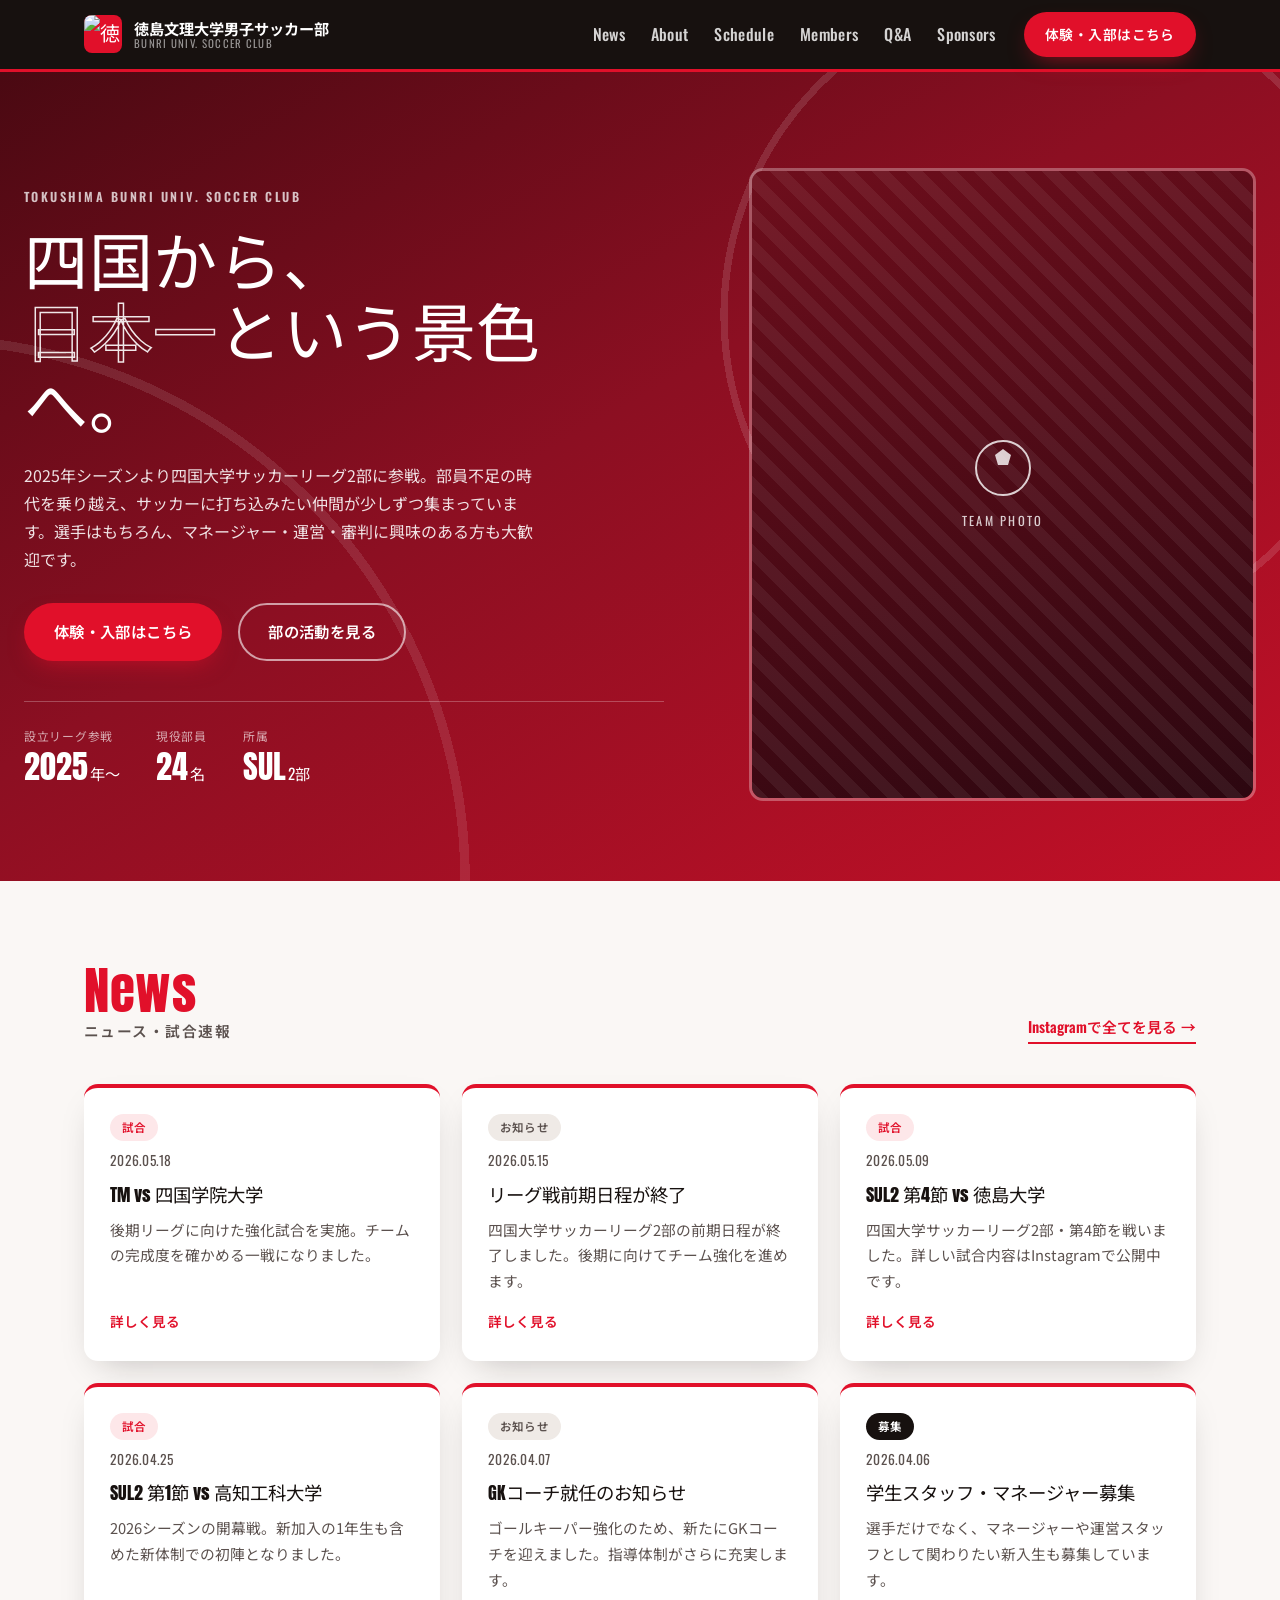
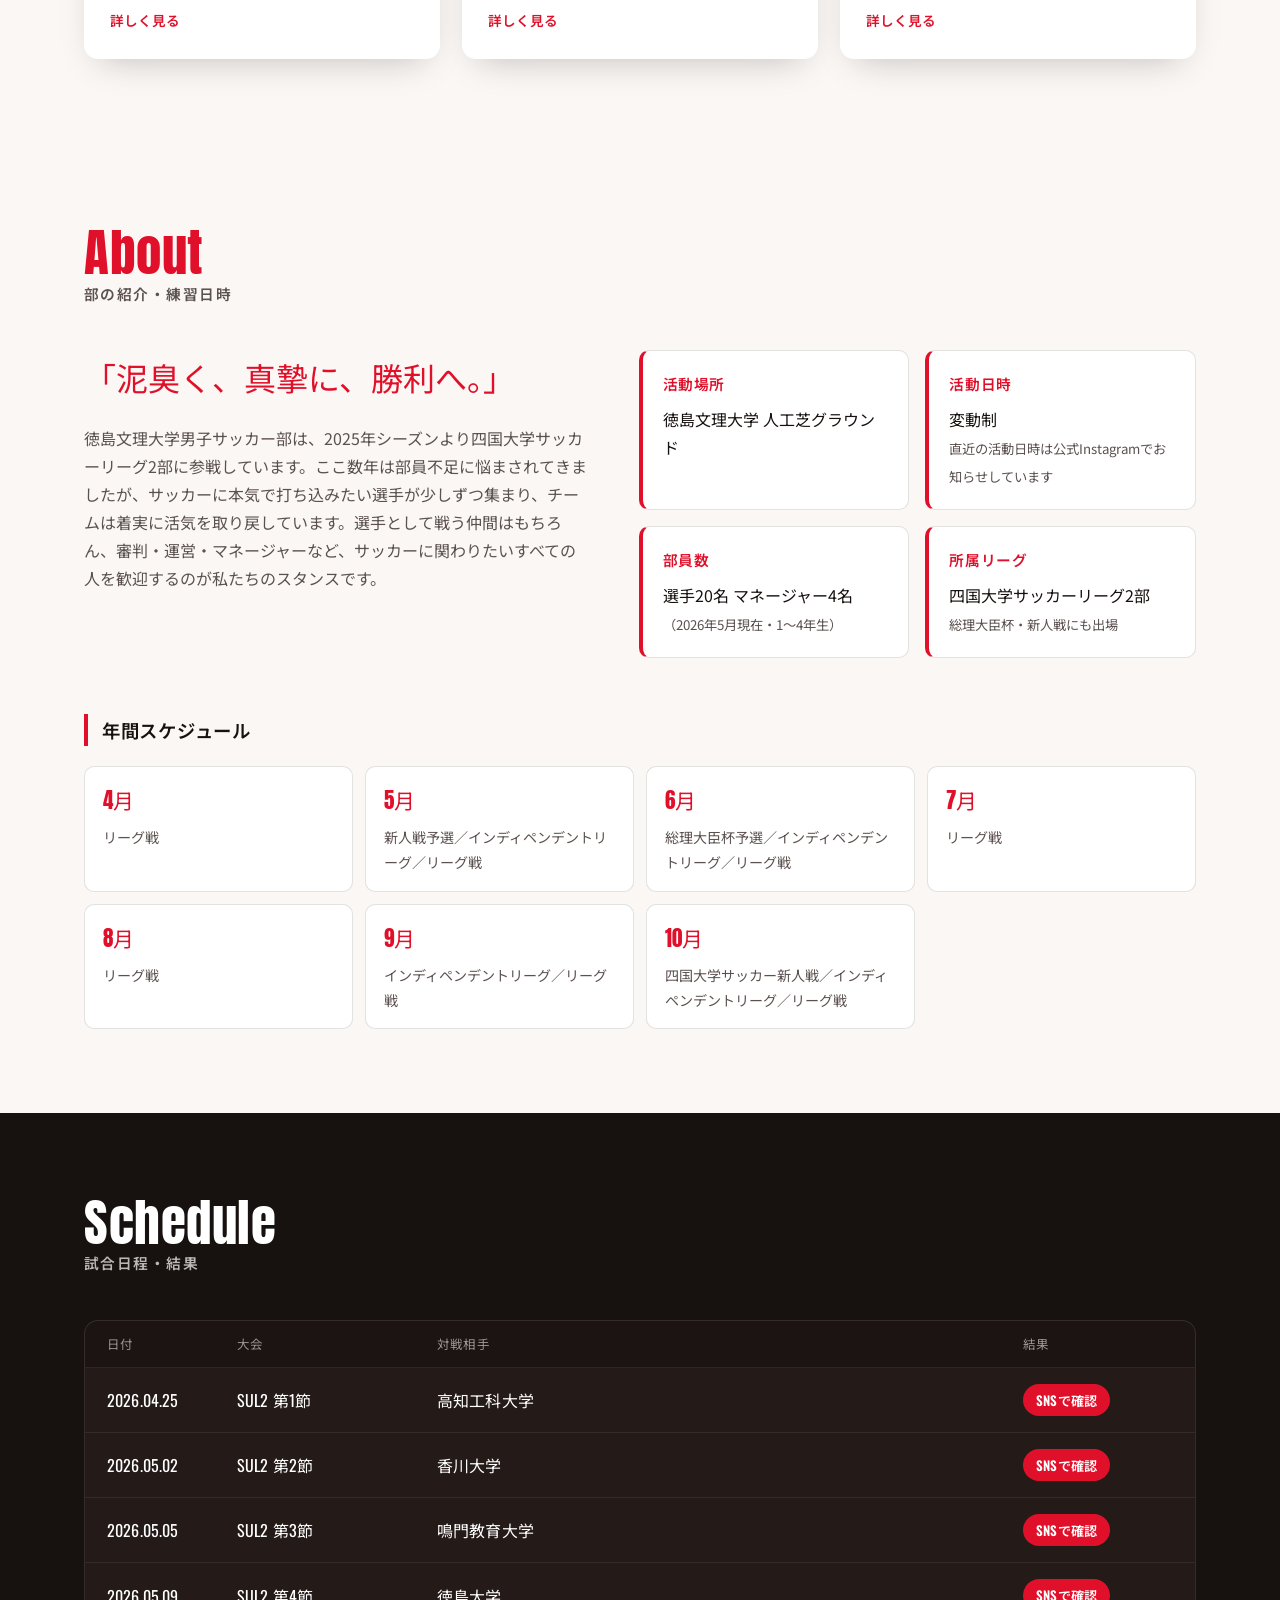
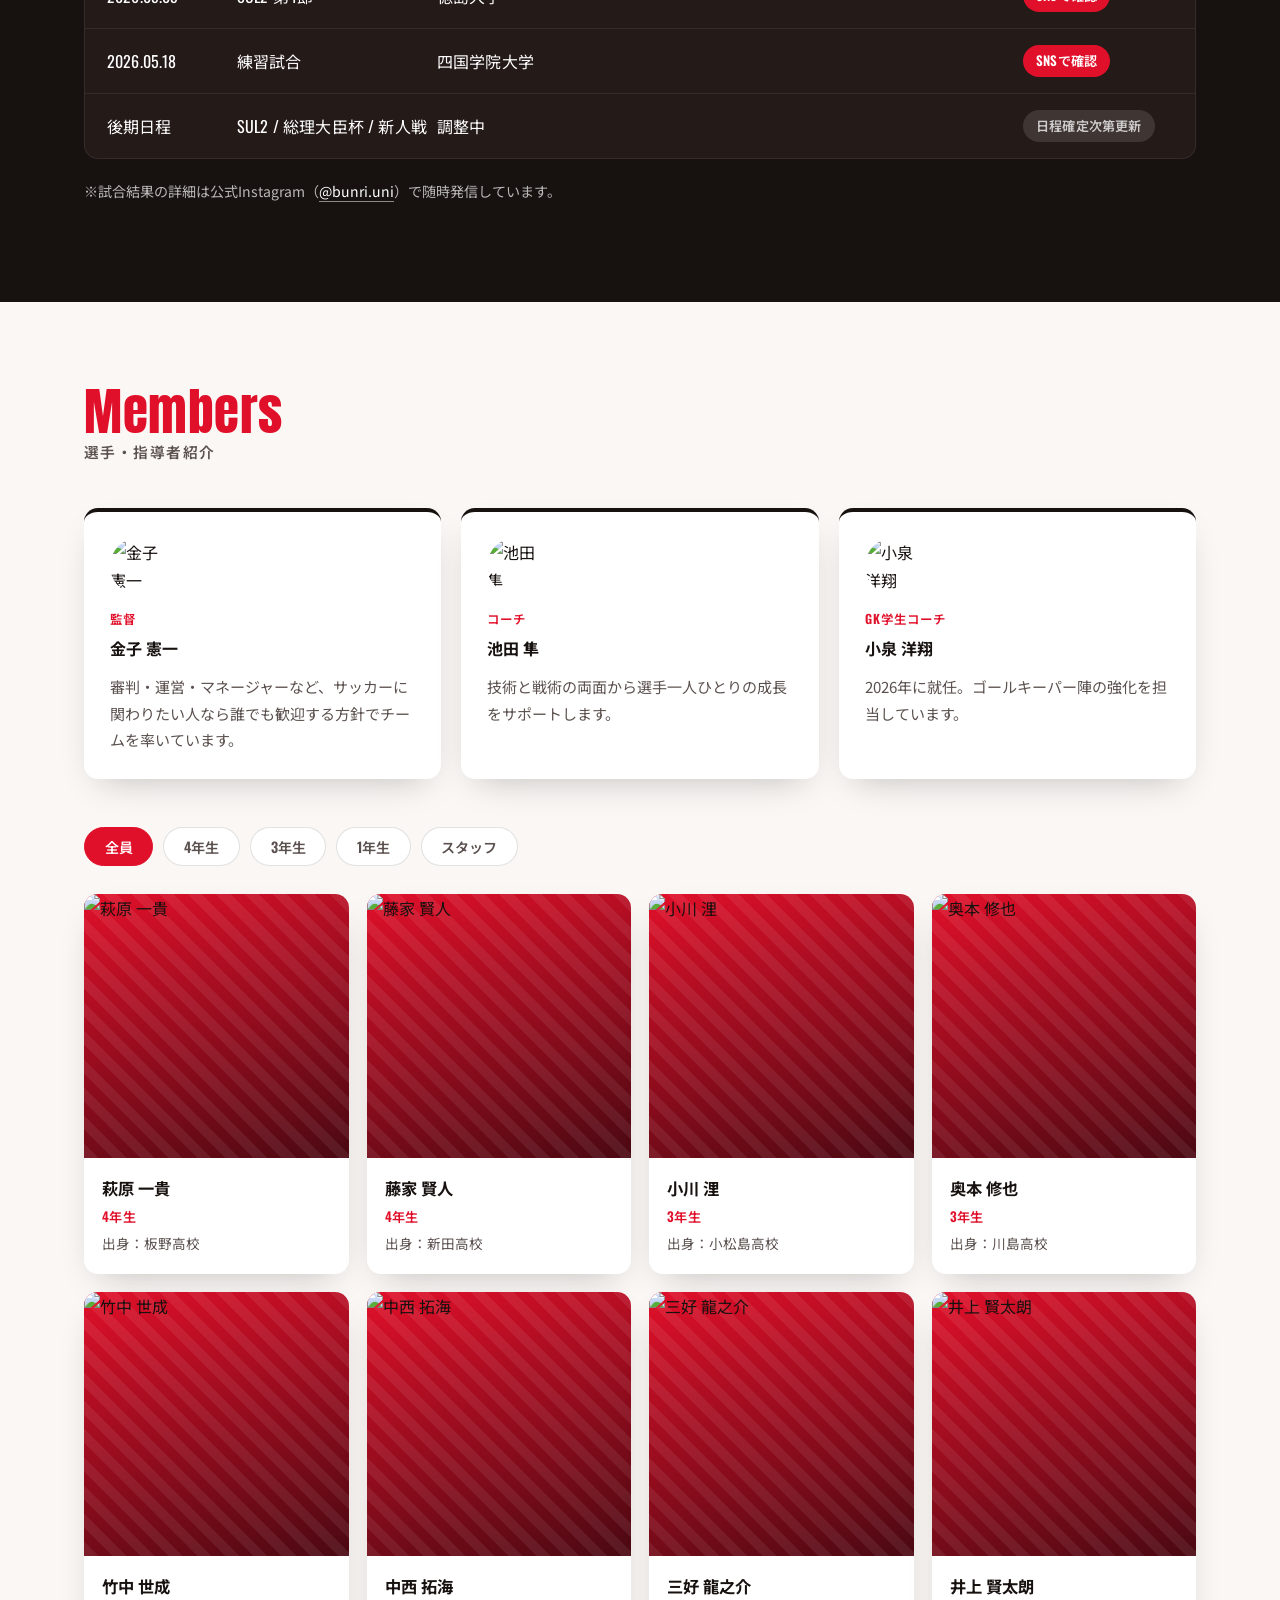
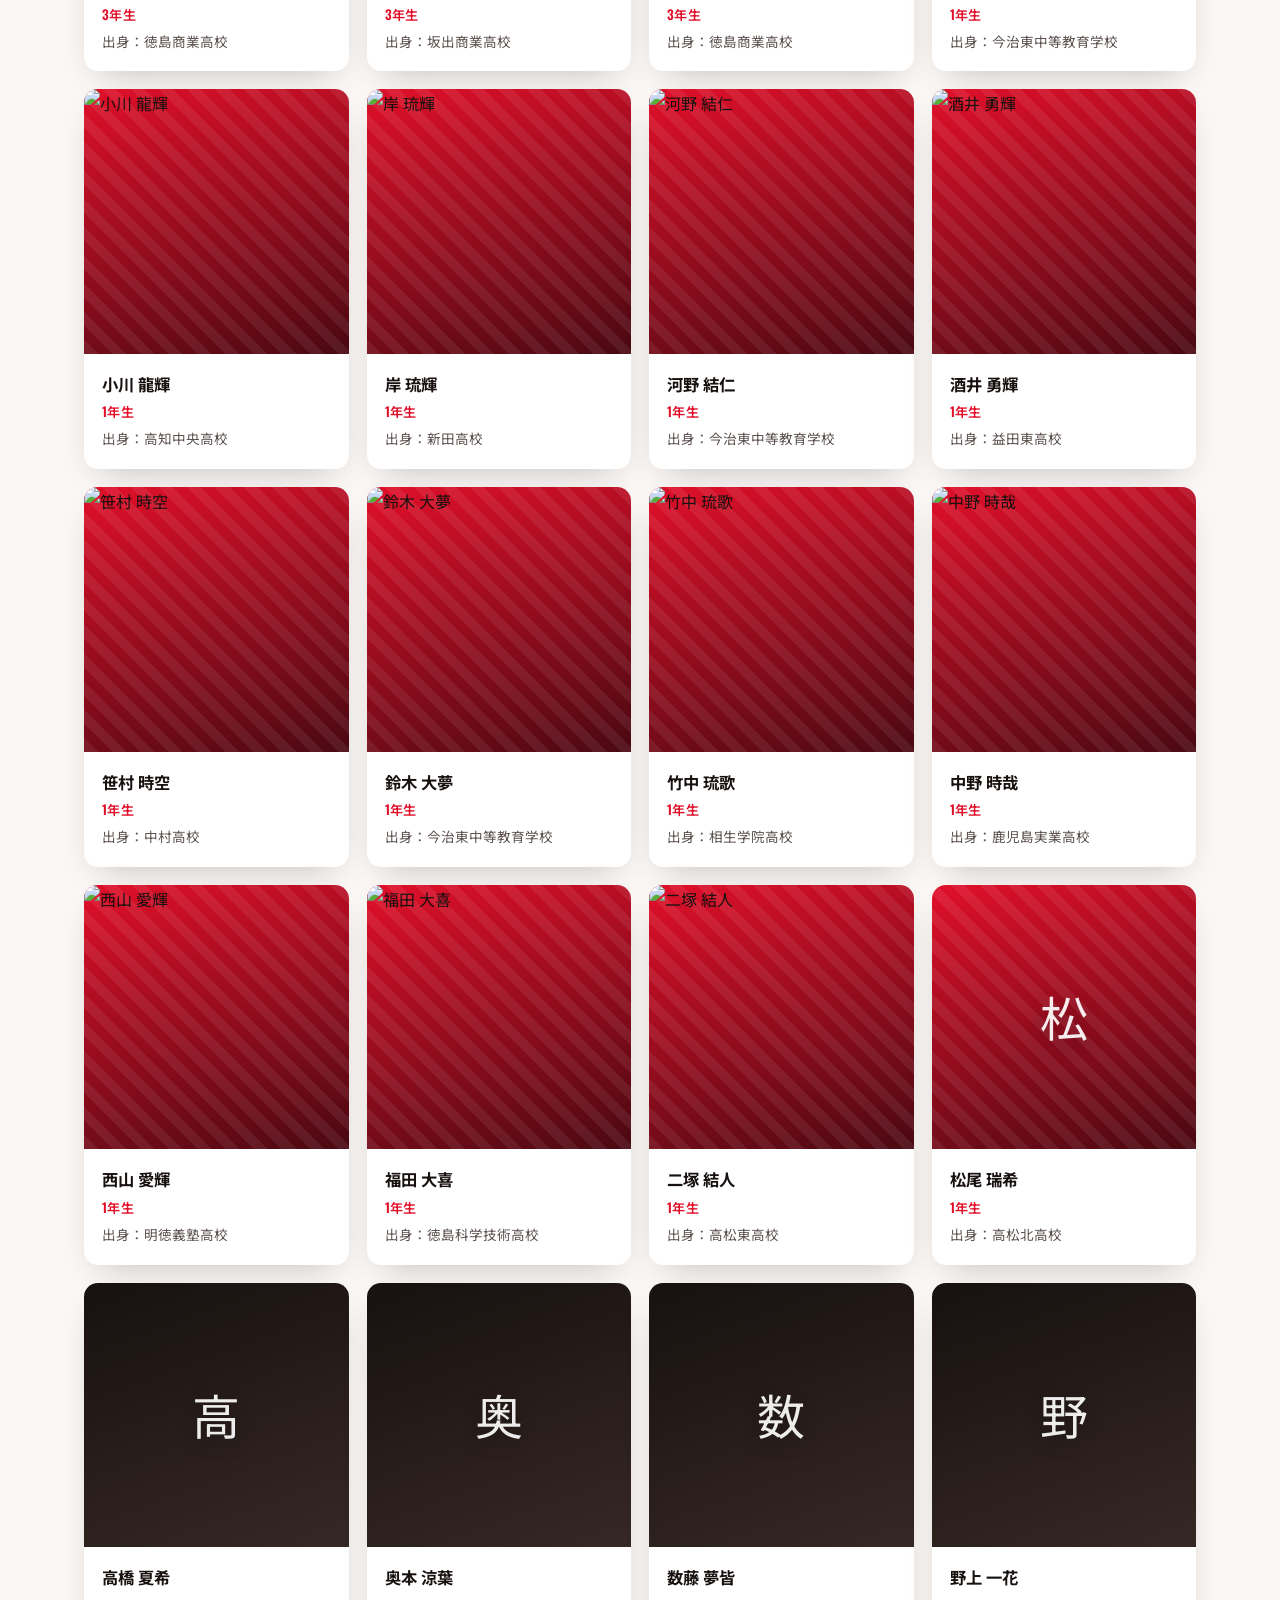
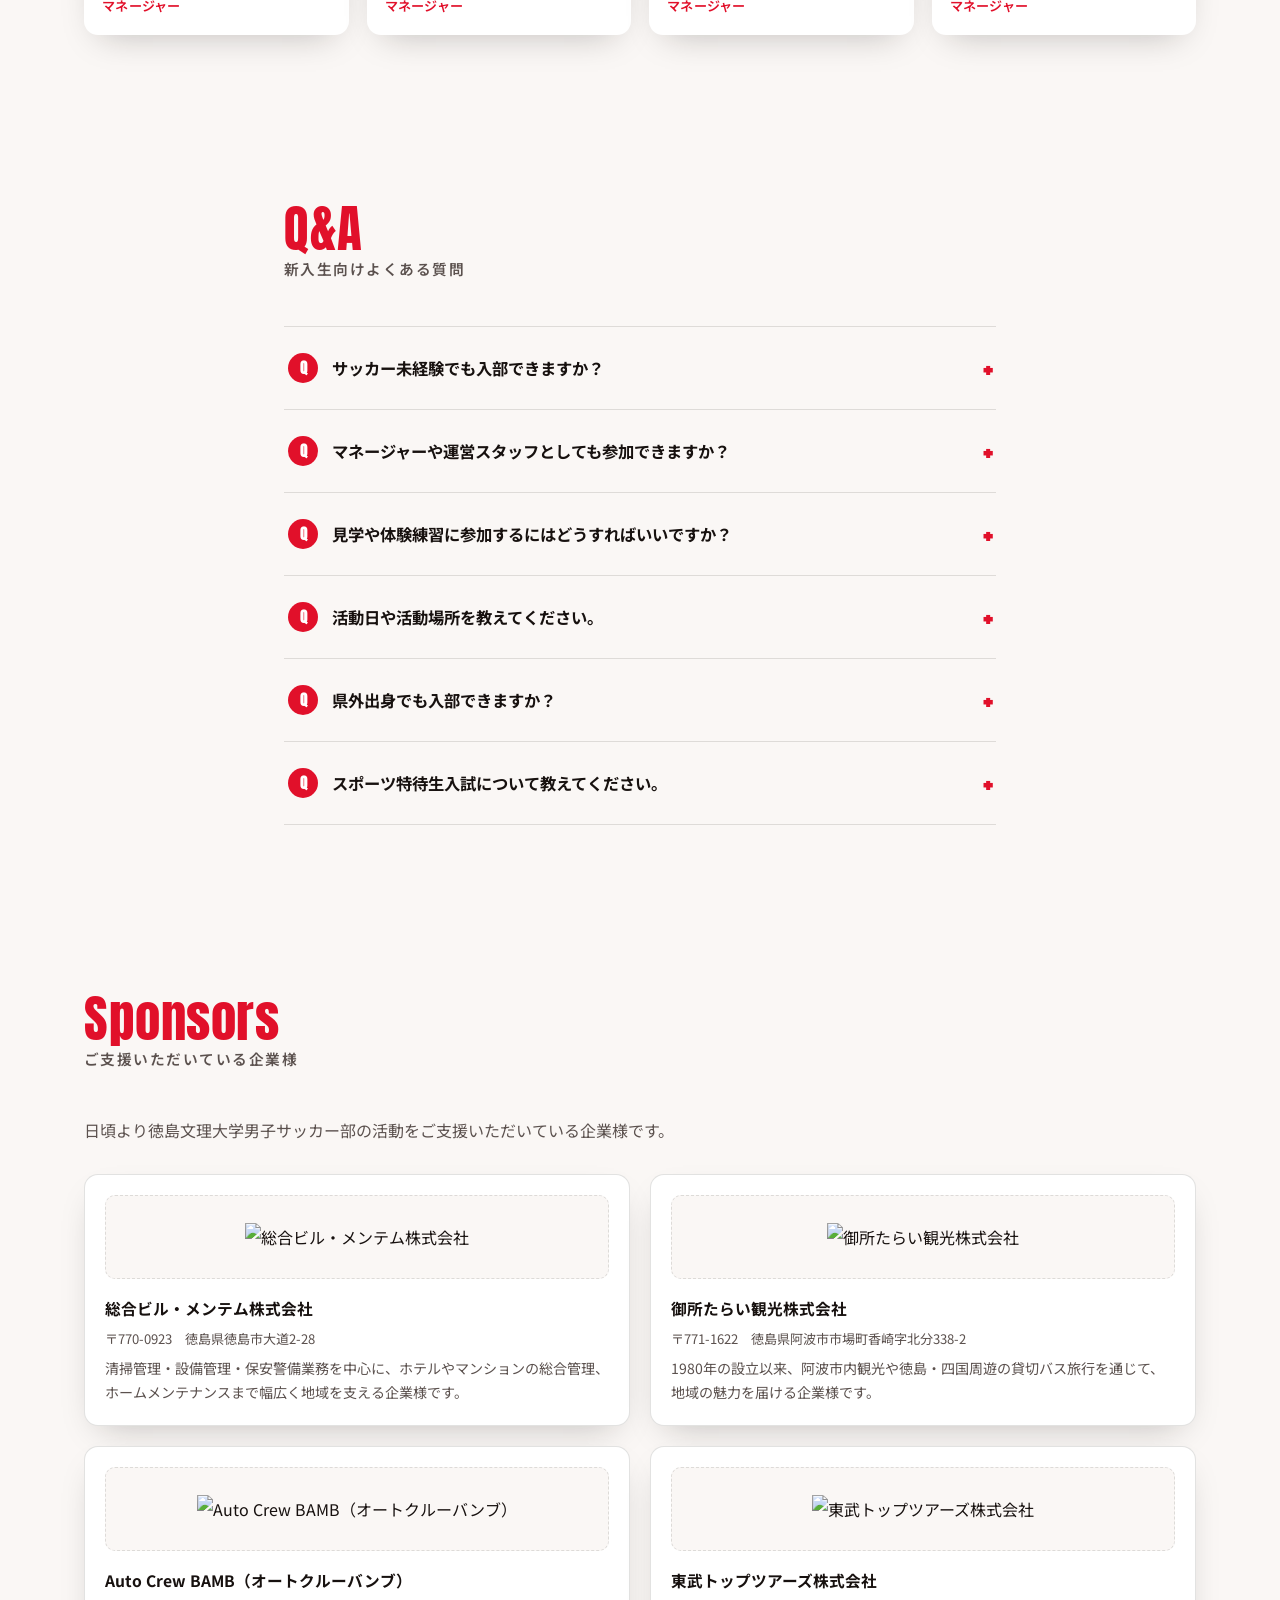
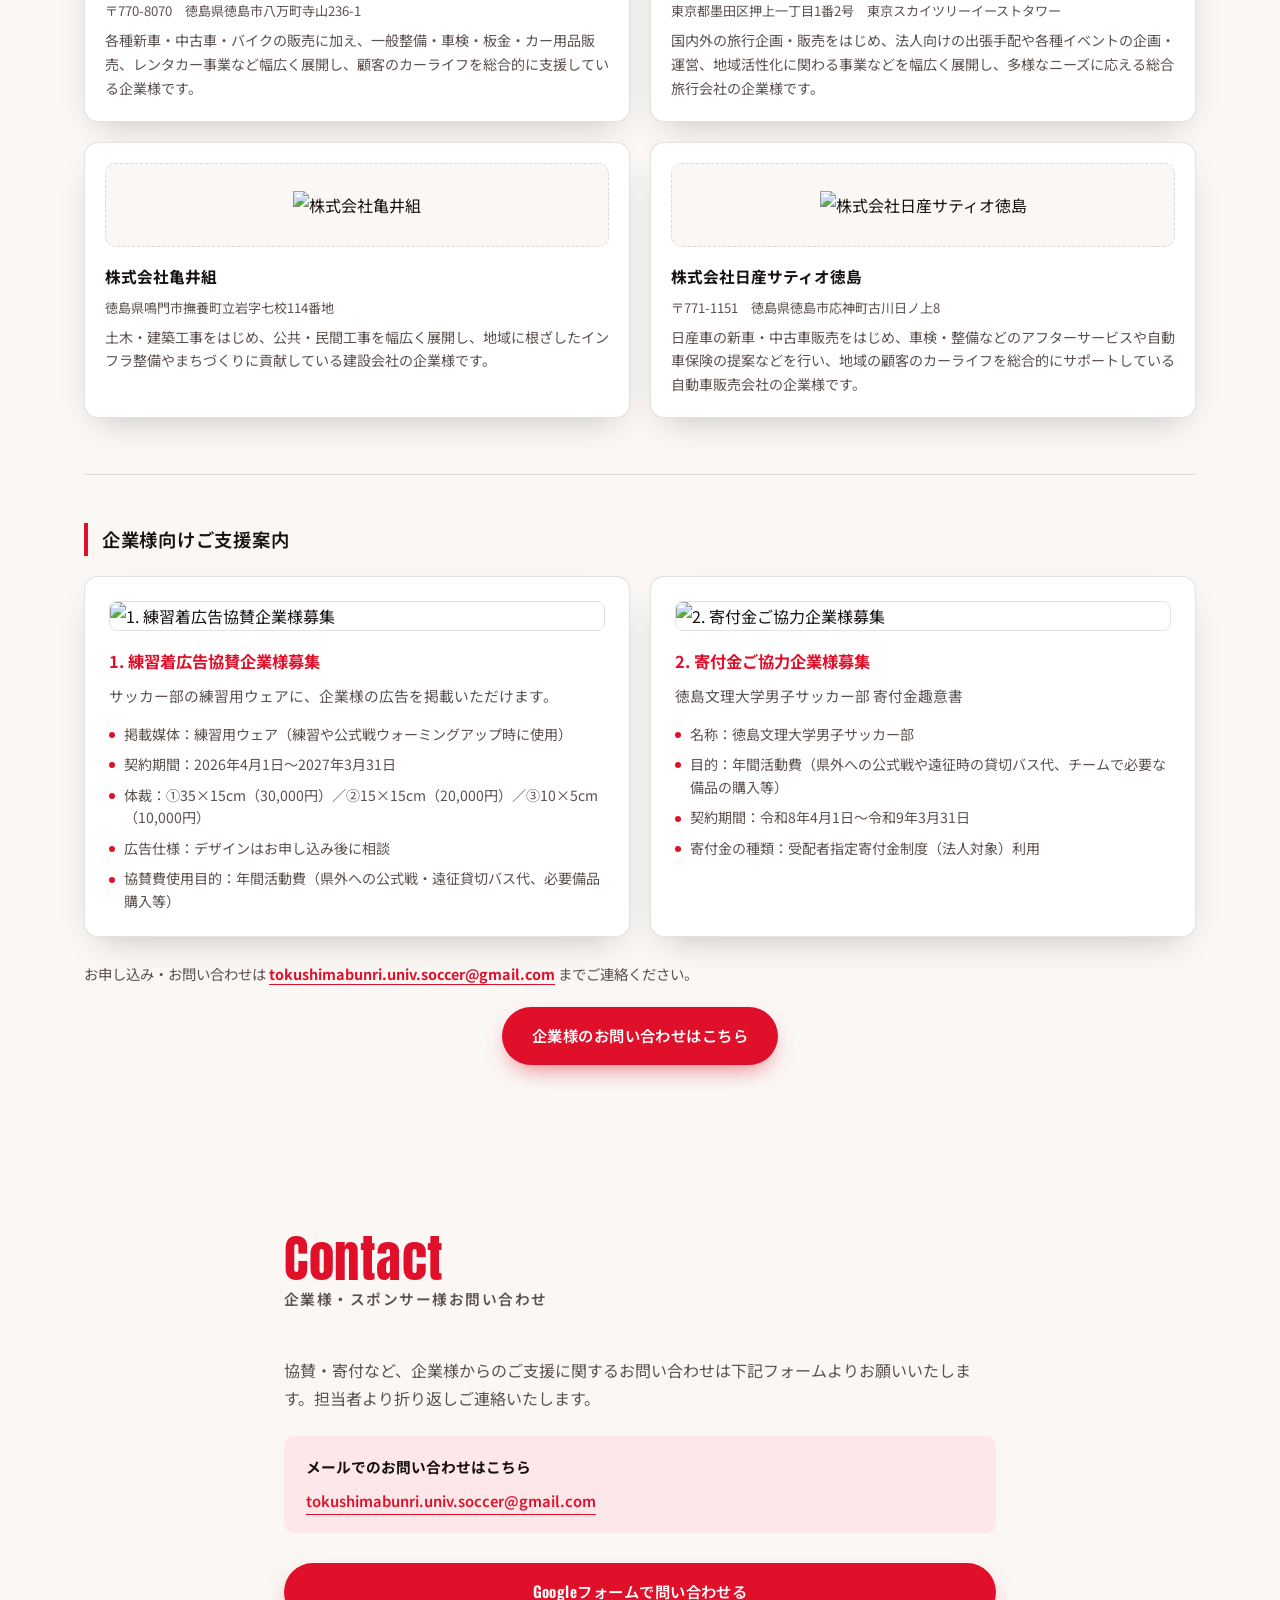
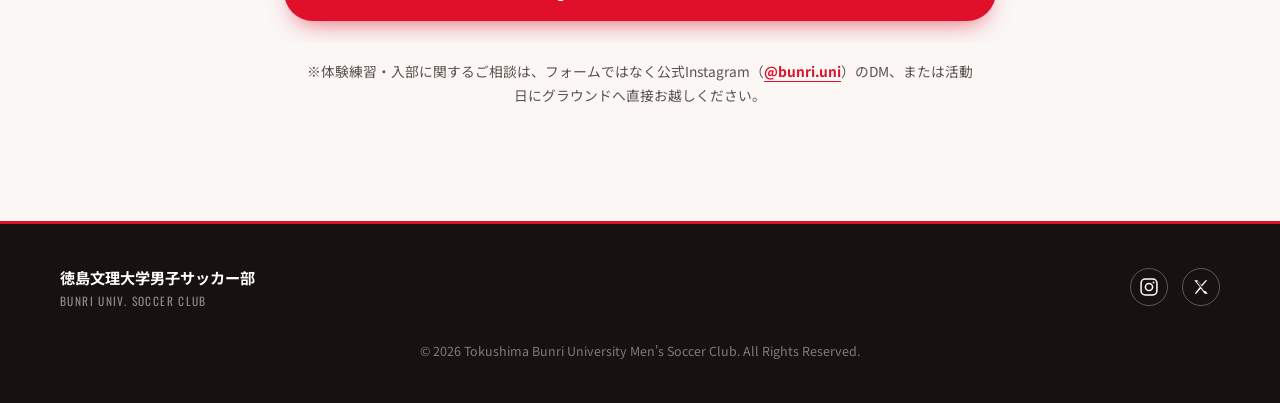
==== index.html @ 1fb93b89 "Add files via upload" ====
<!DOCTYPE html>
<html lang="ja">
<head>
<meta charset="UTF-8">
<meta name="viewport" content="width=device-width, initial-scale=1.0">
<title>徳島文理大学男子サッカー部 | 公式サイト（リニューアル版）</title>
<meta name="description" content="徳島文理大学男子サッカー部の公式サイト。2025年より四国大学サッカーリーグ2部に参戦。ニュース、試合日程、選手・スタッフ紹介はこちらから。">
<link rel="preconnect" href="https://fonts.googleapis.com">
<link rel="preconnect" href="https://fonts.gstatic.com" crossorigin>
<link href="https://fonts.googleapis.com/css2?family=Anton&family=Noto+Sans+JP:wght@400;500;700;900&family=Oswald:wght@400;500;600;700&display=swap" rel="stylesheet">
<link rel="stylesheet" href="styles.css">
</head>
<body>

<a class="skip-link" href="#main">本文へスキップ</a>

<!-- ===== HEADER =====
     クラブ名・SNSリンクなどは data.js の siteData から自動反映されます -->
<header class="site-header" id="top">
  <div class="header-inner">
    <a href="#top" class="logo" aria-label="徳島文理大学男子サッカー部 トップへ">
      <span class="logo-mark js-logo-initial" aria-hidden="true">B</span>
      <span class="logo-text">
        <span class="logo-jp js-club-name-jp">徳島文理大学男子サッカー部</span>
        <span class="logo-en js-club-name-en">BUNRI UNIV. SOCCER CLUB</span>
      </span>
    </a>

    <button class="nav-toggle" id="navToggle" aria-expanded="false" aria-controls="primaryNav" aria-label="メニューを開く">
      <span></span><span></span><span></span>
    </button>

    <nav class="primary-nav" id="primaryNav">
      <ul>
        <li><a href="#news" class="nav-link">News</a></li>
        <li><a href="#about" class="nav-link">About</a></li>
        <li><a href="#schedule" class="nav-link">Schedule</a></li>
        <li><a href="#members" class="nav-link">Members</a></li>
        <li><a href="#faq" class="nav-link">Q&amp;A</a></li>
        <li><a href="#sponsors" class="nav-link">Sponsors</a></li>
      </ul>
      <a href="#" target="_blank" rel="noopener" class="btn btn-cta nav-cta js-instagram-link">体験・入部はこちら</a>
    </nav>
  </div>
</header>

<main id="main">

  <!-- ===== HERO =====
       見出し・写真・数字は data.js の heroData から自動反映されます -->
  <section class="hero" aria-label="トップビジュアル">
    <div class="hero-arc" aria-hidden="true"></div>
    <div class="hero-inner">
      <p class="eyebrow" id="heroEyebrow"></p>
      <h1 class="hero-copy" id="heroHeadline"></h1>
      <p class="hero-sub" id="heroSub"></p>
      <div class="hero-actions">
        <a href="#" target="_blank" rel="noopener" class="btn btn-cta js-instagram-link" id="heroCta">体験・入部はこちら</a>
        <a href="#about" class="btn btn-ghost">部の活動を見る</a>
      </div>
      <dl class="hero-stats" id="heroStats">
        <!-- data.js の heroData.stats がここに自動で表示されます -->
      </dl>
    </div>
    <!-- heroData.photo に画像パスがあれば、ここに自動で写真が表示されます。
         無ければ下のダミー表示のままになります。 -->
    <div class="hero-photo" id="heroPhoto">
      <div class="photo-placeholder">
        <svg viewBox="0 0 64 64" width="64" height="64" aria-hidden="true">
          <circle cx="32" cy="32" r="27" fill="none" stroke="currentColor" stroke-width="2"/>
          <path d="M32 13 L40 19 L37 29 L27 29 L24 19 Z" fill="currentColor"/>
        </svg>
        <span>TEAM PHOTO</span>
      </div>
    </div>
  </section>

  <!-- ===== NEWS =====
       中身は data.js の newsData を JavaScript で自動的に流し込みます。 -->
  <section class="section news-section" id="news">
    <div class="section-inner">
      <div class="section-head">
        <h2 class="section-title"><span class="section-title-en">News</span><span class="section-title-jp">ニュース・試合速報</span></h2>
        <a href="#" target="_blank" rel="noopener" class="section-link js-instagram-link">Instagramで全てを見る →</a>
      </div>

      <div class="news-grid" id="newsGrid">
        <!-- data.js の newsData がここに自動で表示されます -->
      </div>
    </div>
  </section>

  <!-- ===== ABOUT & SCHEDULE =====
       中身は data.js の aboutData を JavaScript で自動的に流し込みます。 -->
  <section class="section about-section" id="about">
    <div class="section-inner">
      <h2 class="section-title"><span class="section-title-en">About</span><span class="section-title-jp">部の紹介・練習日時</span></h2>

      <div class="about-grid">
        <div class="about-lead">
          <p class="about-slogan" id="aboutSlogan"></p>
          <p class="about-text" id="aboutText"></p>
        </div>

        <dl class="about-facts" id="aboutFacts">
          <!-- data.js の aboutData.facts がここに自動で表示されます -->
        </dl>
      </div>

      <div class="year-schedule">
        <h3 class="sub-title">年間スケジュール</h3>
        <div class="year-schedule-grid" id="yearScheduleGrid">
          <!-- data.js の aboutData.yearSchedule がここに自動で表示されます -->
        </div>
      </div>
    </div>
  </section>

  <!-- ===== SCHEDULE / RESULTS =====
       中身は data.js の scheduleData を JavaScript で自動的に流し込みます。 -->
  <section class="section results-section" id="schedule">
    <div class="section-inner">
      <h2 class="section-title section-title--light"><span class="section-title-en">Schedule</span><span class="section-title-jp">試合日程・結果</span></h2>

      <div class="scoreboard" role="table" aria-label="2026シーズン 四国大学サッカーリーグ2部の試合日程">
        <div class="scoreboard-row scoreboard-head" role="row">
          <span role="columnheader">日付</span>
          <span role="columnheader">大会</span>
          <span role="columnheader">対戦相手</span>
          <span role="columnheader">結果</span>
        </div>
        <div id="scheduleBody">
          <!-- data.js の scheduleData がここに自動で表示されます -->
        </div>
      </div>
      <p class="results-note">
        ※試合結果の詳細は公式Instagram（<a href="#" target="_blank" rel="noopener" class="js-instagram-link"><span class="js-instagram-handle">@bunri.uni</span></a>）で随時発信しています。
      </p>
    </div>
  </section>

  <!-- ===== MEMBERS =====
       監督・コーチのコメントは data.js の staffData、
       選手カードは data.js の playersData を JavaScript で自動的に流し込みます。 -->
  <section class="section members-section" id="members">
    <div class="section-inner">
      <h2 class="section-title"><span class="section-title-en">Members</span><span class="section-title-jp">選手・指導者紹介</span></h2>

      <div class="staff-comments" id="staffComments">
        <!-- data.js の staffData がここに自動で表示されます -->
      </div>

      <div class="filter-bar" role="group" aria-label="選手フィルター">
        <button class="filter-btn is-active" data-filter="all">全員</button>
        <button class="filter-btn" data-filter="4年">4年生</button>
        <button class="filter-btn" data-filter="3年">3年生</button>
        <button class="filter-btn" data-filter="1年">1年生</button>
        <button class="filter-btn" data-filter="スタッフ">スタッフ</button>
      </div>

      <div class="player-grid" id="playerGrid">
        <!-- data.js の playersData がここに自動で表示されます -->
      </div>
      <p class="filter-empty" id="filterEmpty" hidden>該当する部員がいません。</p>
    </div>
  </section>

  <!-- ===== FAQ =====
       質問・回答は data.js の faqData を JavaScript で自動的に流し込みます。 -->
  <section class="section faq-section" id="faq">
    <div class="section-inner section-inner--narrow">
      <h2 class="section-title"><span class="section-title-en">Q&amp;A</span><span class="section-title-jp">新入生向けよくある質問</span></h2>

      <div class="accordion" id="faqAccordion">
        <!-- data.js の faqData がここに自動で表示されます -->
      </div>
    </div>
  </section>

  <!-- ===== SPONSORS =====
       企業紹介は data.js の sponsorsData、支援案内は supportData から
       JavaScript で自動的に流し込みます。 -->
  <section class="section sponsors-section" id="sponsors">
    <div class="section-inner">
      <h2 class="section-title"><span class="section-title-en">Sponsors</span><span class="section-title-jp">ご支援いただいている企業様</span></h2>
      <p class="sponsors-lead">日頃より徳島文理大学男子サッカー部の活動をご支援いただいている企業様です。</p>

      <ul class="sponsor-grid" id="sponsorGrid">
        <!-- data.js の sponsorsData がここに自動で表示されます -->
      </ul>

      <div class="sponsor-support">
        <h3 class="sub-title">企業様向けご支援案内</h3>
        <div class="support-grid" id="supportGrid">
          <!-- data.js の supportData がここに自動で表示されます -->
        </div>
        <p class="support-contact">
          お申し込み・お問い合わせは
          <a href="#" class="js-sponsor-email">tokushimabunri.univ.soccer@gmail.com</a>
          までご連絡ください。
        </p>
        <a href="#contact" class="btn btn-cta support-cta">企業様のお問い合わせはこちら</a>
      </div>
    </div>
  </section>

  <!-- ===== CONTACT =====
       企業様・スポンサー様専用のお問い合わせフォームです。
       体験練習・入部のご相談は、公式Instagramへ直接ご連絡いただく形にしています。 -->
  <section class="section contact-section" id="contact">
    <div class="section-inner section-inner--narrow">
      <h2 class="section-title"><span class="section-title-en">Contact</span><span class="section-title-jp">企業様・スポンサー様お問い合わせ</span></h2>
      <p class="contact-lead">協賛・寄付など、企業様からのご支援に関するお問い合わせは下記フォームよりお願いいたします。担当者より折り返しご連絡いたします。</p>

      <div class="contact-alt">
        <p><strong>メールでのお問い合わせはこちら</strong></p>
        <div class="contact-alt-links">
          <a href="#" class="js-sponsor-email">tokushimabunri.univ.soccer@gmail.com</a>
        </div>
      </div>

      <a href="#" id="gformButton" target="_blank" rel="noopener" class="btn btn-cta gform-button">Googleフォームで問い合わせる</a>

      <p class="contact-note">※体験練習・入部に関するご相談は、フォームではなく公式Instagram（<a href="#" target="_blank" rel="noopener" class="js-instagram-link"><span class="js-instagram-handle">@bunri.uni</span></a>）のDM、または活動日にグラウンドへ直接お越しください。</p>
    </div>
  </section>

</main>

<!-- ===== FOOTER =====
     クラブ名・SNSリンク・著作権表記は data.js の siteData から自動反映されます -->
<footer class="site-footer">
  <div class="footer-inner">
    <div class="footer-brand">
      <span class="logo-jp js-club-name-jp">徳島文理大学男子サッカー部</span>
      <span class="logo-en js-club-name-en">BUNRI UNIV. SOCCER CLUB</span>
    </div>

    <ul class="footer-social">
      <li><a href="#" target="_blank" rel="noopener" aria-label="Instagram" class="js-instagram-link">
        <svg viewBox="0 0 24 24" width="20" height="20"><rect x="2.5" y="2.5" width="19" height="19" rx="5" fill="none" stroke="currentColor" stroke-width="1.8"/><circle cx="12" cy="12" r="4.3" fill="none" stroke="currentColor" stroke-width="1.8"/><circle cx="17.4" cy="6.6" r="1.1" fill="currentColor"/></svg>
      </a></li>
      <li><a href="#" target="_blank" rel="noopener" aria-label="X (Twitter)" class="js-x-link">
        <svg viewBox="0 0 24 24" width="18" height="18"><path fill="currentColor" d="M3 3l7.5 9.1L3.4 21h2.3l6-6.9L16.9 21H21l-7.9-9.6L20.4 3h-2.3l-5.6 6.4L7.1 3H3zm3.1 1.6h2l9.9 12.8h-2L6.1 4.6z"/></svg>
      </a></li>
    </ul>

    <p class="footer-copy" id="footerCopy">&copy; 2026 Tokushima Bunri University Men's Soccer Club. All Rights Reserved.</p>
  </div>
</footer>

<script src="data.js"></script>
<script src="script.js"></script>
</body>
</html>
---- styles.css ----
/* =========================================================
   徳島文理大学男子サッカー部 - Design tokens
========================================================= */
:root{
  --red:        #E1102A;
  --red-deep:   #8C0F22;
  --red-dark:   #4A0912;
  --ink:        #17110F;
  --ink-soft:   #5B514E;
  --paper:      #FAF7F5;
  --white:      #FFFFFF;
  --line:       rgba(23,17,15,.12);

  --font-display: "Anton", "Oswald", "Noto Sans JP", sans-serif;
  --font-label: "Oswald", "Noto Sans JP", sans-serif;
  --font-body: "Noto Sans JP", sans-serif;

  --max-width: 1160px;
  --radius: 14px;
  --shadow-card: 0 14px 34px -16px rgba(23,17,15,.28);
}

*, *::before, *::after{ box-sizing: border-box; }
html{ scroll-behavior: smooth; }
@media (prefers-reduced-motion: reduce){
  html{ scroll-behavior: auto; }
  *{ animation-duration: .001ms !important; animation-iteration-count: 1 !important; transition-duration: .001ms !important; }
}

body{
  margin: 0;
  font-family: var(--font-body);
  color: var(--ink);
  background: var(--paper);
  line-height: 1.75;
  -webkit-font-smoothing: antialiased;
}

h1, h2, h3{ font-family: var(--font-display); margin: 0; font-weight: 400; }

a{ color: inherit; text-decoration: none; }
ul{ list-style: none; margin: 0; padding: 0; }
img{ max-width: 100%; display: block; }
button{ font-family: inherit; cursor: pointer; }
input, textarea, select{ font-family: inherit; font-size: 1rem; }

.skip-link{
  position: absolute; left: -999px; top: 0;
  background: var(--red); color: var(--white); padding: .6em 1em; z-index: 200;
}
.skip-link:focus{ left: 0; }

:focus-visible{
  outline: 3px solid var(--red);
  outline-offset: 2px;
}

.section-inner{
  max-width: var(--max-width);
  margin: 0 auto;
  padding: 0 24px;
}
.section-inner--narrow{ max-width: 760px; }

.section{ padding: 84px 0; }

.section-head{
  display: flex;
  align-items: flex-end;
  justify-content: space-between;
  gap: 20px;
  margin-bottom: 40px;
  flex-wrap: wrap;
}
.section-link{
  font-family: var(--font-label);
  font-weight: 600;
  font-size: .92rem;
  color: var(--red);
  border-bottom: 2px solid var(--red);
  padding-bottom: 2px;
  white-space: nowrap;
}

.section-title{
  display: flex;
  flex-direction: column;
  gap: 2px;
  margin-bottom: 44px;
}
.section-head .section-title{ margin-bottom: 0; }
.section-title-en{
  font-family: var(--font-display);
  font-size: clamp(2.3rem, 5.6vw, 3.2rem);
  letter-spacing: .01em;
  color: var(--red);
  line-height: 1;
}
.section-title-jp{
  font-family: var(--font-label);
  font-size: .92rem;
  font-weight: 600;
  letter-spacing: .1em;
  color: var(--ink-soft);
}
.section-title--light .section-title-en{ color: var(--white); }
.section-title--light .section-title-jp{ color: rgba(255,255,255,.7); }

.sub-title{
  font-family: var(--font-label);
  font-size: 1.15rem;
  font-weight: 600;
  letter-spacing: .04em;
  color: var(--ink);
  margin: 0 0 20px;
  padding-left: 14px;
  border-left: 4px solid var(--red);
}

.btn{
  display: inline-flex;
  align-items: center;
  justify-content: center;
  gap: .4em;
  padding: .9em 1.8em;
  border-radius: 999px;
  font-family: var(--font-label);
  font-weight: 600;
  font-size: .96rem;
  letter-spacing: .03em;
  border: 2px solid transparent;
  transition: transform .15s ease, box-shadow .15s ease, background-color .15s ease, color .15s ease;
  white-space: nowrap;
}
.btn-cta{
  background: var(--red);
  color: var(--white);
  box-shadow: 0 10px 24px -10px rgba(225,16,42,.7);
}
.btn-cta:hover{ transform: translateY(-2px); box-shadow: 0 14px 28px -10px rgba(225,16,42,.85); }
.btn-ghost{
  border-color: rgba(255,255,255,.6);
  color: var(--white);
}
.btn-ghost:hover{ background: rgba(255,255,255,.12); }

/* =========================================================
   HEADER
========================================================= */
.site-header{
  position: sticky;
  top: 0;
  z-index: 100;
  background: var(--ink);
  border-bottom: 3px solid var(--red);
}
.header-inner{
  max-width: var(--max-width);
  margin: 0 auto;
  padding: 12px 24px;
  display: flex;
  align-items: center;
  justify-content: space-between;
  gap: 16px;
}
.logo{
  display: flex;
  align-items: center;
  gap: 12px;
  color: var(--white);
}
.logo-mark{
  display: flex;
  align-items: center;
  justify-content: center;
  width: 38px;
  height: 38px;
  background: var(--red);
  color: var(--white);
  font-family: var(--font-display);
  font-size: 1.25rem;
  border-radius: 8px;
  flex-shrink: 0;
  overflow: hidden;
}
.logo-mark-img{
  width: 100%;
  height: 100%;
  object-fit: cover;
  display: block;
}
.logo-text{ display: flex; flex-direction: column; line-height: 1.2; }
.logo-jp{ font-weight: 700; font-size: .95rem; }
.logo-en{
  font-family: var(--font-label);
  font-size: .68rem;
  letter-spacing: .12em;
  color: rgba(255,255,255,.55);
}

.nav-toggle{
  display: none;
  flex-direction: column;
  justify-content: center;
  gap: 5px;
  width: 40px;
  height: 40px;
  background: transparent;
  border: none;
  padding: 0;
}
.nav-toggle span{
  display: block;
  height: 2px;
  background: var(--white);
  border-radius: 2px;
}

.primary-nav{
  display: flex;
  align-items: center;
  gap: 26px;
}
.primary-nav ul{
  display: flex;
  gap: 22px;
}
.nav-link{
  font-family: var(--font-label);
  font-weight: 500;
  font-size: 1rem;
  letter-spacing: .02em;
  color: rgba(255,255,255,.82);
  padding: 6px 2px;
  border-bottom: 2px solid transparent;
  transition: border-color .15s ease, color .15s ease;
}
.nav-link:hover{ color: var(--red); border-color: var(--red); }
.nav-cta{ padding: .6em 1.4em; font-size: .86rem; }

@media (max-width: 900px){
  .nav-toggle{ display: flex; }
  .primary-nav{
    position: fixed;
    inset: 65px 0 auto 0;
    background: var(--ink);
    flex-direction: column;
    align-items: stretch;
    padding: 20px 24px 28px;
    gap: 20px;
    border-bottom: 3px solid var(--red);
    transform: translateY(-120%);
    opacity: 0;
    transition: transform .25s ease, opacity .25s ease;
  }
  .primary-nav.is-open{ transform: translateY(0); opacity: 1; }
  .primary-nav ul{ flex-direction: column; gap: 4px; }
  .nav-link{ display: block; padding: 12px 4px; border-bottom: 1px solid rgba(255,255,255,.12); }
  .nav-cta{ text-align: center; margin-top: 4px; }
}

/* =========================================================
   HERO
========================================================= */
.hero{
  position: relative;
  overflow: hidden;
  background: linear-gradient(150deg, var(--red-dark) 0%, var(--red-deep) 45%, var(--red) 130%);
  color: var(--white);
  padding: 96px 24px 80px;
  display: grid;
  grid-template-columns: 1.15fr .85fr;
  align-items: center;
  gap: 40px;
  max-width: none;
}
.hero-arc{
  position: absolute;
  inset: 0;
  pointer-events: none;
  background-image:
    radial-gradient(circle at 82% 30%, transparent 0 27%, rgba(255,255,255,.12) 27% 27.6%, transparent 27.6%),
    radial-gradient(circle at -6% 100%, transparent 0 34%, rgba(255,255,255,.1) 34% 34.6%, transparent 34.6%);
}
.hero-inner{ position: relative; z-index: 2; max-width: 640px; }
.eyebrow{
  font-family: var(--font-label);
  letter-spacing: .2em;
  font-size: .78rem;
  color: rgba(255,255,255,.75);
  margin: 0 0 16px;
  font-weight: 600;
}
.hero-copy{
  font-size: clamp(2.5rem, 5.6vw, 4rem);
  font-weight: 400;
  line-height: 1.12;
  letter-spacing: .01em;
}
.hero-copy-accent{
  -webkit-text-stroke: 1.5px rgba(255,255,255,.9);
  color: transparent;
}
.hero-sub{
  margin: 22px 0 30px;
  font-size: 1rem;
  color: rgba(255,255,255,.88);
  max-width: 520px;
}
.hero-actions{ display: flex; gap: 16px; flex-wrap: wrap; margin-bottom: 40px; }

.hero-stats{
  display: flex;
  gap: 36px;
  margin: 0;
  padding-top: 24px;
  border-top: 1px solid rgba(255,255,255,.25);
  flex-wrap: wrap;
}
.hero-stats dt{
  font-family: var(--font-label);
  font-size: .74rem;
  letter-spacing: .06em;
  color: rgba(255,255,255,.65);
  margin-bottom: 4px;
}
.hero-stats dd{
  margin: 0;
  font-family: var(--font-display);
  font-size: 2rem;
  line-height: 1;
}
.hero-stats dd span{ font-size: .95rem; font-family: var(--font-label); margin-left: 2px; }

.hero-photo{
  position: relative;
  z-index: 2;
  aspect-ratio: 4 / 5;
  border-radius: var(--radius);
  overflow: hidden;
  border: 3px solid rgba(255,255,255,.3);
}
.hero-photo-img{
  position: relative;
  z-index: 2;
  width: 100%;
  height: 100%;
  object-fit: cover;
  display: block;
}
.photo-placeholder{
  width: 100%; height: 100%;
  display: flex; flex-direction: column; align-items: center; justify-content: center;
  gap: 10px;
  background:
    repeating-linear-gradient(45deg, rgba(255,255,255,.06) 0 12px, transparent 12px 24px),
    linear-gradient(160deg, #6e0e1c, #2c0710);
  color: rgba(255,255,255,.8);
}
.photo-placeholder span{
  font-family: var(--font-label);
  letter-spacing: .18em;
  font-size: .78rem;
}

@media (max-width: 900px){
  .hero{ grid-template-columns: 1fr; padding: 68px 20px 56px; }
  .hero-photo{ aspect-ratio: 16/10; order: -1; }
}

/* =========================================================
   NEWS
========================================================= */
.news-grid{
  display: grid;
  grid-template-columns: repeat(3, 1fr);
  gap: 22px;
}
.news-card{
  background: var(--white);
  border-radius: var(--radius);
  padding: 26px;
  box-shadow: var(--shadow-card);
  display: flex;
  flex-direction: column;
  gap: 8px;
  border-top: 4px solid var(--red);
}
.news-tag{
  align-self: flex-start;
  font-family: var(--font-label);
  font-size: .72rem;
  font-weight: 600;
  letter-spacing: .04em;
  padding: .3em 1em;
  border-radius: 999px;
}
.news-tag--match{ background: #FDE7E9; color: var(--red); }
.news-tag--info{ background: #EFEAE6; color: var(--ink-soft); }
.news-tag--recruit{ background: #17110F; color: var(--white); }
.news-date{
  font-family: var(--font-label);
  color: var(--ink-soft);
  font-size: .85rem;
  letter-spacing: .02em;
}
.news-title{ font-size: 1.15rem; margin: 2px 0 2px; line-height: 1.3; }
.news-text{ margin: 0; color: var(--ink-soft); font-size: .92rem; flex-grow: 1; }
.news-more{
  margin-top: 8px;
  font-family: var(--font-label);
  font-size: .85rem;
  font-weight: 600;
  color: var(--red);
  align-self: flex-start;
  border-bottom: 1px solid transparent;
}
.news-more:hover{ border-color: var(--red); }

@media (max-width: 900px){
  .news-grid{ grid-template-columns: repeat(2, 1fr); }
}
@media (max-width: 600px){
  .news-grid{ grid-template-columns: 1fr; }
}

/* =========================================================
   ABOUT
========================================================= */
.about-grid{
  display: grid;
  grid-template-columns: 1fr 1.1fr;
  gap: 48px;
  align-items: start;
  margin-bottom: 56px;
}
.about-slogan{
  font-family: var(--font-display);
  font-size: 2rem;
  color: var(--red);
  margin: 0 0 18px;
}
.about-text{ color: var(--ink-soft); }

.about-facts{
  display: grid;
  grid-template-columns: 1fr 1fr;
  gap: 16px;
  margin: 0;
}
.fact-card{
  background: var(--white);
  border: 1px solid var(--line);
  border-left: 4px solid var(--red);
  border-radius: 10px;
  padding: 20px;
}
.fact-card dt{
  font-family: var(--font-label);
  font-weight: 600;
  color: var(--red);
  letter-spacing: .04em;
  margin-bottom: 8px;
  font-size: .92rem;
}
.fact-card dd{ margin: 0; }
.fact-note{ color: var(--ink-soft); font-size: .83rem; }

.year-schedule-grid{
  display: grid;
  grid-template-columns: repeat(4, 1fr);
  gap: 12px;
}
.ys-card{
  background: var(--white);
  border: 1px solid var(--line);
  border-radius: 10px;
  padding: 16px 18px;
  display: flex;
  flex-direction: column;
  gap: 6px;
}
.ys-month{
  font-family: var(--font-display);
  color: var(--red);
  font-size: 1.3rem;
}
.ys-body{ font-size: .88rem; color: var(--ink-soft); }

@media (max-width: 900px){
  .about-grid{ grid-template-columns: 1fr; }
  .about-facts{ grid-template-columns: 1fr; }
  .year-schedule-grid{ grid-template-columns: repeat(2, 1fr); }
}

/* =========================================================
   SCHEDULE / RESULTS (scoreboard)
========================================================= */
.results-section{ background: var(--ink); color: var(--white); }
.scoreboard{
  background: #241A18;
  border-radius: var(--radius);
  overflow: hidden;
  border: 1px solid rgba(255,255,255,.08);
}
.scoreboard-row{
  display: grid;
  grid-template-columns: 130px 200px 1fr 150px;
  align-items: center;
  padding: 16px 22px;
  border-bottom: 1px solid rgba(255,255,255,.08);
  font-family: var(--font-label);
  letter-spacing: .01em;
}
.scoreboard-row:last-child{ border-bottom: none; }
.scoreboard-head{
  background: rgba(0,0,0,.22);
  font-size: .78rem;
  color: rgba(255,255,255,.55);
  letter-spacing: .1em;
  padding-top: 12px;
  padding-bottom: 12px;
}
.badge{
  display: inline-flex;
  align-items: center;
  justify-content: center;
  font-weight: 600;
  font-size: .82rem;
  padding: .35em 1em;
  border-radius: 999px;
}
.badge-link{ background: var(--red); color: var(--white); transition: transform .15s ease; }
.badge-link:hover{ transform: translateY(-1px); }
.badge-pending{ background: rgba(255,255,255,.12); color: rgba(255,255,255,.75); }

.results-note{
  margin-top: 20px;
  color: rgba(255,255,255,.7);
  font-size: .88rem;
}
.results-note a{ color: var(--white); border-bottom: 1px solid rgba(255,255,255,.5); }

/* data.js から流し込まれる行のラッパー。グリッド構造を崩さないよう
   通常のブロックにはせず display:contents で「透明な入れ物」にする */
#scheduleBody{ display: contents; }

@media (max-width: 760px){
  .scoreboard-head{ display: none; }
  .scoreboard-row{
    grid-template-columns: 1fr 1fr;
    grid-template-areas:
      "date result"
      "opp opp"
      "comp comp";
    row-gap: 6px;
  }
  .scoreboard-row [data-label="日付"]{ grid-area: date; }
  .scoreboard-row [data-label="結果"]{ grid-area: result; justify-self: end; }
  .scoreboard-row [data-label="対戦相手"]{ grid-area: opp; font-size: 1.05rem; font-weight: 600; }
  .scoreboard-row [data-label="大会"]{ grid-area: comp; opacity: .75; }
}

/* =========================================================
   MEMBERS
========================================================= */
.staff-comments{
  display: grid;
  grid-template-columns: repeat(3, 1fr);
  gap: 20px;
  margin: 0 0 48px;
}
.comment-card{
  margin: 0;
  background: var(--white);
  border-radius: var(--radius);
  padding: 26px;
  box-shadow: var(--shadow-card);
  border-top: 4px solid var(--ink);
}
.comment-avatar{
  width: 56px;
  height: 56px;
  border-radius: 50%;
  object-fit: cover;
  display: block;
  margin-bottom: 14px;
}
.comment-role{
  font-family: var(--font-label);
  color: var(--red);
  font-weight: 600;
  letter-spacing: .08em;
  font-size: .78rem;
  margin: 0 0 4px;
}
.comment-name{ font-weight: 700; margin: 0 0 12px; }
.comment-text{ margin: 0; color: var(--ink-soft); font-size: .94rem; }

.filter-bar{
  display: flex;
  gap: 10px;
  flex-wrap: wrap;
  margin-bottom: 28px;
}
.filter-btn{
  font-family: var(--font-label);
  font-weight: 600;
  font-size: .88rem;
  padding: .55em 1.4em;
  border-radius: 999px;
  border: 1.5px solid var(--line);
  background: var(--white);
  color: var(--ink-soft);
  transition: background-color .15s ease, color .15s ease, border-color .15s ease;
}
.filter-btn:hover{ border-color: var(--red); color: var(--red); }
.filter-btn.is-active{ background: var(--red); border-color: var(--red); color: var(--white); }

.player-grid{
  display: grid;
  grid-template-columns: repeat(4, 1fr);
  gap: 18px;
}
.player-card{
  background: var(--white);
  border-radius: var(--radius);
  overflow: hidden;
  box-shadow: var(--shadow-card);
  padding-bottom: 18px;
  transition: transform .15s ease, opacity .15s ease;
}
.player-card:hover{ transform: translateY(-4px); }
.player-card.is-hidden{ display: none; }
.player-photo{
  aspect-ratio: 1/1;
  background:
    repeating-linear-gradient(45deg, rgba(255,255,255,.07) 0 10px, transparent 10px 20px),
    linear-gradient(160deg, var(--red), var(--red-dark));
  display: flex;
  align-items: center;
  justify-content: center;
}
.player-photo-img{
  width: 100%;
  height: 100%;
  object-fit: cover;
  display: block;
}
.player-initial{
  font-family: var(--font-display);
  font-size: 3rem;
  color: rgba(255,255,255,.92);
  text-shadow: 0 6px 18px rgba(0,0,0,.25);
}
.player-name{ margin: 16px 18px 2px; font-size: 1.02rem; font-family: var(--font-body); font-weight: 700; }
.player-meta{
  margin: 0 18px;
  color: var(--red);
  font-weight: 600;
  font-size: .82rem;
  letter-spacing: .02em;
  font-family: var(--font-label);
}
.player-quote{ margin: 4px 18px 0; color: var(--ink-soft); font-size: .85rem; }
.player-card--staff .player-photo{ background: linear-gradient(160deg, var(--ink), #362824); }

.filter-empty{
  text-align: center;
  color: var(--ink-soft);
  padding: 40px 0;
}

@media (max-width: 900px){
  .staff-comments{ grid-template-columns: 1fr; }
  .player-grid{ grid-template-columns: repeat(3, 1fr); }
}
@media (max-width: 640px){
  .player-grid{ grid-template-columns: repeat(2, 1fr); }
}
@media (max-width: 400px){
  .player-grid{ grid-template-columns: 1fr 1fr; gap: 12px; }
}

/* =========================================================
   FAQ / Accordion
========================================================= */
.accordion-item{ border-bottom: 1px solid var(--line); }
.accordion-item:first-child{ border-top: 1px solid var(--line); }
.accordion-item h3{ margin: 0; }
.accordion-trigger{
  width: 100%;
  display: flex;
  align-items: center;
  gap: 14px;
  background: none;
  border: none;
  text-align: left;
  padding: 22px 4px;
  font-family: var(--font-body);
  font-size: 1.02rem;
  font-weight: 700;
  color: var(--ink);
  position: relative;
}
.q-mark{
  font-family: var(--font-display);
  background: var(--red);
  color: var(--white);
  width: 30px; height: 30px;
  min-width: 30px;
  border-radius: 50%;
  display: flex; align-items: center; justify-content: center;
  font-size: .95rem;
}
.accordion-trigger::after{
  content: "+";
  margin-left: auto;
  font-family: var(--font-display);
  font-size: 1.6rem;
  color: var(--red);
  transition: transform .2s ease;
}
.accordion-trigger[aria-expanded="true"]::after{ transform: rotate(45deg); }
.accordion-panel{
  padding: 0 4px 22px 48px;
  color: var(--ink-soft);
}
.accordion-panel p{ margin: 0; }
.accordion-panel a{ color: var(--red); border-bottom: 1px solid var(--red); }

/* =========================================================
   SPONSORS
========================================================= */
.sponsors-lead{ color: var(--ink-soft); margin-bottom: 30px; max-width: 640px; }
.sponsor-grid{
  display: grid;
  grid-template-columns: repeat(2, 1fr);
  gap: 20px;
}
.sponsor-card{
  display: flex;
  flex-direction: column;
  gap: 16px;
  background: var(--white);
  border: 1px solid var(--line);
  border-radius: var(--radius);
  padding: 20px;
  box-shadow: var(--shadow-card);
}
.sponsor-logo{
  display: flex;
  align-items: center;
  justify-content: center;
  min-height: 84px;
  background: var(--paper);
  border: 1.5px dashed var(--line);
  border-radius: 10px;
  padding: 14px;
  transition: border-color .15s ease;
}
.sponsor-logo:hover{ border-color: var(--red); }
.sponsor-logo img{ max-height: 64px; width: auto; }
.sponsor-logo span{
  font-family: var(--font-label);
  font-weight: 600;
  color: var(--ink-soft);
  text-align: center;
  font-size: .95rem;
}
.sponsor-info{ display: flex; flex-direction: column; gap: 6px; }
.sponsor-name{ margin: 0; font-weight: 700; font-size: .98rem; }
.sponsor-address{ margin: 0; font-size: .82rem; color: var(--ink-soft); }
.sponsor-desc{ margin: 0; font-size: .88rem; color: var(--ink-soft); line-height: 1.7; }
.sponsors-note{
  margin-top: 24px;
  font-size: .82rem;
  color: var(--ink-soft);
}

@media (max-width: 760px){
  .sponsor-grid{ grid-template-columns: 1fr; }
}

.sponsor-support{
  margin-top: 56px;
  padding-top: 48px;
  border-top: 1px solid var(--line);
}
.support-grid{
  display: grid;
  grid-template-columns: repeat(2, 1fr);
  gap: 20px;
  margin-bottom: 24px;
}
.support-card{
  background: var(--white);
  border: 1px solid var(--line);
  border-radius: var(--radius);
  padding: 24px;
  box-shadow: var(--shadow-card);
}
.support-image{
  width: 100%;
  border-radius: 8px;
  border: 1px solid var(--line);
  margin-bottom: 16px;
  display: block;
}
.support-title{
  font-family: var(--font-body);
  font-size: 1.02rem;
  font-weight: 700;
  margin: 0 0 8px;
  color: var(--red);
}
.support-lead{ margin: 0 0 14px; font-size: .92rem; color: var(--ink-soft); }
.support-list{
  display: flex;
  flex-direction: column;
  gap: 8px;
  list-style: none;
  margin: 0;
  padding: 0;
}
.support-list li{
  font-size: .88rem;
  color: var(--ink-soft);
  padding-left: 1.1em;
  position: relative;
  line-height: 1.6;
}
.support-list li::before{
  content: "";
  position: absolute;
  left: 0;
  top: .65em;
  width: 6px;
  height: 6px;
  border-radius: 50%;
  background: var(--red);
}
.support-contact{
  font-size: .9rem;
  color: var(--ink-soft);
  margin: 0 0 20px;
}
.support-contact a{ color: var(--red); font-weight: 700; border-bottom: 1px solid var(--red); }

.support-cta{
  display: flex;
  width: fit-content;
  margin: 0 auto;
}

@media (max-width: 760px){
  .support-grid{ grid-template-columns: 1fr; }
}

/* =========================================================
   CONTACT FORM
========================================================= */
.contact-lead{ color: var(--ink-soft); margin-bottom: 24px; }
.contact-alt{
  background: #FDE7E9;
  border-radius: 10px;
  padding: 18px 22px;
  margin-bottom: 30px;
}
.contact-alt p{ margin: 0 0 8px; font-size: .92rem; }
.contact-alt-links{ display: flex; gap: 20px; flex-wrap: wrap; }
.contact-alt-links a{ color: var(--red); font-weight: 600; font-size: .92rem; border-bottom: 1px solid var(--red); }

.gform-button{
  display: flex;
  width: 100%;
}

.contact-note{
  margin-top: 22px;
  padding: 16px 18px;
  background: var(--paper);
  border-radius: 10px;
  font-size: .86rem;
  color: var(--ink-soft);
  text-align: center;
}
.contact-note a{ color: var(--red); font-weight: 700; border-bottom: 1px solid var(--red); }

.contact-form{
  display: flex;
  flex-direction: column;
  gap: 22px;
  background: var(--white);
  padding: 34px;
  border-radius: var(--radius);
  box-shadow: var(--shadow-card);
}
.form-row{ display: flex; flex-direction: column; gap: 8px; }
.form-row label, .group-label{
  font-weight: 700;
  font-size: .92rem;
  display: flex;
  align-items: center;
  gap: 8px;
}
.required{
  background: var(--red);
  color: var(--white);
  font-size: .7rem;
  font-weight: 700;
  padding: .15em .6em;
  border-radius: 4px;
}
input[type="text"], input[type="email"], textarea, select{
  border: 1.5px solid var(--line);
  border-radius: 8px;
  padding: .8em 1em;
  background: var(--paper);
  color: var(--ink);
  transition: border-color .15s ease, box-shadow .15s ease;
}
input[type="text"]:focus, textarea:focus, select:focus{
  outline: none;
  border-color: var(--red);
  box-shadow: 0 0 0 3px rgba(225,16,42,.15);
}
textarea{ resize: vertical; min-height: 100px; }

.radio-group{ display: flex; gap: 24px; flex-wrap: wrap; }
.radio-option{
  display: flex;
  align-items: center;
  gap: 8px;
  font-weight: 500;
  background: var(--paper);
  border: 1.5px solid var(--line);
  padding: .6em 1.2em;
  border-radius: 999px;
  cursor: pointer;
}
.radio-option input{ accent-color: var(--red); }

.error-msg{
  color: var(--red);
  font-size: .85rem;
  margin: 0;
  min-height: 1.1em;
}
.form-row.has-error input,
.form-row.has-error textarea{
  border-color: var(--red);
  box-shadow: 0 0 0 3px rgba(225,16,42,.12);
}

.btn-submit{ align-self: flex-start; }
.form-status{ margin: 0; font-weight: 700; }
.form-status.success{ color: var(--red); }
.form-status.fail{ color: #B5121C; }

/* =========================================================
   FOOTER
========================================================= */
.site-footer{
  background: var(--ink);
  color: rgba(255,255,255,.8);
  padding: 40px 24px;
  border-top: 3px solid var(--red);
}
.footer-inner{
  max-width: var(--max-width);
  margin: 0 auto;
  display: flex;
  flex-wrap: wrap;
  align-items: center;
  justify-content: space-between;
  gap: 20px;
}
.footer-brand{ display: flex; flex-direction: column; }
.footer-brand .logo-jp{ color: var(--white); font-weight: 700; }
.footer-brand .logo-en{ font-family: var(--font-label); letter-spacing: .12em; font-size: .72rem; color: rgba(255,255,255,.5); }
.footer-social{ display: flex; gap: 14px; }
.footer-social a{
  width: 38px; height: 38px;
  display: flex; align-items: center; justify-content: center;
  border: 1.5px solid rgba(255,255,255,.3);
  border-radius: 50%;
  color: var(--white);
  transition: border-color .15s ease, color .15s ease;
}
.footer-social a:hover{ border-color: var(--red); color: var(--red); }
.footer-copy{
  width: 100%;
  text-align: center;
  font-size: .78rem;
  color: rgba(255,255,255,.45);
  margin: 10px 0 0;
}
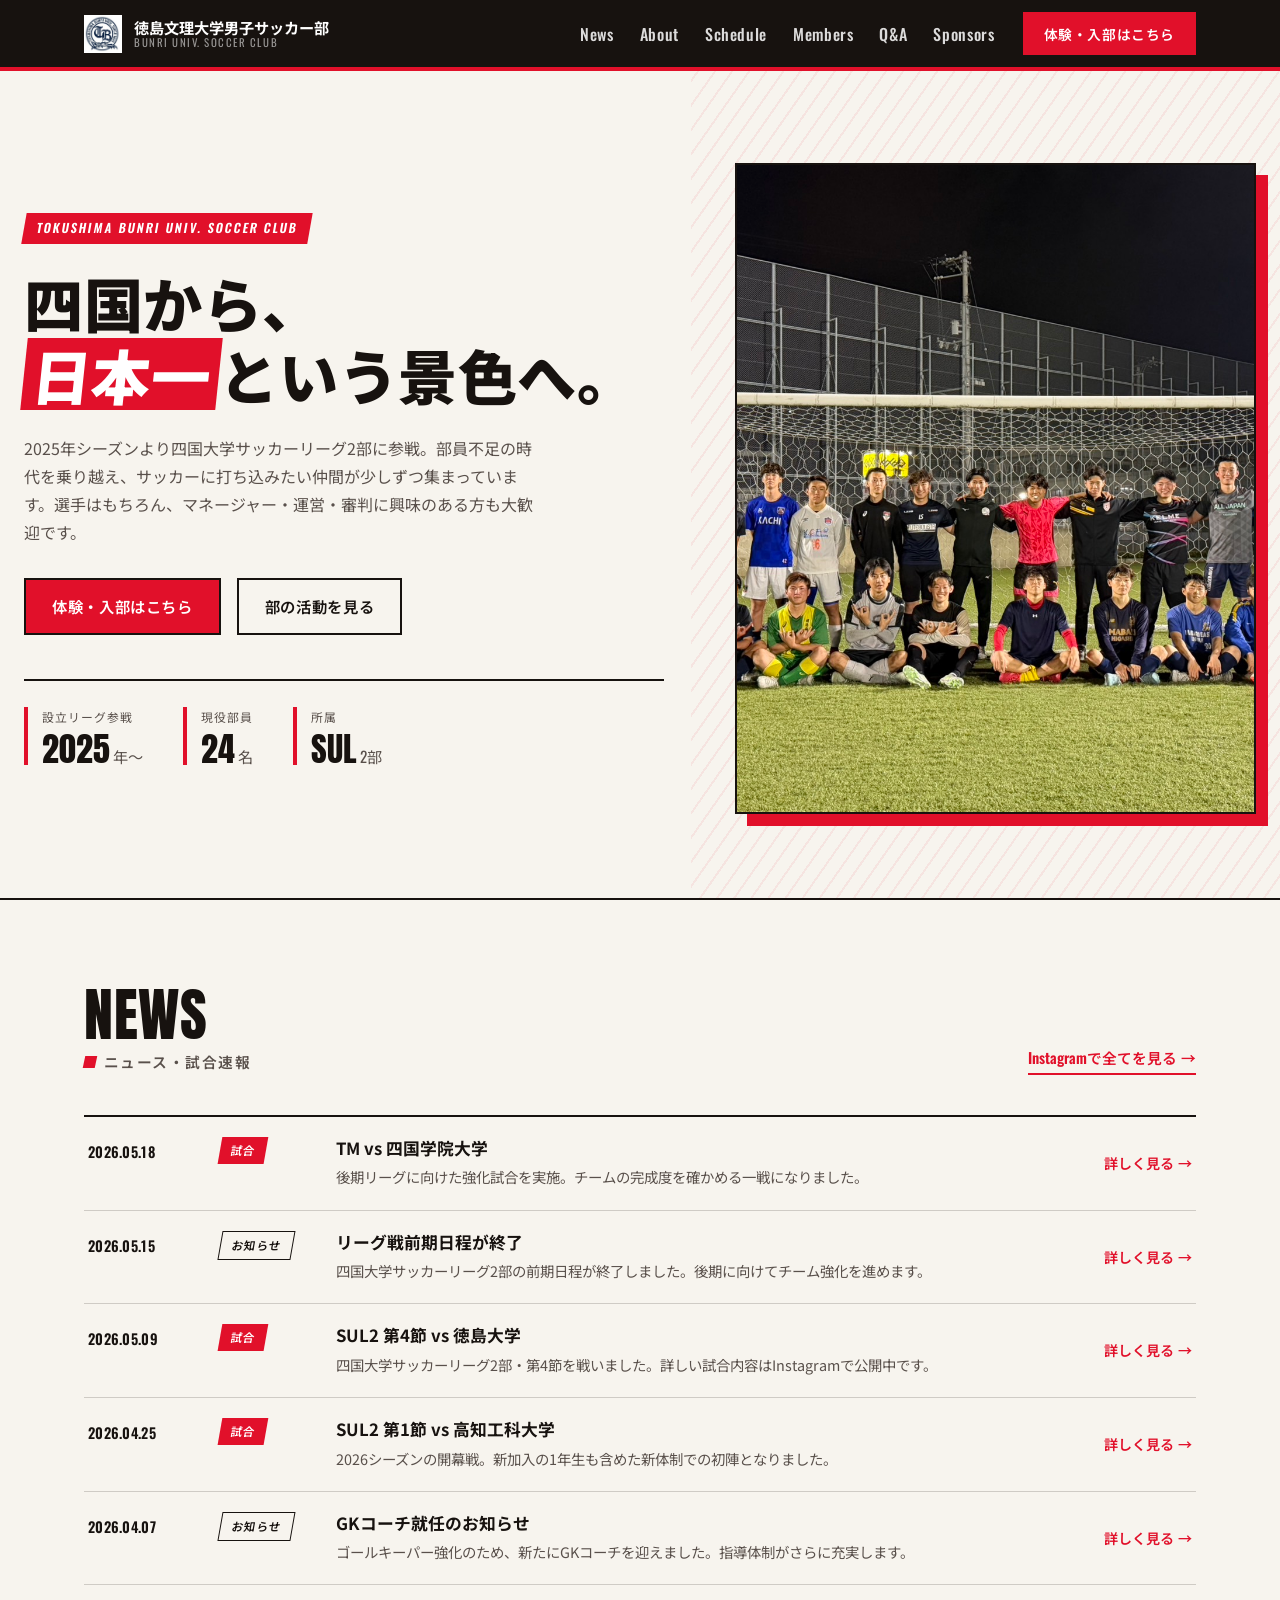
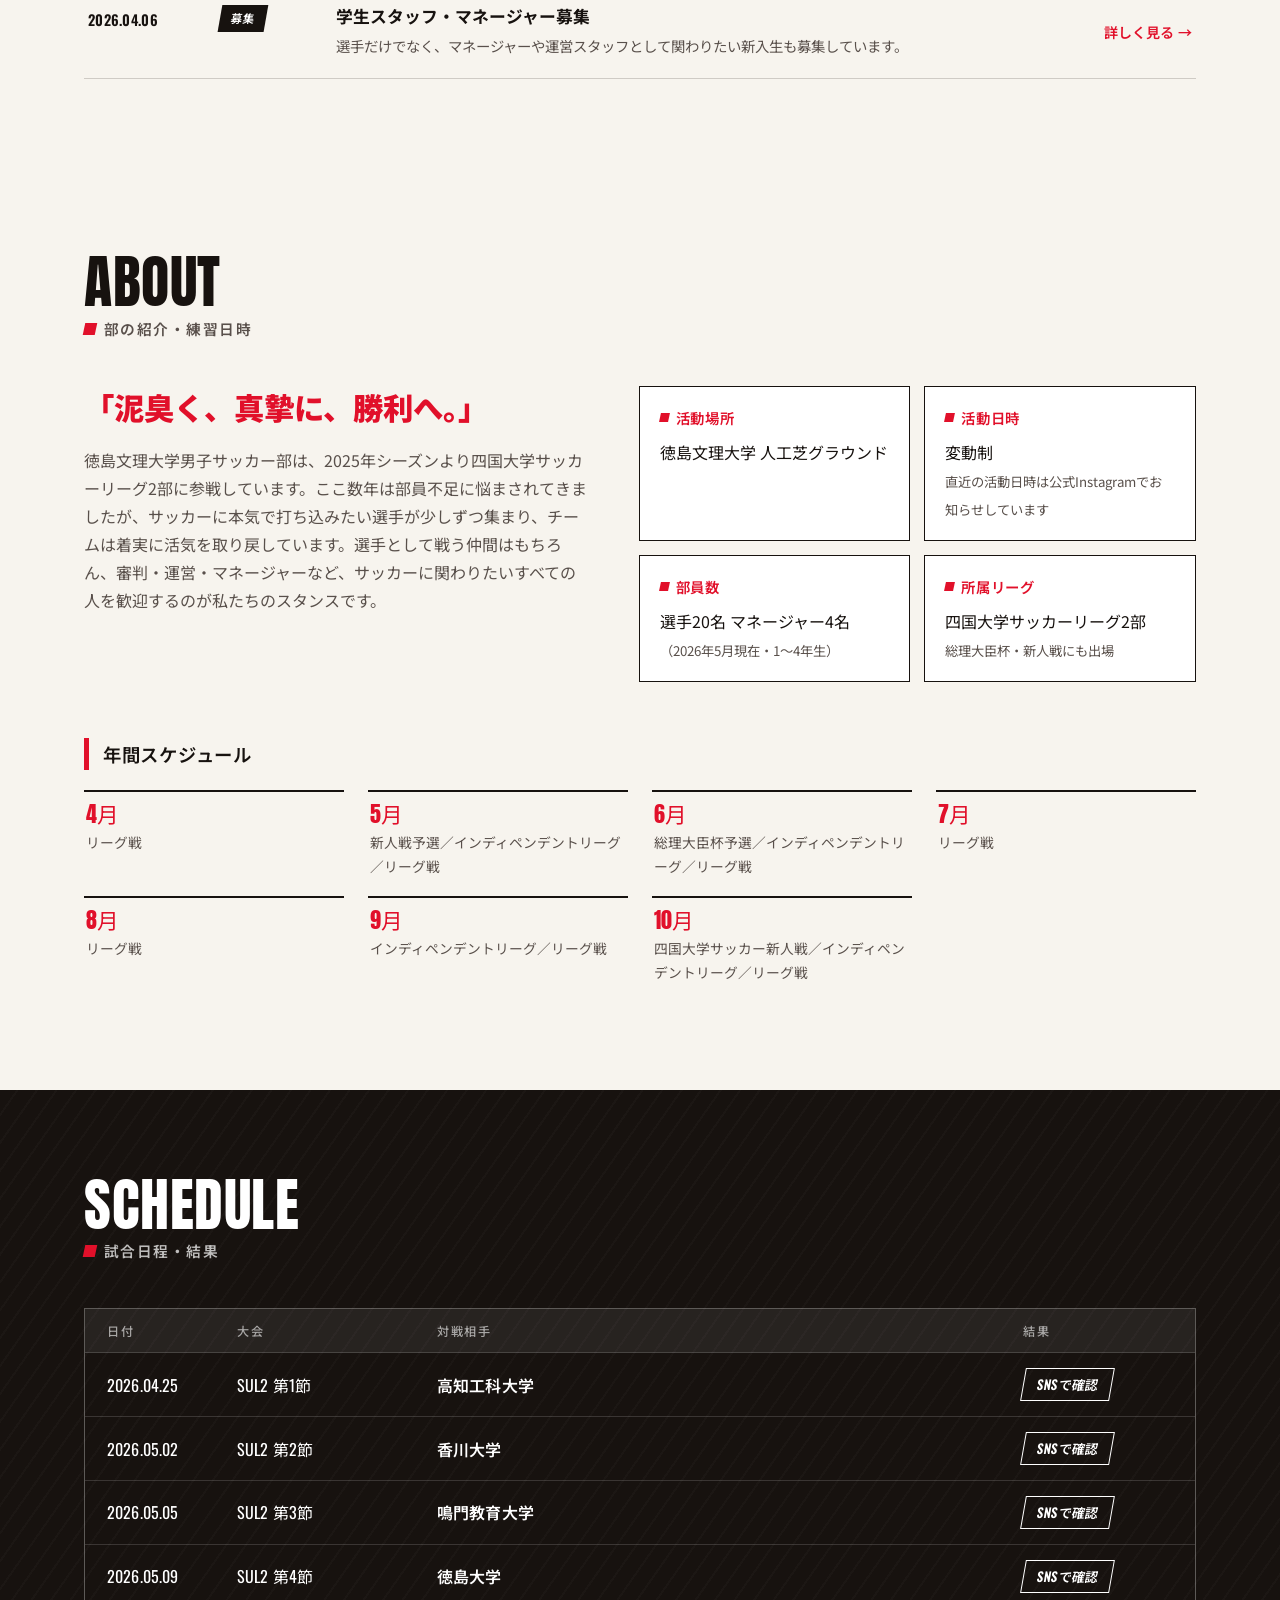
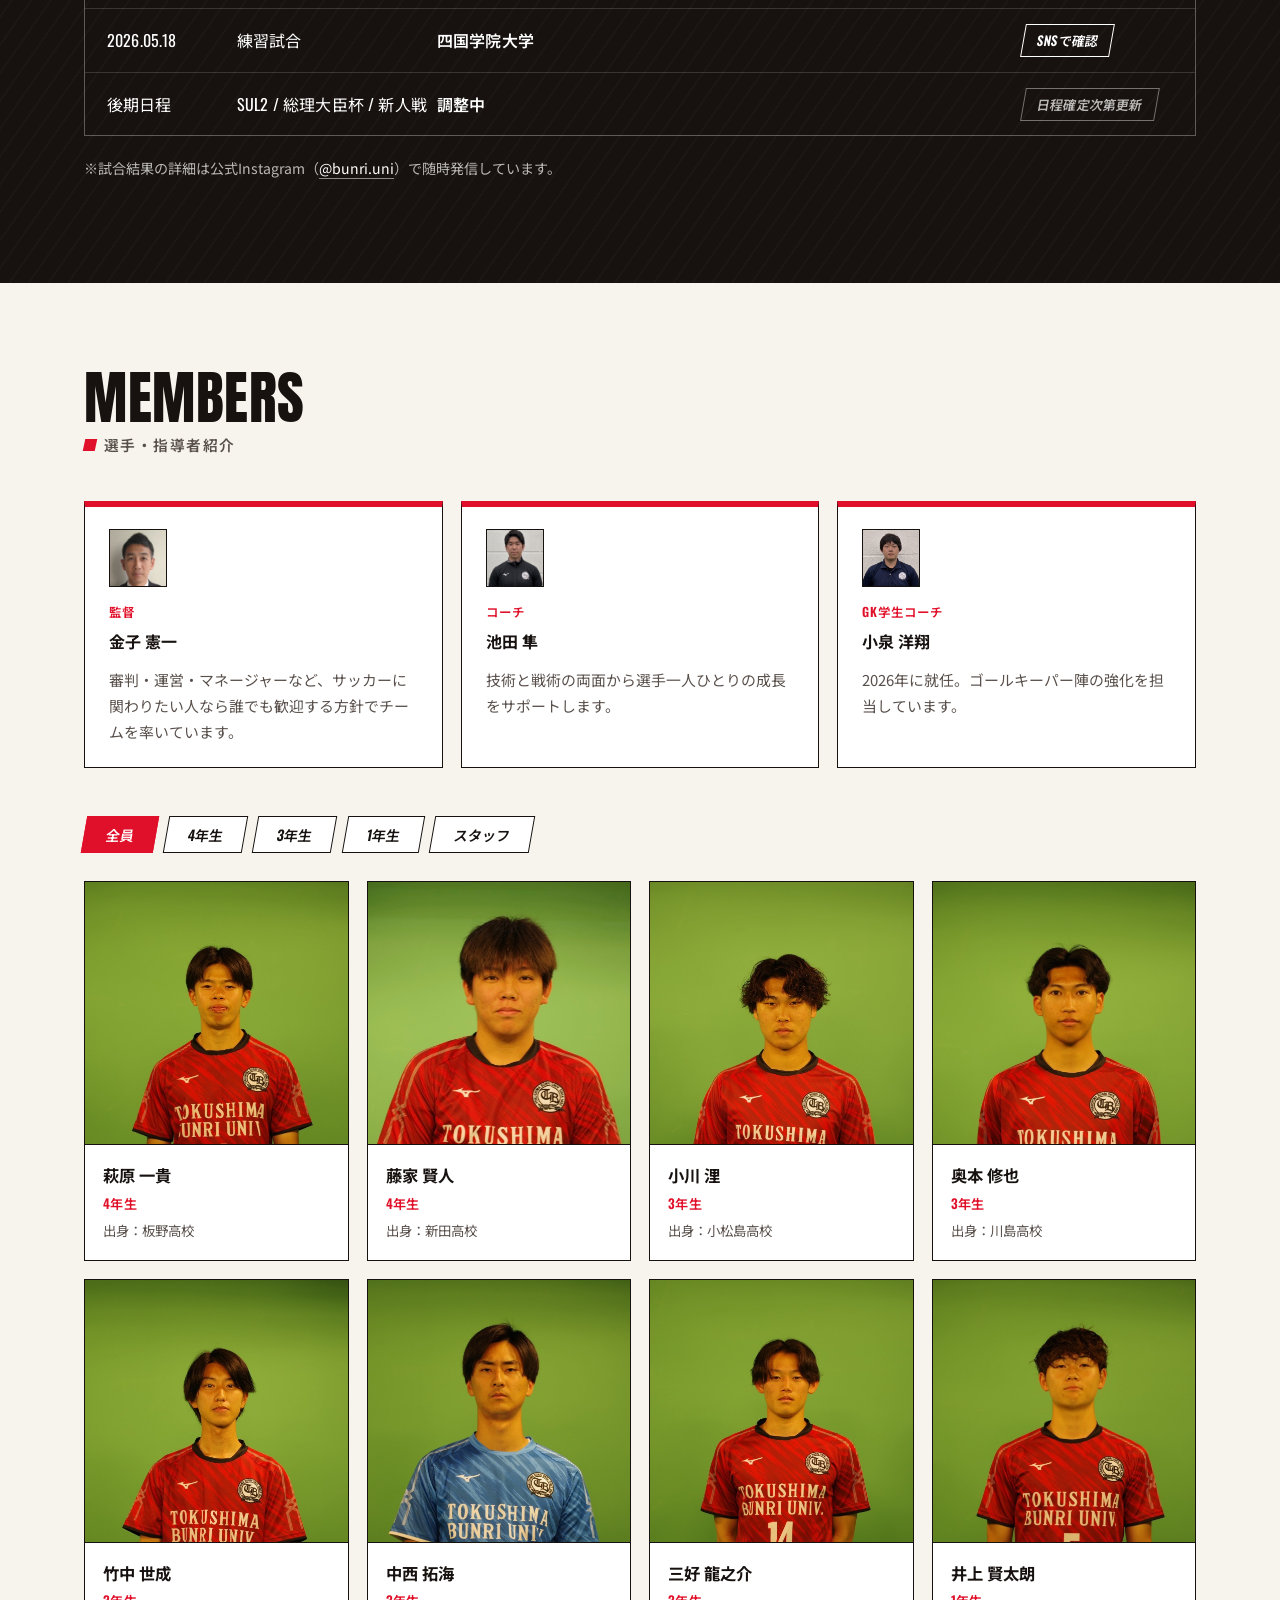
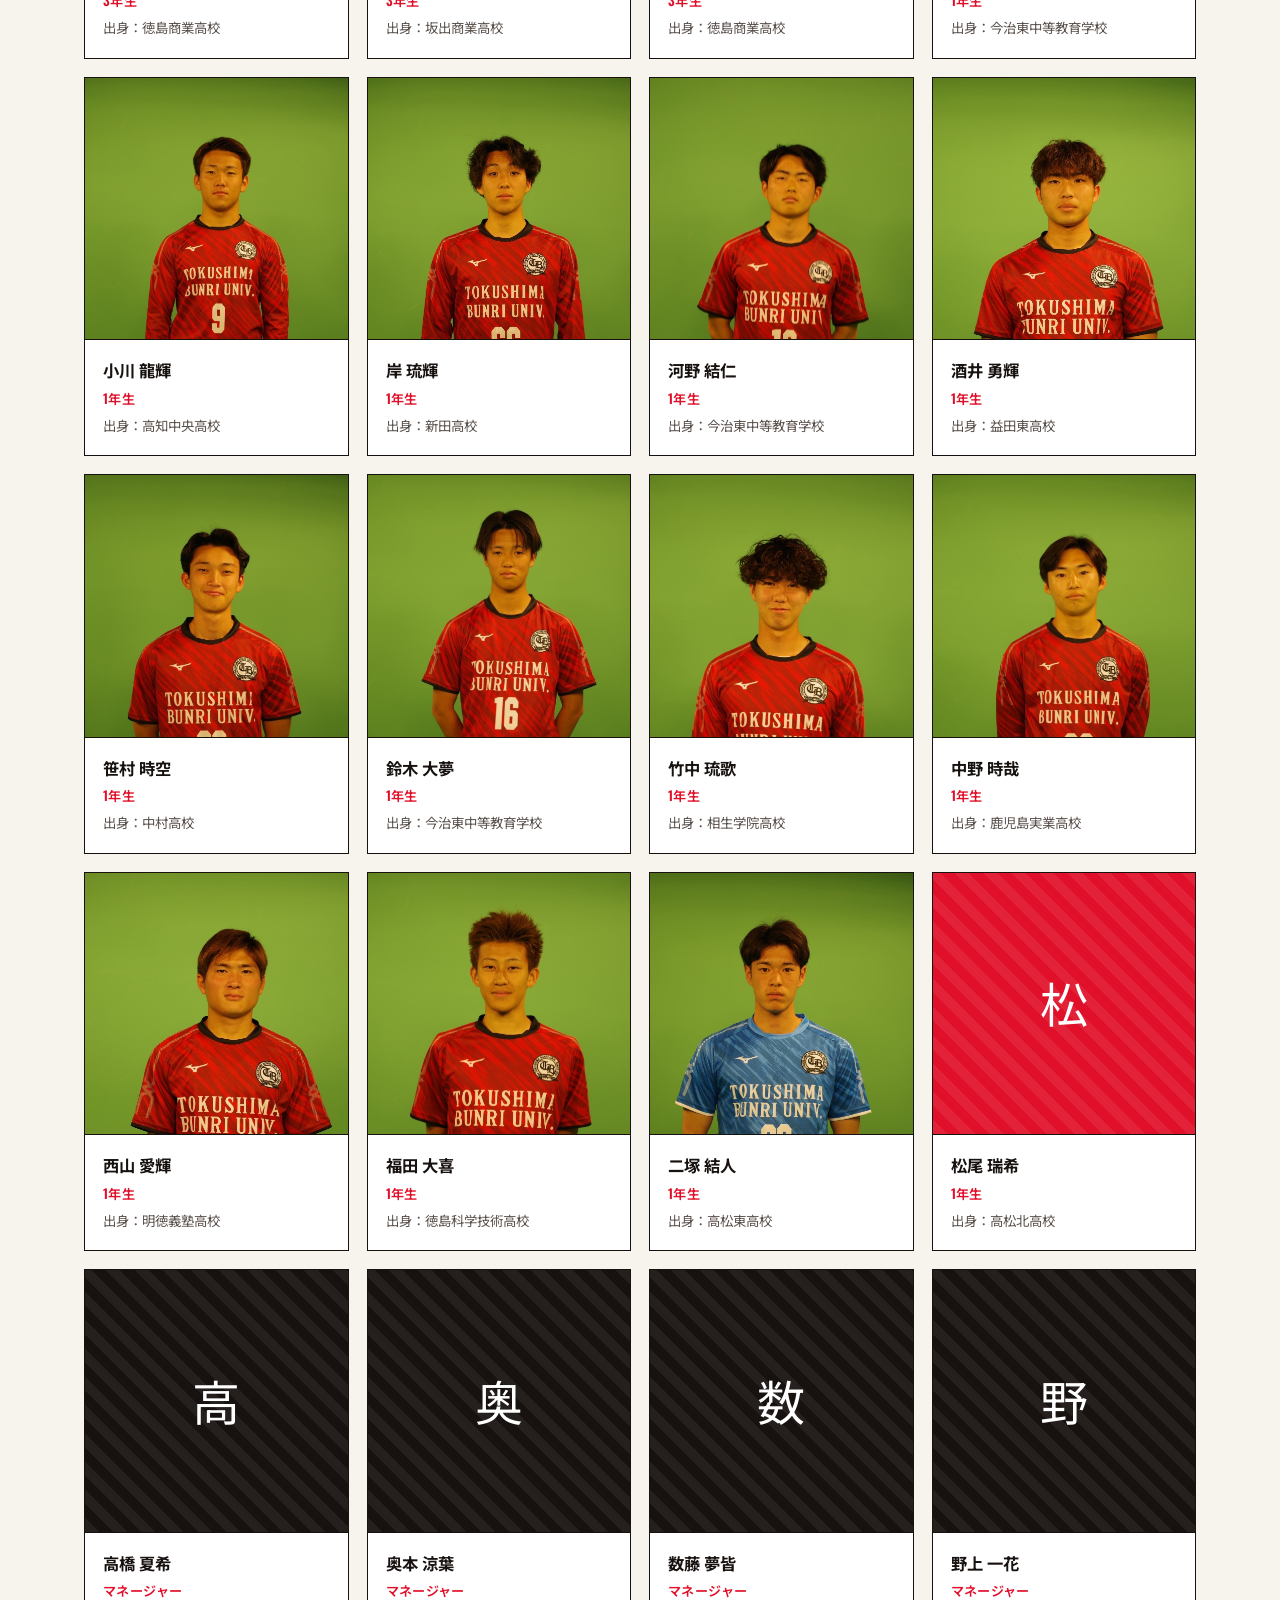
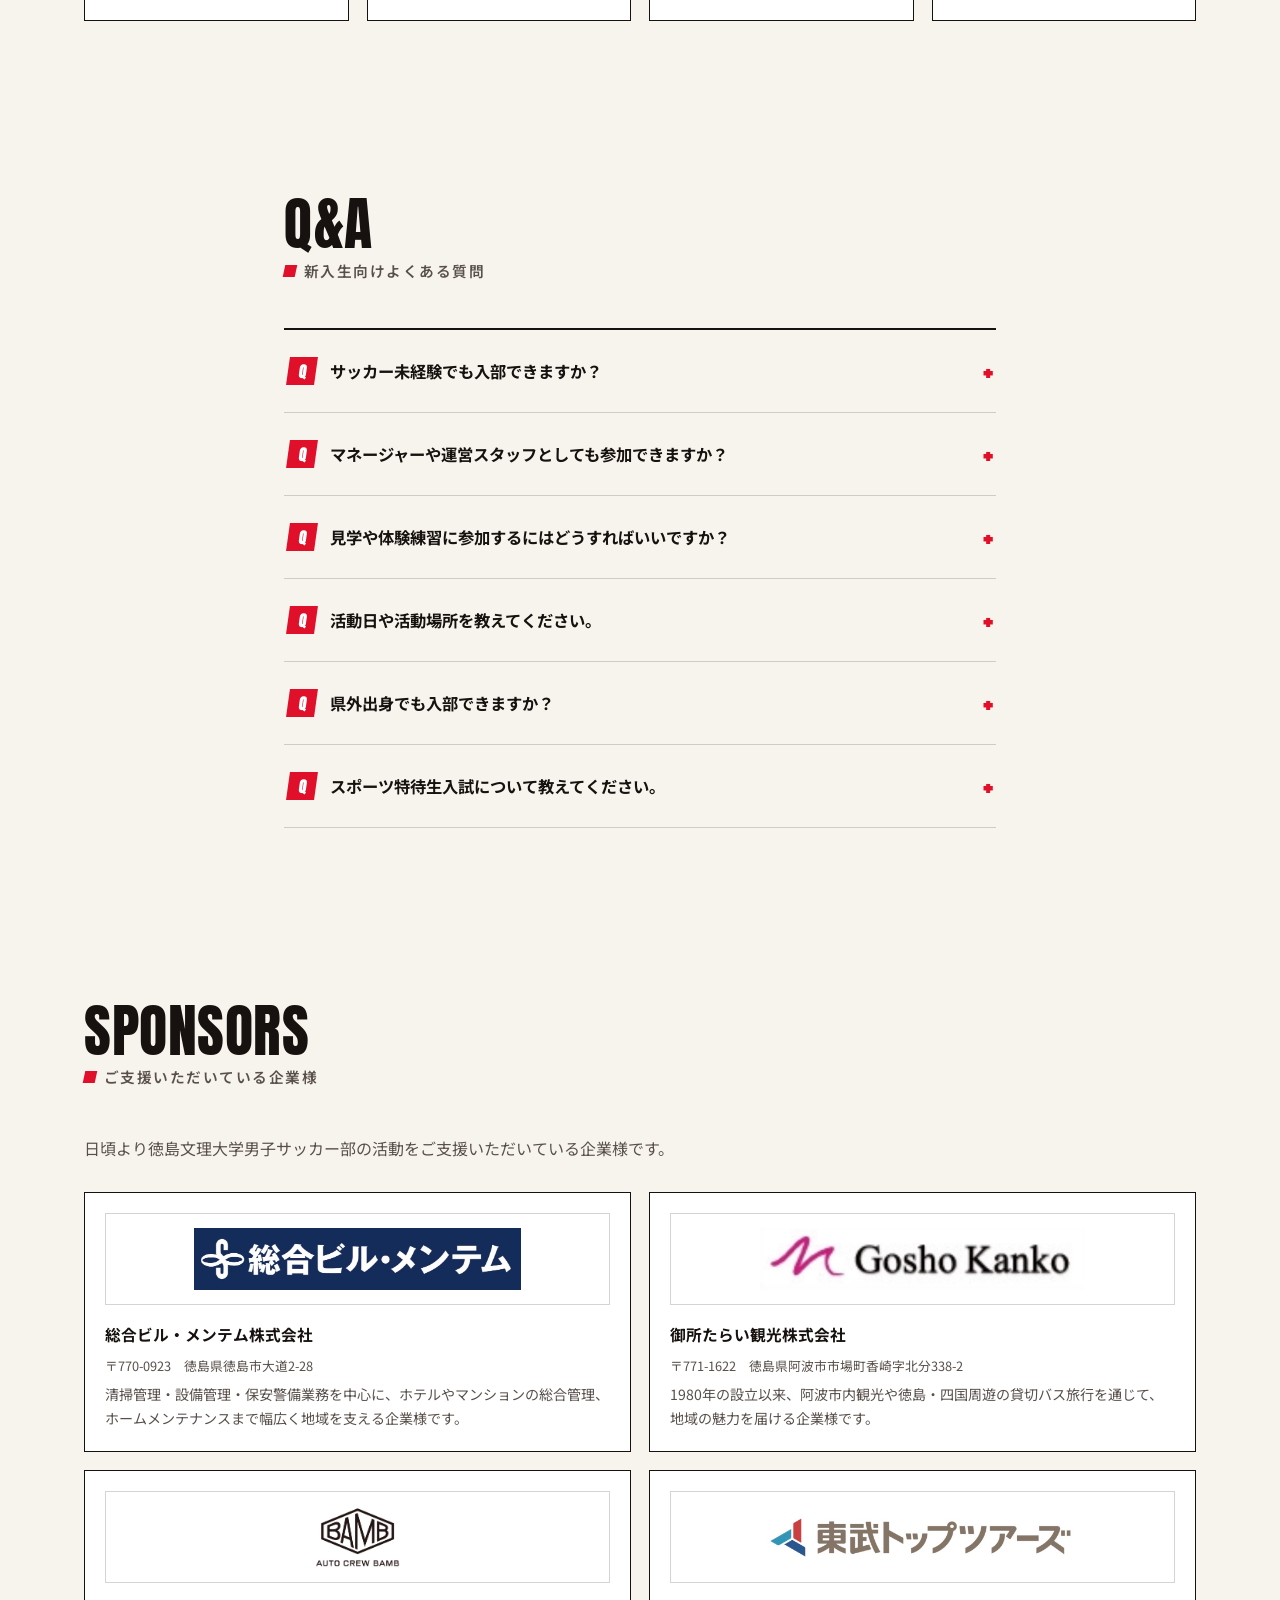
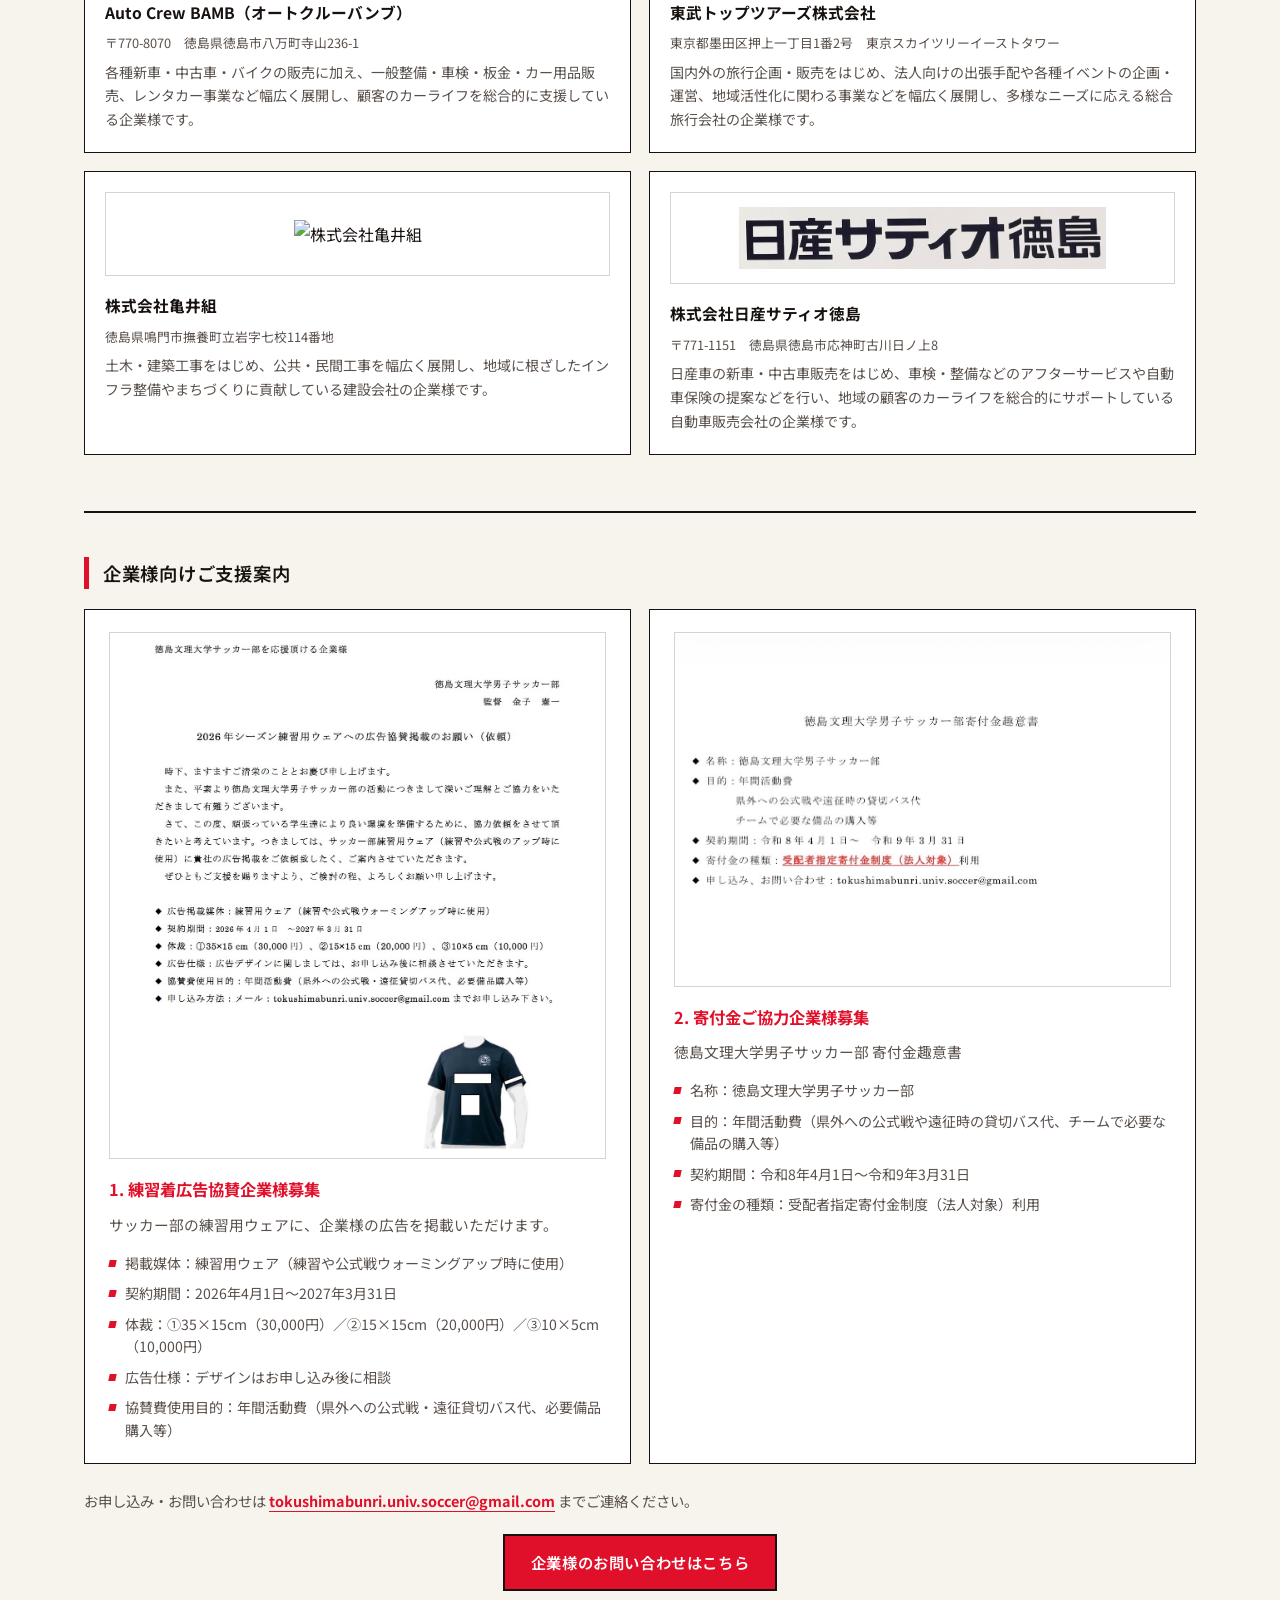
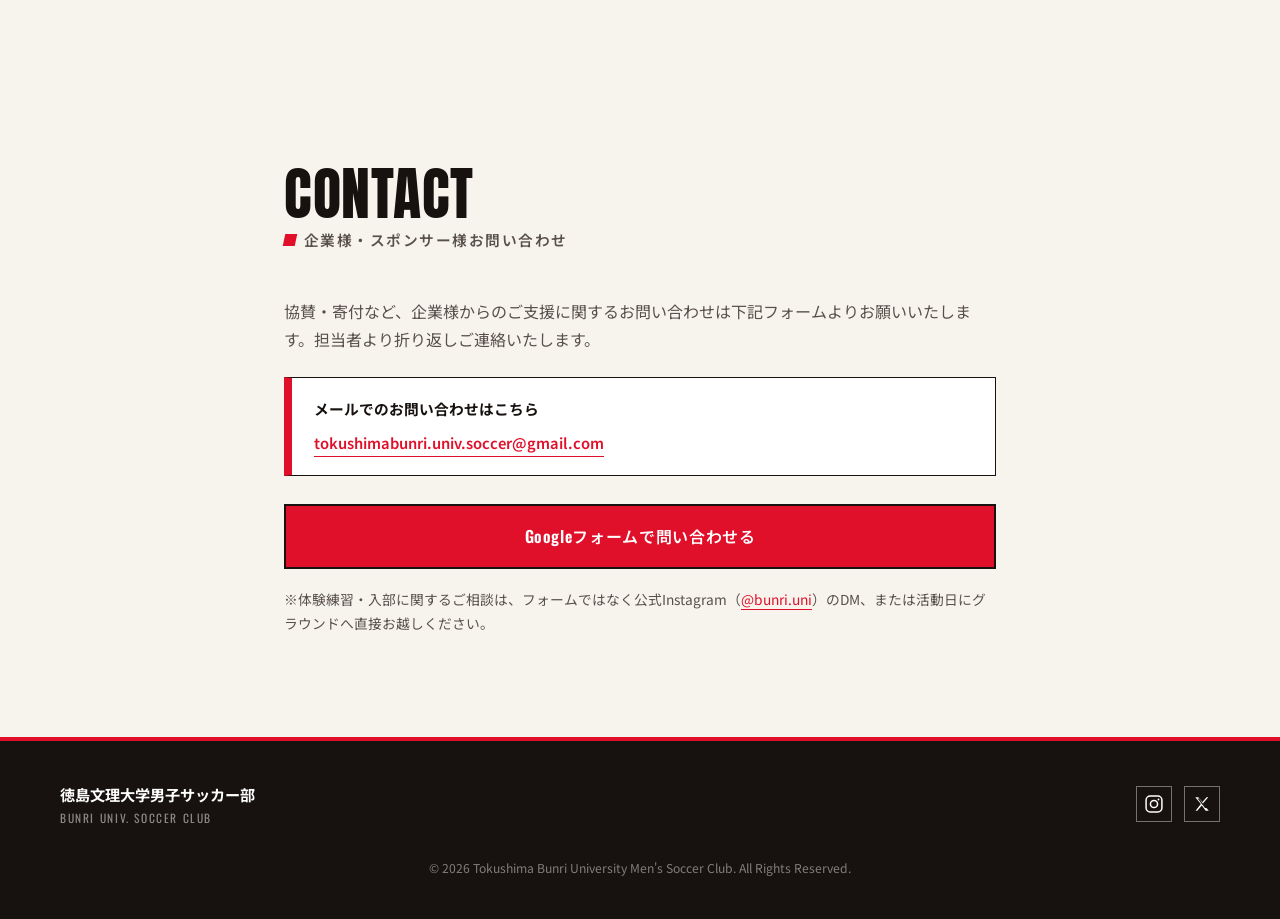
==== commit bb81387d: "Add files via upload" ====
--- a/index.html
+++ b/index.html
@@ -250,6 +250,7 @@
 </footer>
 
 <script src="data.js"></script>
+<script src="sheets-sync.js"></script>
 <script src="script.js"></script>
 </body>
 </html>
--- a/styles.css
+++ b/styles.css
@@ -1,23 +1,23 @@
 /* =========================================================
-   徳島文理大学男子サッカー部 - Design tokens
+   徳島文理大学男子サッカー部 - スタイルシート
+   デザイン方針：部活ポスター風（角ばった・平面的・赤×黒×紙色）
+   ・グラデーション、丸角、ぼかし影は使わない
+   ・アクセントは「斜めに傾いたタグ」「ベタ塗りのずらし影」
 ========================================================= */
 :root{
   --red:        #E1102A;
-  --red-deep:   #8C0F22;
-  --red-dark:   #4A0912;
-  --ink:        #17110F;
-  --ink-soft:   #5B514E;
-  --paper:      #FAF7F5;
+  --red-deep:   #A50D20;
+  --ink:        #17120F;
+  --ink-soft:   #59504B;
+  --paper:      #F7F4EE;
   --white:      #FFFFFF;
-  --line:       rgba(23,17,15,.12);
+  --line:       rgba(23,18,15,.18);
 
   --font-display: "Anton", "Oswald", "Noto Sans JP", sans-serif;
   --font-label: "Oswald", "Noto Sans JP", sans-serif;
   --font-body: "Noto Sans JP", sans-serif;
 
   --max-width: 1160px;
-  --radius: 14px;
-  --shadow-card: 0 14px 34px -16px rgba(23,17,15,.28);
 }
 
 *, *::before, *::after{ box-sizing: border-box; }
@@ -44,6 +44,8 @@
 button{ font-family: inherit; cursor: pointer; }
 input, textarea, select{ font-family: inherit; font-size: 1rem; }
 
+::selection{ background: var(--red); color: var(--white); }
+
 .skip-link{
   position: absolute; left: -999px; top: 0;
   background: var(--red); color: var(--white); padding: .6em 1em; z-index: 200;
@@ -62,8 +64,9 @@
 }
 .section-inner--narrow{ max-width: 760px; }
 
-.section{ padding: 84px 0; }
-
+.section{ padding: 88px 0; }
+
+/* ---- 見出し：大きな英字＋赤い角形マーク付き日本語ラベル ---- */
 .section-head{
   display: flex;
   align-items: flex-end;
@@ -81,20 +84,22 @@
   padding-bottom: 2px;
   white-space: nowrap;
 }
+.section-link:hover{ background: var(--red); color: var(--white); }
 
 .section-title{
   display: flex;
   flex-direction: column;
-  gap: 2px;
+  gap: 6px;
   margin-bottom: 44px;
 }
 .section-head .section-title{ margin-bottom: 0; }
 .section-title-en{
   font-family: var(--font-display);
-  font-size: clamp(2.3rem, 5.6vw, 3.2rem);
+  font-size: clamp(2.5rem, 5.8vw, 3.6rem);
   letter-spacing: .01em;
-  color: var(--red);
-  line-height: 1;
+  color: var(--ink);
+  line-height: .95;
+  text-transform: uppercase;
 }
 .section-title-jp{
   font-family: var(--font-label);
@@ -102,9 +107,20 @@
   font-weight: 600;
   letter-spacing: .1em;
   color: var(--ink-soft);
+  display: flex;
+  align-items: center;
+  gap: 8px;
+}
+.section-title-jp::before{
+  content: "";
+  width: 12px;
+  height: 12px;
+  background: var(--red);
+  transform: skewX(-12deg);
+  flex-shrink: 0;
 }
 .section-title--light .section-title-en{ color: var(--white); }
-.section-title--light .section-title-jp{ color: rgba(255,255,255,.7); }
+.section-title--light .section-title-jp{ color: rgba(255,255,255,.72); }
 
 .sub-title{
   font-family: var(--font-label);
@@ -114,35 +130,40 @@
   color: var(--ink);
   margin: 0 0 20px;
   padding-left: 14px;
-  border-left: 4px solid var(--red);
-}
-
+  border-left: 5px solid var(--red);
+}
+
+/* ---- ボタン：角ばった長方形＋ベタ塗りずらし影 ---- */
 .btn{
   display: inline-flex;
   align-items: center;
   justify-content: center;
   gap: .4em;
-  padding: .9em 1.8em;
-  border-radius: 999px;
+  padding: .85em 1.7em;
   font-family: var(--font-label);
   font-weight: 600;
   font-size: .96rem;
-  letter-spacing: .03em;
-  border: 2px solid transparent;
-  transition: transform .15s ease, box-shadow .15s ease, background-color .15s ease, color .15s ease;
+  letter-spacing: .04em;
+  border: 2px solid var(--ink);
+  background: transparent;
+  color: var(--ink);
+  transition: transform .12s ease, box-shadow .12s ease, background-color .12s ease, color .12s ease;
   white-space: nowrap;
+}
+.btn:hover{
+  transform: translate(-3px, -3px);
+  box-shadow: 5px 5px 0 var(--ink);
 }
 .btn-cta{
   background: var(--red);
+  border-color: var(--ink);
   color: var(--white);
-  box-shadow: 0 10px 24px -10px rgba(225,16,42,.7);
-}
-.btn-cta:hover{ transform: translateY(-2px); box-shadow: 0 14px 28px -10px rgba(225,16,42,.85); }
+}
 .btn-ghost{
-  border-color: rgba(255,255,255,.6);
-  color: var(--white);
-}
-.btn-ghost:hover{ background: rgba(255,255,255,.12); }
+  border-color: var(--ink);
+  color: var(--ink);
+}
+.btn-ghost:hover{ background: var(--ink); color: var(--white); }
 
 /* =========================================================
    HEADER
@@ -152,7 +173,7 @@
   top: 0;
   z-index: 100;
   background: var(--ink);
-  border-bottom: 3px solid var(--red);
+  border-bottom: 4px solid var(--red);
 }
 .header-inner{
   max-width: var(--max-width);
@@ -179,7 +200,6 @@
   color: var(--white);
   font-family: var(--font-display);
   font-size: 1.25rem;
-  border-radius: 8px;
   flex-shrink: 0;
   overflow: hidden;
 }
@@ -194,7 +214,7 @@
 .logo-en{
   font-family: var(--font-label);
   font-size: .68rem;
-  letter-spacing: .12em;
+  letter-spacing: .14em;
   color: rgba(255,255,255,.55);
 }
 
@@ -213,7 +233,6 @@
   display: block;
   height: 2px;
   background: var(--white);
-  border-radius: 2px;
 }
 
 .primary-nav{
@@ -229,29 +248,39 @@
   font-family: var(--font-label);
   font-weight: 500;
   font-size: 1rem;
-  letter-spacing: .02em;
-  color: rgba(255,255,255,.82);
+  letter-spacing: .04em;
+  color: rgba(255,255,255,.85);
   padding: 6px 2px;
   border-bottom: 2px solid transparent;
-  transition: border-color .15s ease, color .15s ease;
+  transition: border-color .12s ease, color .12s ease;
 }
 .nav-link:hover{ color: var(--red); border-color: var(--red); }
-.nav-cta{ padding: .6em 1.4em; font-size: .86rem; }
+.nav-cta{
+  padding: .55em 1.4em;
+  font-size: .86rem;
+  border-color: var(--red);
+}
+.nav-cta:hover{
+  transform: none;
+  box-shadow: none;
+  background: var(--red-deep);
+  border-color: var(--red-deep);
+}
 
 @media (max-width: 900px){
   .nav-toggle{ display: flex; }
   .primary-nav{
     position: fixed;
-    inset: 65px 0 auto 0;
+    inset: 66px 0 auto 0;
     background: var(--ink);
     flex-direction: column;
     align-items: stretch;
     padding: 20px 24px 28px;
     gap: 20px;
-    border-bottom: 3px solid var(--red);
+    border-bottom: 4px solid var(--red);
     transform: translateY(-120%);
     opacity: 0;
-    transition: transform .25s ease, opacity .25s ease;
+    transition: transform .22s ease, opacity .22s ease;
   }
   .primary-nav.is-open{ transform: translateY(0); opacity: 1; }
   .primary-nav ul{ flex-direction: column; gap: 4px; }
@@ -260,85 +289,111 @@
 }
 
 /* =========================================================
-   HERO
+   HERO（明るい紙色ベース＋黒の大見出し＋赤のマーカー）
 ========================================================= */
 .hero{
   position: relative;
   overflow: hidden;
-  background: linear-gradient(150deg, var(--red-dark) 0%, var(--red-deep) 45%, var(--red) 130%);
-  color: var(--white);
-  padding: 96px 24px 80px;
+  background: var(--paper);
+  color: var(--ink);
+  padding: 92px 24px 84px;
   display: grid;
-  grid-template-columns: 1.15fr .85fr;
-  align-items: center;
-  gap: 40px;
-  max-width: none;
-}
+  grid-template-columns: 1.12fr .88fr;
+  align-items: center;
+  gap: 48px;
+  border-bottom: 2px solid var(--ink);
+}
+/* 右側にうっすら赤の斜線テクスチャ（ポスターの網掛け風） */
 .hero-arc{
   position: absolute;
-  inset: 0;
+  top: 0;
+  right: 0;
+  width: 46%;
+  height: 100%;
   pointer-events: none;
-  background-image:
-    radial-gradient(circle at 82% 30%, transparent 0 27%, rgba(255,255,255,.12) 27% 27.6%, transparent 27.6%),
-    radial-gradient(circle at -6% 100%, transparent 0 34%, rgba(255,255,255,.1) 34% 34.6%, transparent 34.6%);
+  background: repeating-linear-gradient(
+    -55deg,
+    transparent 0 12px,
+    rgba(225,16,42,.07) 12px 14px
+  );
 }
 .hero-inner{ position: relative; z-index: 2; max-width: 640px; }
 .eyebrow{
-  font-family: var(--font-label);
-  letter-spacing: .2em;
+  display: inline-block;
+  font-family: var(--font-label);
+  letter-spacing: .16em;
   font-size: .78rem;
-  color: rgba(255,255,255,.75);
-  margin: 0 0 16px;
-  font-weight: 600;
+  font-weight: 600;
+  color: var(--white);
+  background: var(--red);
+  padding: .35em 1em;
+  transform: skewX(-10deg);
+  margin: 0 0 22px;
 }
 .hero-copy{
-  font-size: clamp(2.5rem, 5.6vw, 4rem);
-  font-weight: 400;
-  line-height: 1.12;
+  font-family: var(--font-body);
+  font-weight: 900;
+  font-size: clamp(2.3rem, 5.4vw, 3.7rem);
+  line-height: 1.22;
   letter-spacing: .01em;
 }
 .hero-copy-accent{
-  -webkit-text-stroke: 1.5px rgba(255,255,255,.9);
-  color: transparent;
+  display: inline-block;
+  background: var(--red);
+  color: var(--white);
+  padding: 0 .14em;
+  transform: skewX(-6deg);
 }
 .hero-sub{
-  margin: 22px 0 30px;
+  margin: 24px 0 32px;
   font-size: 1rem;
-  color: rgba(255,255,255,.88);
+  color: var(--ink-soft);
   max-width: 520px;
 }
-.hero-actions{ display: flex; gap: 16px; flex-wrap: wrap; margin-bottom: 40px; }
+.hero-actions{ display: flex; gap: 16px; flex-wrap: wrap; margin-bottom: 44px; }
 
 .hero-stats{
   display: flex;
-  gap: 36px;
+  gap: 40px;
   margin: 0;
-  padding-top: 24px;
-  border-top: 1px solid rgba(255,255,255,.25);
+  padding-top: 26px;
+  border-top: 2px solid var(--ink);
   flex-wrap: wrap;
 }
+.hero-stats > div{
+  border-left: 4px solid var(--red);
+  padding-left: 14px;
+}
 .hero-stats dt{
   font-family: var(--font-label);
   font-size: .74rem;
-  letter-spacing: .06em;
-  color: rgba(255,255,255,.65);
+  letter-spacing: .08em;
+  color: var(--ink-soft);
   margin-bottom: 4px;
 }
 .hero-stats dd{
   margin: 0;
   font-family: var(--font-display);
-  font-size: 2rem;
+  font-size: 2.1rem;
   line-height: 1;
-}
-.hero-stats dd span{ font-size: .95rem; font-family: var(--font-label); margin-left: 2px; }
-
+  color: var(--ink);
+}
+.hero-stats dd span{
+  font-size: .95rem;
+  font-family: var(--font-label);
+  margin-left: 3px;
+  color: var(--ink-soft);
+}
+
+/* 写真：黒枠＋赤のベタ塗りずらし影 */
 .hero-photo{
   position: relative;
   z-index: 2;
   aspect-ratio: 4 / 5;
-  border-radius: var(--radius);
   overflow: hidden;
-  border: 3px solid rgba(255,255,255,.3);
+  border: 2px solid var(--ink);
+  box-shadow: 12px 12px 0 var(--red);
+  background: var(--ink);
 }
 .hero-photo-img{
   position: relative;
@@ -353,9 +408,9 @@
   display: flex; flex-direction: column; align-items: center; justify-content: center;
   gap: 10px;
   background:
-    repeating-linear-gradient(45deg, rgba(255,255,255,.06) 0 12px, transparent 12px 24px),
-    linear-gradient(160deg, #6e0e1c, #2c0710);
-  color: rgba(255,255,255,.8);
+    repeating-linear-gradient(45deg, rgba(255,255,255,.05) 0 12px, transparent 12px 24px),
+    var(--ink);
+  color: rgba(255,255,255,.7);
 }
 .photo-placeholder span{
   font-family: var(--font-label);
@@ -364,64 +419,90 @@
 }
 
 @media (max-width: 900px){
-  .hero{ grid-template-columns: 1fr; padding: 68px 20px 56px; }
-  .hero-photo{ aspect-ratio: 16/10; order: -1; }
+  .hero{ grid-template-columns: 1fr; padding: 60px 20px 56px; gap: 36px; }
+  .hero-photo{ aspect-ratio: 16/10; order: -1; box-shadow: 8px 8px 0 var(--red); }
+  .hero-arc{ width: 100%; height: 40%; }
 }
 
 /* =========================================================
-   NEWS
+   NEWS（カードをやめて新聞の一覧風の行組みに）
 ========================================================= */
 .news-grid{
+  display: flex;
+  flex-direction: column;
+  border-top: 2px solid var(--ink);
+}
+.news-card{
   display: grid;
-  grid-template-columns: repeat(3, 1fr);
-  gap: 22px;
-}
-.news-card{
-  background: var(--white);
-  border-radius: var(--radius);
-  padding: 26px;
-  box-shadow: var(--shadow-card);
-  display: flex;
-  flex-direction: column;
-  gap: 8px;
-  border-top: 4px solid var(--red);
+  grid-template-columns: 112px 96px 1fr auto;
+  grid-template-areas:
+    "date tag title more"
+    "date tag text  more";
+  column-gap: 20px;
+  row-gap: 4px;
+  align-items: start;
+  padding: 20px 4px;
+  border-bottom: 1px solid var(--line);
+}
+.news-date{
+  grid-area: date;
+  font-family: var(--font-label);
+  font-weight: 600;
+  color: var(--ink);
+  font-size: .9rem;
+  letter-spacing: .02em;
+  padding-top: 2px;
 }
 .news-tag{
-  align-self: flex-start;
+  grid-area: tag;
+  justify-self: start;
   font-family: var(--font-label);
   font-size: .72rem;
   font-weight: 600;
-  letter-spacing: .04em;
-  padding: .3em 1em;
-  border-radius: 999px;
-}
-.news-tag--match{ background: #FDE7E9; color: var(--red); }
-.news-tag--info{ background: #EFEAE6; color: var(--ink-soft); }
-.news-tag--recruit{ background: #17110F; color: var(--white); }
-.news-date{
-  font-family: var(--font-label);
+  letter-spacing: .05em;
+  padding: .28em .9em;
+  transform: skewX(-10deg);
+}
+.news-tag--match{ background: var(--red); color: var(--white); }
+.news-tag--info{ border: 1.5px solid var(--ink); color: var(--ink); }
+.news-tag--recruit{ background: var(--ink); color: var(--white); }
+.news-title{
+  grid-area: title;
+  font-family: var(--font-body);
+  font-weight: 700;
+  font-size: 1.05rem;
+  line-height: 1.4;
+  margin: 0;
+}
+.news-text{
+  grid-area: text;
+  margin: 0;
   color: var(--ink-soft);
-  font-size: .85rem;
-  letter-spacing: .02em;
-}
-.news-title{ font-size: 1.15rem; margin: 2px 0 2px; line-height: 1.3; }
-.news-text{ margin: 0; color: var(--ink-soft); font-size: .92rem; flex-grow: 1; }
+  font-size: .9rem;
+}
 .news-more{
-  margin-top: 8px;
-  font-family: var(--font-label);
-  font-size: .85rem;
+  grid-area: more;
+  align-self: center;
+  font-family: var(--font-label);
+  font-size: .88rem;
   font-weight: 600;
   color: var(--red);
-  align-self: flex-start;
-  border-bottom: 1px solid transparent;
-}
-.news-more:hover{ border-color: var(--red); }
-
-@media (max-width: 900px){
-  .news-grid{ grid-template-columns: repeat(2, 1fr); }
-}
-@media (max-width: 600px){
-  .news-grid{ grid-template-columns: 1fr; }
+  white-space: nowrap;
+}
+.news-more::after{ content: " →"; }
+.news-more:hover{ text-decoration: underline; }
+
+@media (max-width: 720px){
+  .news-card{
+    grid-template-columns: auto 1fr;
+    grid-template-areas:
+      "date tag"
+      "title title"
+      "text  text"
+      "more  more";
+    row-gap: 6px;
+  }
+  .news-tag{ justify-self: end; }
 }
 
 /* =========================================================
@@ -435,33 +516,44 @@
   margin-bottom: 56px;
 }
 .about-slogan{
-  font-family: var(--font-display);
-  font-size: 2rem;
+  font-family: var(--font-body);
+  font-weight: 900;
+  font-size: 1.9rem;
   color: var(--red);
   margin: 0 0 18px;
+  line-height: 1.4;
 }
 .about-text{ color: var(--ink-soft); }
 
 .about-facts{
   display: grid;
   grid-template-columns: 1fr 1fr;
-  gap: 16px;
+  gap: 14px;
   margin: 0;
 }
 .fact-card{
   background: var(--white);
-  border: 1px solid var(--line);
-  border-left: 4px solid var(--red);
-  border-radius: 10px;
-  padding: 20px;
+  border: 1.5px solid var(--ink);
+  padding: 18px 20px;
 }
 .fact-card dt{
   font-family: var(--font-label);
   font-weight: 600;
   color: var(--red);
-  letter-spacing: .04em;
+  letter-spacing: .05em;
   margin-bottom: 8px;
-  font-size: .92rem;
+  font-size: .9rem;
+  display: flex;
+  align-items: center;
+  gap: 7px;
+}
+.fact-card dt::before{
+  content: "";
+  width: 9px;
+  height: 9px;
+  background: var(--red);
+  transform: skewX(-12deg);
+  flex-shrink: 0;
 }
 .fact-card dd{ margin: 0; }
 .fact-note{ color: var(--ink-soft); font-size: .83rem; }
@@ -469,23 +561,22 @@
 .year-schedule-grid{
   display: grid;
   grid-template-columns: repeat(4, 1fr);
-  gap: 12px;
+  gap: 0 24px;
 }
 .ys-card{
-  background: var(--white);
-  border: 1px solid var(--line);
-  border-radius: 10px;
-  padding: 16px 18px;
+  border-top: 2px solid var(--ink);
+  padding: 12px 2px 18px;
   display: flex;
   flex-direction: column;
-  gap: 6px;
+  gap: 4px;
 }
 .ys-month{
   font-family: var(--font-display);
   color: var(--red);
-  font-size: 1.3rem;
-}
-.ys-body{ font-size: .88rem; color: var(--ink-soft); }
+  font-size: 1.35rem;
+  line-height: 1;
+}
+.ys-body{ font-size: .86rem; color: var(--ink-soft); }
 
 @media (max-width: 900px){
   .about-grid{ grid-template-columns: 1fr; }
@@ -494,45 +585,61 @@
 }
 
 /* =========================================================
-   SCHEDULE / RESULTS (scoreboard)
+   SCHEDULE / RESULTS（黒ベタ＋細い斜線テクスチャの掲示板風）
 ========================================================= */
-.results-section{ background: var(--ink); color: var(--white); }
+.results-section{
+  background:
+    repeating-linear-gradient(-55deg, rgba(255,255,255,.02) 0 2px, transparent 2px 16px),
+    var(--ink);
+  color: var(--white);
+}
 .scoreboard{
-  background: #241A18;
-  border-radius: var(--radius);
-  overflow: hidden;
-  border: 1px solid rgba(255,255,255,.08);
-}
+  border: 1px solid rgba(255,255,255,.3);
+}
+#scheduleBody{ display: contents; }
 .scoreboard-row{
   display: grid;
   grid-template-columns: 130px 200px 1fr 150px;
   align-items: center;
-  padding: 16px 22px;
-  border-bottom: 1px solid rgba(255,255,255,.08);
+  padding: 15px 22px;
+  border-bottom: 1px solid rgba(255,255,255,.15);
   font-family: var(--font-label);
   letter-spacing: .01em;
 }
 .scoreboard-row:last-child{ border-bottom: none; }
+.scoreboard-row [data-label="対戦相手"]{ font-weight: 600; color: var(--white); }
 .scoreboard-head{
-  background: rgba(0,0,0,.22);
-  font-size: .78rem;
-  color: rgba(255,255,255,.55);
-  letter-spacing: .1em;
-  padding-top: 12px;
-  padding-bottom: 12px;
+  background: rgba(255,255,255,.07);
+  font-size: .76rem;
+  color: rgba(255,255,255,.6);
+  letter-spacing: .14em;
+  padding-top: 11px;
+  padding-bottom: 11px;
+  font-weight: 500;
 }
 .badge{
   display: inline-flex;
   align-items: center;
   justify-content: center;
+  font-family: var(--font-label);
   font-weight: 600;
   font-size: .82rem;
-  padding: .35em 1em;
-  border-radius: 999px;
-}
-.badge-link{ background: var(--red); color: var(--white); transition: transform .15s ease; }
-.badge-link:hover{ transform: translateY(-1px); }
-.badge-pending{ background: rgba(255,255,255,.12); color: rgba(255,255,255,.75); }
+  padding: .3em 1em;
+  transform: skewX(-10deg);
+}
+.badge-link{
+  border: 1.5px solid var(--white);
+  color: var(--white);
+  transition: background-color .12s ease, border-color .12s ease;
+}
+.badge-link:hover{ background: var(--red); border-color: var(--red); }
+.badge-win{ background: var(--red); color: var(--white); }
+.badge-lose{ background: rgba(255,255,255,.25); color: var(--white); }
+.badge-draw{ border: 1.5px solid rgba(255,255,255,.6); color: var(--white); }
+.badge-pending{
+  border: 1.5px solid rgba(255,255,255,.4);
+  color: rgba(255,255,255,.7);
+}
 
 .results-note{
   margin-top: 20px;
@@ -540,10 +647,6 @@
   font-size: .88rem;
 }
 .results-note a{ color: var(--white); border-bottom: 1px solid rgba(255,255,255,.5); }
-
-/* data.js から流し込まれる行のラッパー。グリッド構造を崩さないよう
-   通常のブロックにはせず display:contents で「透明な入れ物」にする */
-#scheduleBody{ display: contents; }
 
 @media (max-width: 760px){
   .scoreboard-head{ display: none; }
@@ -557,8 +660,8 @@
   }
   .scoreboard-row [data-label="日付"]{ grid-area: date; }
   .scoreboard-row [data-label="結果"]{ grid-area: result; justify-self: end; }
-  .scoreboard-row [data-label="対戦相手"]{ grid-area: opp; font-size: 1.05rem; font-weight: 600; }
-  .scoreboard-row [data-label="大会"]{ grid-area: comp; opacity: .75; }
+  .scoreboard-row [data-label="対戦相手"]{ grid-area: opp; font-size: 1.05rem; }
+  .scoreboard-row [data-label="大会"]{ grid-area: comp; opacity: .7; }
 }
 
 /* =========================================================
@@ -567,24 +670,23 @@
 .staff-comments{
   display: grid;
   grid-template-columns: repeat(3, 1fr);
-  gap: 20px;
+  gap: 18px;
   margin: 0 0 48px;
 }
 .comment-card{
   margin: 0;
   background: var(--white);
-  border-radius: var(--radius);
-  padding: 26px;
-  box-shadow: var(--shadow-card);
-  border-top: 4px solid var(--ink);
+  border: 1.5px solid var(--ink);
+  border-top: 6px solid var(--red);
+  padding: 22px 24px;
 }
 .comment-avatar{
-  width: 56px;
-  height: 56px;
-  border-radius: 50%;
+  width: 58px;
+  height: 58px;
   object-fit: cover;
   display: block;
   margin-bottom: 14px;
+  border: 1.5px solid var(--ink);
 }
 .comment-role{
   font-family: var(--font-label);
@@ -595,7 +697,7 @@
   margin: 0 0 4px;
 }
 .comment-name{ font-weight: 700; margin: 0 0 12px; }
-.comment-text{ margin: 0; color: var(--ink-soft); font-size: .94rem; }
+.comment-text{ margin: 0; color: var(--ink-soft); font-size: .93rem; }
 
 .filter-bar{
   display: flex;
@@ -607,15 +709,19 @@
   font-family: var(--font-label);
   font-weight: 600;
   font-size: .88rem;
-  padding: .55em 1.4em;
-  border-radius: 999px;
-  border: 1.5px solid var(--line);
+  padding: .5em 1.5em;
+  border: 1.5px solid var(--ink);
   background: var(--white);
-  color: var(--ink-soft);
-  transition: background-color .15s ease, color .15s ease, border-color .15s ease;
-}
-.filter-btn:hover{ border-color: var(--red); color: var(--red); }
-.filter-btn.is-active{ background: var(--red); border-color: var(--red); color: var(--white); }
+  color: var(--ink);
+  transform: skewX(-10deg);
+  transition: background-color .12s ease, color .12s ease, border-color .12s ease;
+}
+.filter-btn:hover{ color: var(--red); border-color: var(--red); }
+.filter-btn.is-active{
+  background: var(--red);
+  border-color: var(--red);
+  color: var(--white);
+}
 
 .player-grid{
   display: grid;
@@ -624,22 +730,31 @@
 }
 .player-card{
   background: var(--white);
-  border-radius: var(--radius);
+  border: 1.5px solid var(--ink);
   overflow: hidden;
-  box-shadow: var(--shadow-card);
   padding-bottom: 18px;
-  transition: transform .15s ease, opacity .15s ease;
-}
-.player-card:hover{ transform: translateY(-4px); }
+  transition: transform .12s ease, box-shadow .12s ease;
+}
+.player-card:hover{
+  transform: translate(-3px, -3px);
+  box-shadow: 6px 6px 0 var(--red);
+}
+.player-card--staff:hover{ box-shadow: 6px 6px 0 var(--ink); }
 .player-card.is-hidden{ display: none; }
 .player-photo{
   aspect-ratio: 1/1;
   background:
     repeating-linear-gradient(45deg, rgba(255,255,255,.07) 0 10px, transparent 10px 20px),
-    linear-gradient(160deg, var(--red), var(--red-dark));
+    var(--red);
   display: flex;
   align-items: center;
   justify-content: center;
+  border-bottom: 1.5px solid var(--ink);
+}
+.player-card--staff .player-photo{
+  background:
+    repeating-linear-gradient(45deg, rgba(255,255,255,.06) 0 10px, transparent 10px 20px),
+    var(--ink);
 }
 .player-photo-img{
   width: 100%;
@@ -650,20 +765,23 @@
 .player-initial{
   font-family: var(--font-display);
   font-size: 3rem;
-  color: rgba(255,255,255,.92);
-  text-shadow: 0 6px 18px rgba(0,0,0,.25);
-}
-.player-name{ margin: 16px 18px 2px; font-size: 1.02rem; font-family: var(--font-body); font-weight: 700; }
+  color: var(--white);
+}
+.player-name{
+  margin: 16px 18px 2px;
+  font-size: 1.02rem;
+  font-family: var(--font-body);
+  font-weight: 700;
+}
 .player-meta{
   margin: 0 18px;
   color: var(--red);
   font-weight: 600;
   font-size: .82rem;
-  letter-spacing: .02em;
-  font-family: var(--font-label);
-}
-.player-quote{ margin: 4px 18px 0; color: var(--ink-soft); font-size: .85rem; }
-.player-card--staff .player-photo{ background: linear-gradient(160deg, var(--ink), #362824); }
+  letter-spacing: .03em;
+  font-family: var(--font-label);
+}
+.player-quote{ margin: 4px 18px 0; color: var(--ink-soft); font-size: .84rem; }
 
 .filter-empty{
   text-align: center;
@@ -676,17 +794,14 @@
   .player-grid{ grid-template-columns: repeat(3, 1fr); }
 }
 @media (max-width: 640px){
-  .player-grid{ grid-template-columns: repeat(2, 1fr); }
-}
-@media (max-width: 400px){
-  .player-grid{ grid-template-columns: 1fr 1fr; gap: 12px; }
+  .player-grid{ grid-template-columns: repeat(2, 1fr); gap: 12px; }
 }
 
 /* =========================================================
-   FAQ / Accordion
+   FAQ / アコーディオン
 ========================================================= */
+.accordion{ border-top: 2px solid var(--ink); }
 .accordion-item{ border-bottom: 1px solid var(--line); }
-.accordion-item:first-child{ border-top: 1px solid var(--line); }
 .accordion-item h3{ margin: 0; }
 .accordion-trigger{
   width: 100%;
@@ -701,17 +816,16 @@
   font-size: 1.02rem;
   font-weight: 700;
   color: var(--ink);
-  position: relative;
 }
 .q-mark{
   font-family: var(--font-display);
   background: var(--red);
   color: var(--white);
-  width: 30px; height: 30px;
-  min-width: 30px;
-  border-radius: 50%;
+  width: 28px; height: 28px;
+  min-width: 28px;
   display: flex; align-items: center; justify-content: center;
   font-size: .95rem;
+  transform: skewX(-8deg);
 }
 .accordion-trigger::after{
   content: "+";
@@ -719,11 +833,11 @@
   font-family: var(--font-display);
   font-size: 1.6rem;
   color: var(--red);
-  transition: transform .2s ease;
+  transition: transform .18s ease;
 }
 .accordion-trigger[aria-expanded="true"]::after{ transform: rotate(45deg); }
 .accordion-panel{
-  padding: 0 4px 22px 48px;
+  padding: 0 4px 22px 46px;
   color: var(--ink-soft);
 }
 .accordion-panel p{ margin: 0; }
@@ -736,31 +850,28 @@
 .sponsor-grid{
   display: grid;
   grid-template-columns: repeat(2, 1fr);
-  gap: 20px;
+  gap: 18px;
 }
 .sponsor-card{
   display: flex;
   flex-direction: column;
   gap: 16px;
   background: var(--white);
-  border: 1px solid var(--line);
-  border-radius: var(--radius);
+  border: 1.5px solid var(--ink);
   padding: 20px;
-  box-shadow: var(--shadow-card);
 }
 .sponsor-logo{
   display: flex;
   align-items: center;
   justify-content: center;
   min-height: 84px;
-  background: var(--paper);
-  border: 1.5px dashed var(--line);
-  border-radius: 10px;
+  background: var(--white);
+  border: 1px solid var(--line);
   padding: 14px;
-  transition: border-color .15s ease;
+  transition: border-color .12s ease;
 }
 .sponsor-logo:hover{ border-color: var(--red); }
-.sponsor-logo img{ max-height: 64px; width: auto; }
+.sponsor-logo img{ max-height: 62px; width: auto; }
 .sponsor-logo span{
   font-family: var(--font-label);
   font-weight: 600;
@@ -770,39 +881,27 @@
 }
 .sponsor-info{ display: flex; flex-direction: column; gap: 6px; }
 .sponsor-name{ margin: 0; font-weight: 700; font-size: .98rem; }
-.sponsor-address{ margin: 0; font-size: .82rem; color: var(--ink-soft); }
+.sponsor-address{ margin: 0; font-size: .8rem; color: var(--ink-soft); }
 .sponsor-desc{ margin: 0; font-size: .88rem; color: var(--ink-soft); line-height: 1.7; }
-.sponsors-note{
-  margin-top: 24px;
-  font-size: .82rem;
-  color: var(--ink-soft);
-}
-
-@media (max-width: 760px){
-  .sponsor-grid{ grid-template-columns: 1fr; }
-}
 
 .sponsor-support{
   margin-top: 56px;
-  padding-top: 48px;
-  border-top: 1px solid var(--line);
+  padding-top: 44px;
+  border-top: 2px solid var(--ink);
 }
 .support-grid{
   display: grid;
   grid-template-columns: repeat(2, 1fr);
-  gap: 20px;
+  gap: 18px;
   margin-bottom: 24px;
 }
 .support-card{
   background: var(--white);
-  border: 1px solid var(--line);
-  border-radius: var(--radius);
-  padding: 24px;
-  box-shadow: var(--shadow-card);
+  border: 1.5px solid var(--ink);
+  padding: 22px 24px;
 }
 .support-image{
   width: 100%;
-  border-radius: 8px;
   border: 1px solid var(--line);
   margin-bottom: 16px;
   display: block;
@@ -826,7 +925,7 @@
 .support-list li{
   font-size: .88rem;
   color: var(--ink-soft);
-  padding-left: 1.1em;
+  padding-left: 1.15em;
   position: relative;
   line-height: 1.6;
 }
@@ -834,11 +933,11 @@
   content: "";
   position: absolute;
   left: 0;
-  top: .65em;
-  width: 6px;
-  height: 6px;
-  border-radius: 50%;
+  top: .55em;
+  width: 7px;
+  height: 7px;
   background: var(--red);
+  transform: skewX(-12deg);
 }
 .support-contact{
   font-size: .9rem;
@@ -854,109 +953,43 @@
 }
 
 @media (max-width: 760px){
+  .sponsor-grid{ grid-template-columns: 1fr; }
   .support-grid{ grid-template-columns: 1fr; }
 }
 
 /* =========================================================
-   CONTACT FORM
+   CONTACT
 ========================================================= */
 .contact-lead{ color: var(--ink-soft); margin-bottom: 24px; }
 .contact-alt{
-  background: #FDE7E9;
-  border-radius: 10px;
+  background: var(--white);
+  border: 1.5px solid var(--ink);
+  border-left: 8px solid var(--red);
   padding: 18px 22px;
-  margin-bottom: 30px;
-}
-.contact-alt p{ margin: 0 0 8px; font-size: .92rem; }
+  margin-bottom: 28px;
+}
+.contact-alt p{ margin: 0 0 8px; font-size: .92rem; font-weight: 700; }
 .contact-alt-links{ display: flex; gap: 20px; flex-wrap: wrap; }
-.contact-alt-links a{ color: var(--red); font-weight: 600; font-size: .92rem; border-bottom: 1px solid var(--red); }
+.contact-alt-links a{
+  color: var(--red);
+  font-weight: 600;
+  font-size: .92rem;
+  border-bottom: 1px solid var(--red);
+}
 
 .gform-button{
   display: flex;
   width: 100%;
+  padding: 1.05em;
+  font-size: 1rem;
 }
 
 .contact-note{
-  margin-top: 22px;
-  padding: 16px 18px;
-  background: var(--paper);
-  border-radius: 10px;
+  margin-top: 18px;
   font-size: .86rem;
   color: var(--ink-soft);
-  text-align: center;
-}
-.contact-note a{ color: var(--red); font-weight: 700; border-bottom: 1px solid var(--red); }
-
-.contact-form{
-  display: flex;
-  flex-direction: column;
-  gap: 22px;
-  background: var(--white);
-  padding: 34px;
-  border-radius: var(--radius);
-  box-shadow: var(--shadow-card);
-}
-.form-row{ display: flex; flex-direction: column; gap: 8px; }
-.form-row label, .group-label{
-  font-weight: 700;
-  font-size: .92rem;
-  display: flex;
-  align-items: center;
-  gap: 8px;
-}
-.required{
-  background: var(--red);
-  color: var(--white);
-  font-size: .7rem;
-  font-weight: 700;
-  padding: .15em .6em;
-  border-radius: 4px;
-}
-input[type="text"], input[type="email"], textarea, select{
-  border: 1.5px solid var(--line);
-  border-radius: 8px;
-  padding: .8em 1em;
-  background: var(--paper);
-  color: var(--ink);
-  transition: border-color .15s ease, box-shadow .15s ease;
-}
-input[type="text"]:focus, textarea:focus, select:focus{
-  outline: none;
-  border-color: var(--red);
-  box-shadow: 0 0 0 3px rgba(225,16,42,.15);
-}
-textarea{ resize: vertical; min-height: 100px; }
-
-.radio-group{ display: flex; gap: 24px; flex-wrap: wrap; }
-.radio-option{
-  display: flex;
-  align-items: center;
-  gap: 8px;
-  font-weight: 500;
-  background: var(--paper);
-  border: 1.5px solid var(--line);
-  padding: .6em 1.2em;
-  border-radius: 999px;
-  cursor: pointer;
-}
-.radio-option input{ accent-color: var(--red); }
-
-.error-msg{
-  color: var(--red);
-  font-size: .85rem;
-  margin: 0;
-  min-height: 1.1em;
-}
-.form-row.has-error input,
-.form-row.has-error textarea{
-  border-color: var(--red);
-  box-shadow: 0 0 0 3px rgba(225,16,42,.12);
-}
-
-.btn-submit{ align-self: flex-start; }
-.form-status{ margin: 0; font-weight: 700; }
-.form-status.success{ color: var(--red); }
-.form-status.fail{ color: #B5121C; }
+}
+.contact-note a{ color: var(--red); border-bottom: 1px solid var(--red); }
 
 /* =========================================================
    FOOTER
@@ -965,7 +998,7 @@
   background: var(--ink);
   color: rgba(255,255,255,.8);
   padding: 40px 24px;
-  border-top: 3px solid var(--red);
+  border-top: 4px solid var(--red);
 }
 .footer-inner{
   max-width: var(--max-width);
@@ -978,21 +1011,25 @@
 }
 .footer-brand{ display: flex; flex-direction: column; }
 .footer-brand .logo-jp{ color: var(--white); font-weight: 700; }
-.footer-brand .logo-en{ font-family: var(--font-label); letter-spacing: .12em; font-size: .72rem; color: rgba(255,255,255,.5); }
-.footer-social{ display: flex; gap: 14px; }
+.footer-brand .logo-en{
+  font-family: var(--font-label);
+  letter-spacing: .14em;
+  font-size: .72rem;
+  color: rgba(255,255,255,.5);
+}
+.footer-social{ display: flex; gap: 12px; }
 .footer-social a{
-  width: 38px; height: 38px;
+  width: 36px; height: 36px;
   display: flex; align-items: center; justify-content: center;
-  border: 1.5px solid rgba(255,255,255,.3);
-  border-radius: 50%;
+  border: 1.5px solid rgba(255,255,255,.4);
   color: var(--white);
-  transition: border-color .15s ease, color .15s ease;
+  transition: border-color .12s ease, color .12s ease;
 }
 .footer-social a:hover{ border-color: var(--red); color: var(--red); }
 .footer-copy{
   width: 100%;
   text-align: center;
-  font-size: .78rem;
+  font-size: .76rem;
   color: rgba(255,255,255,.45);
   margin: 10px 0 0;
 }
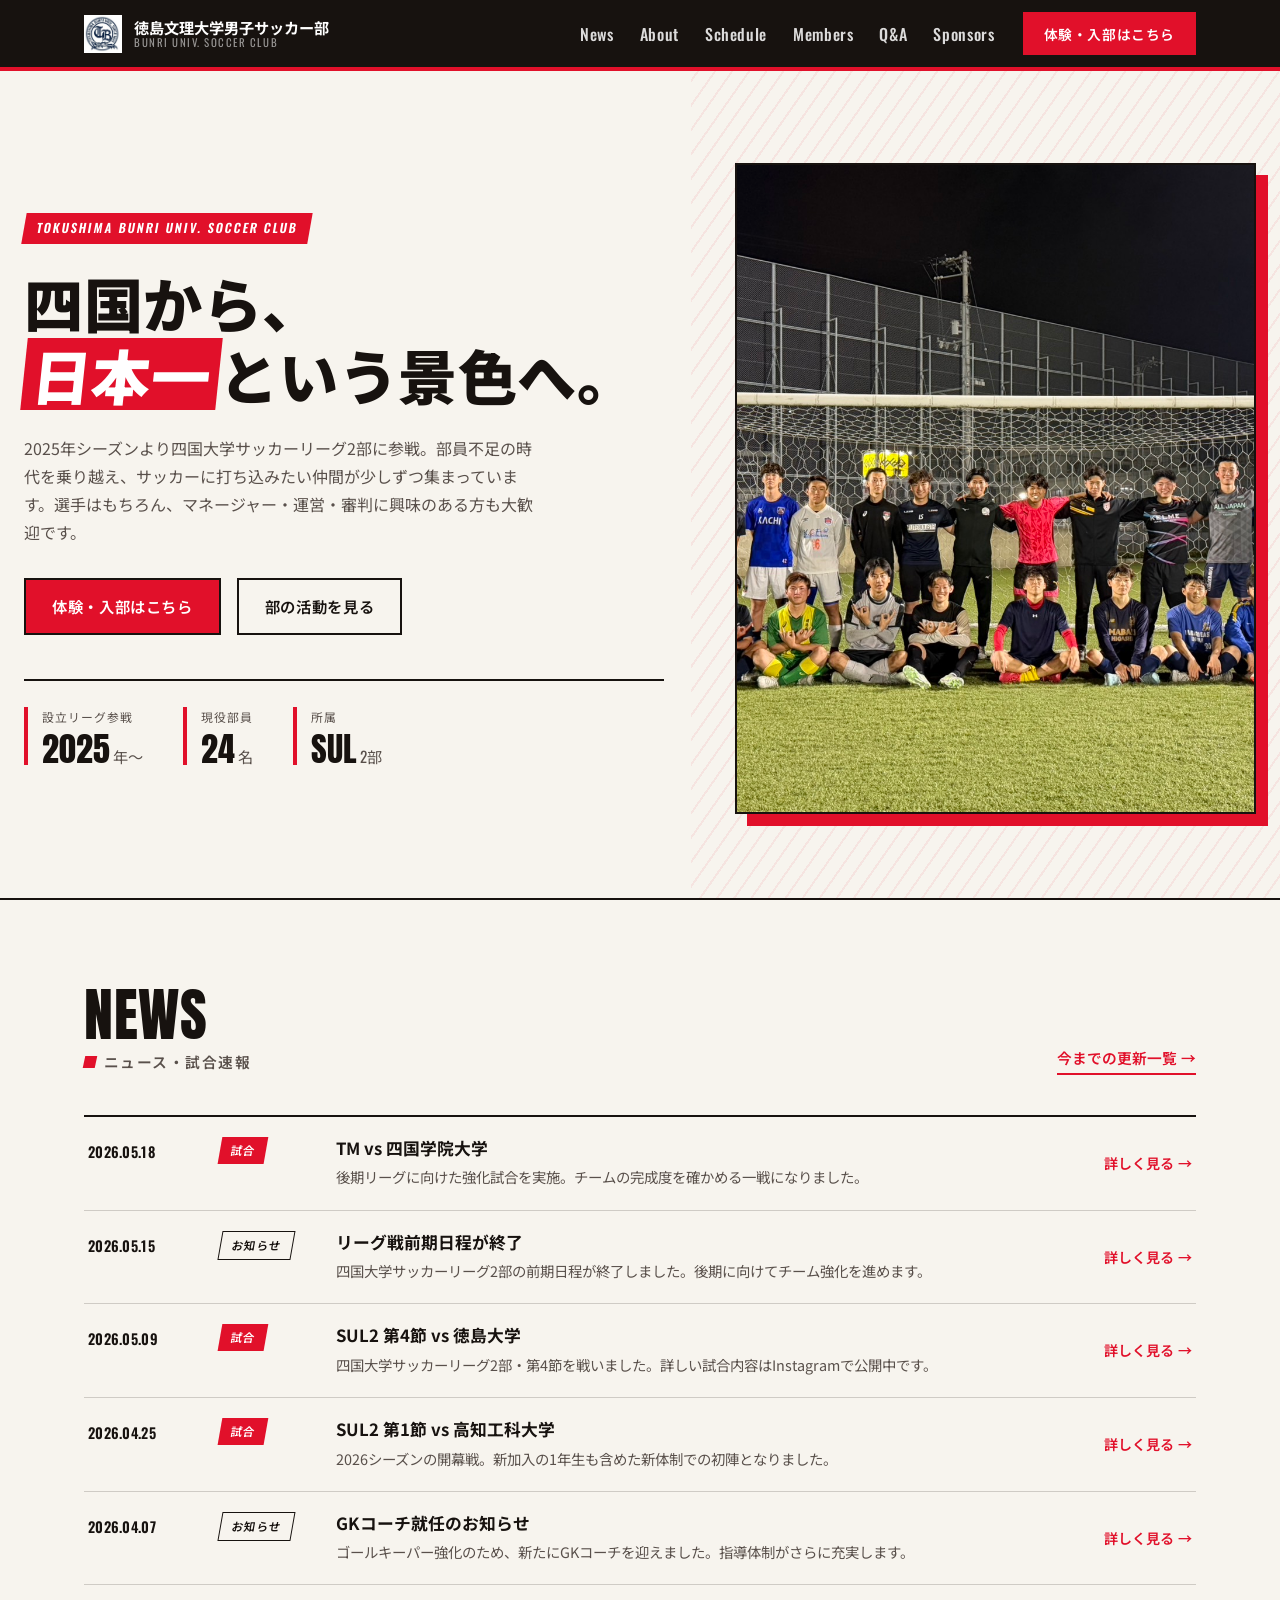
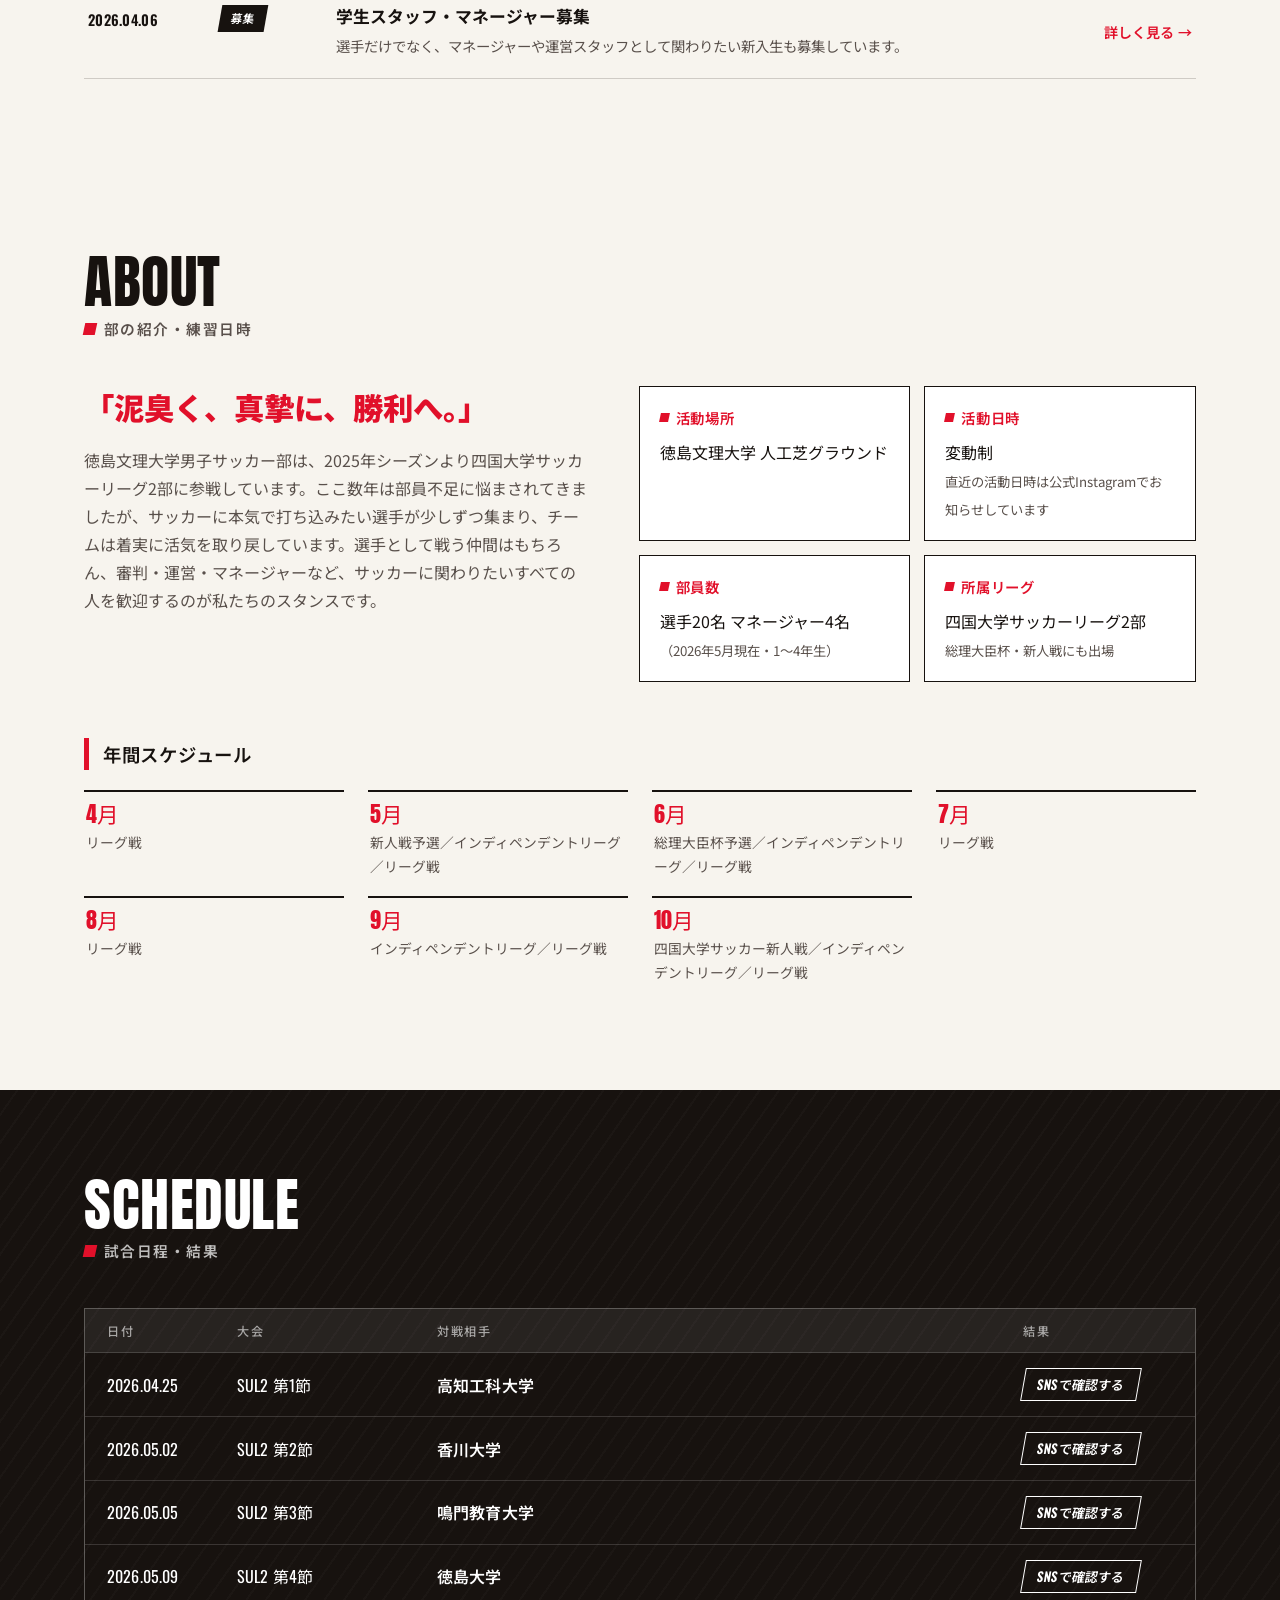
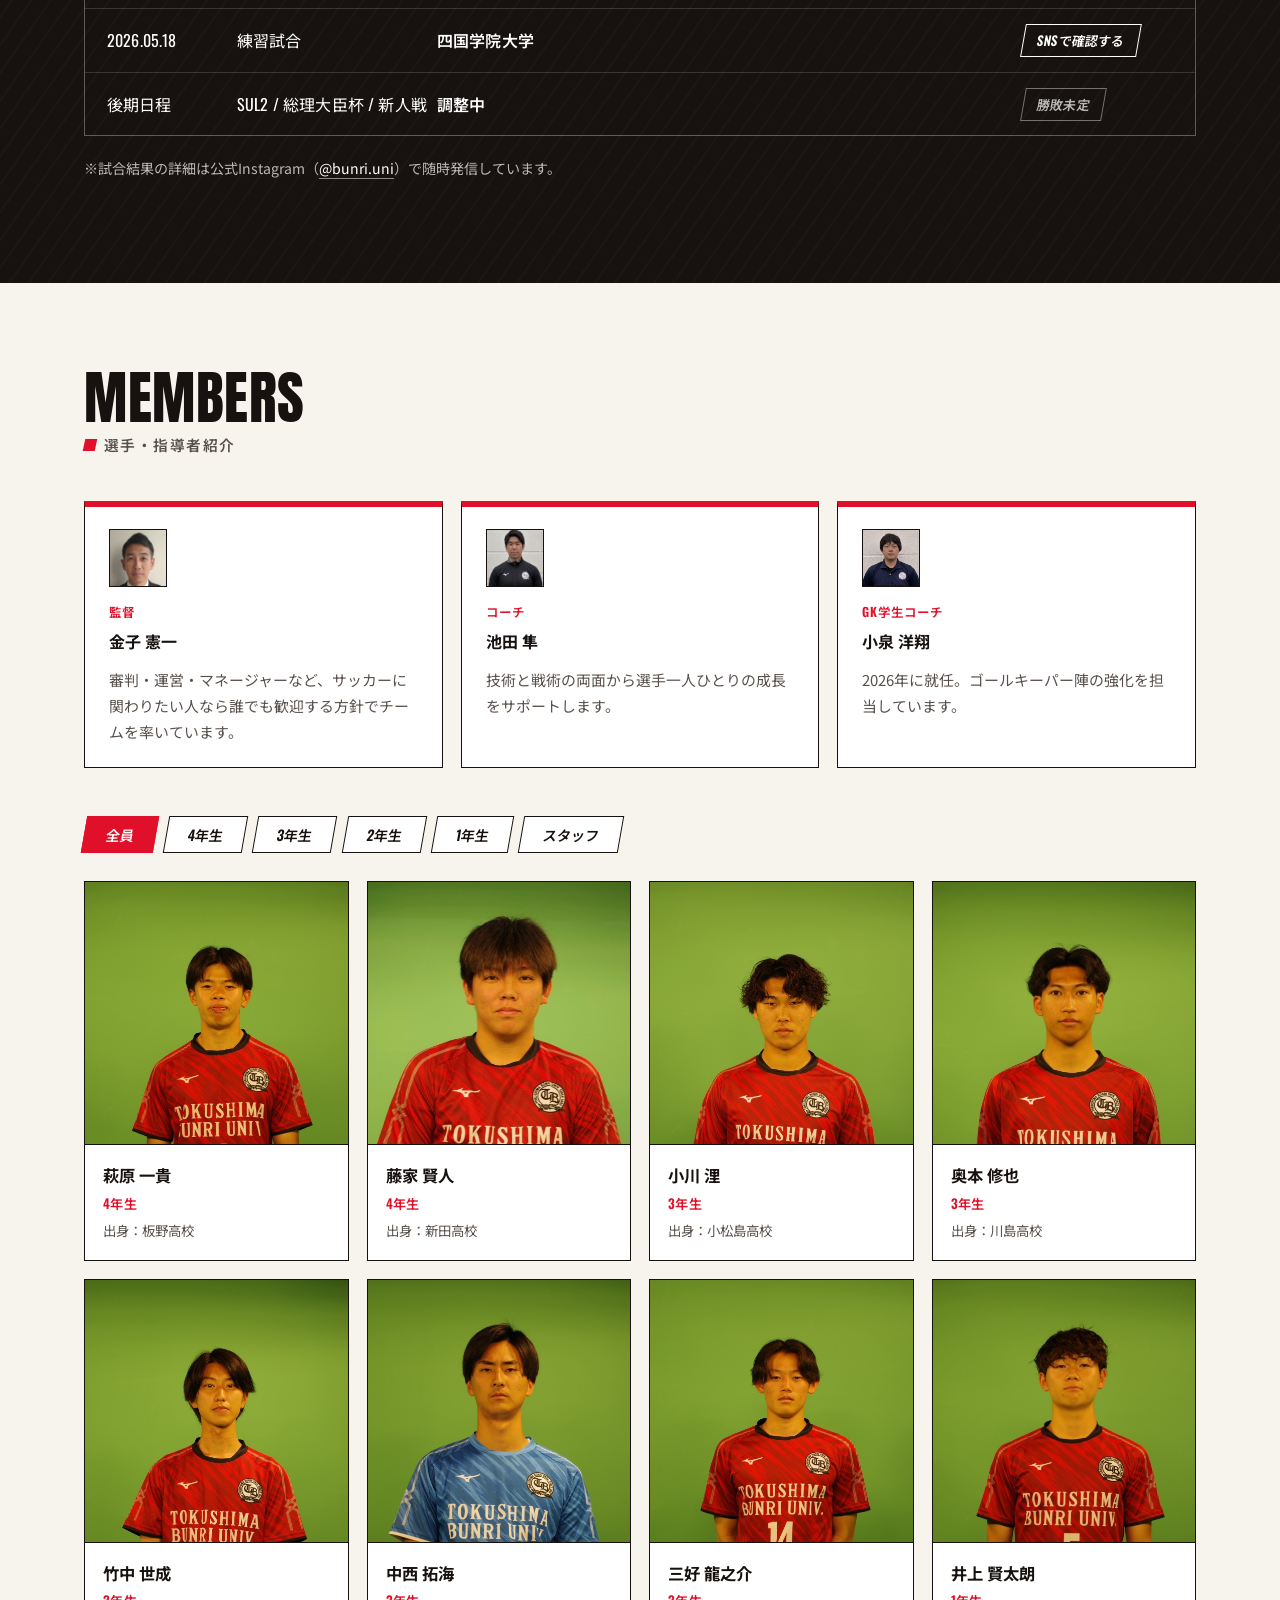
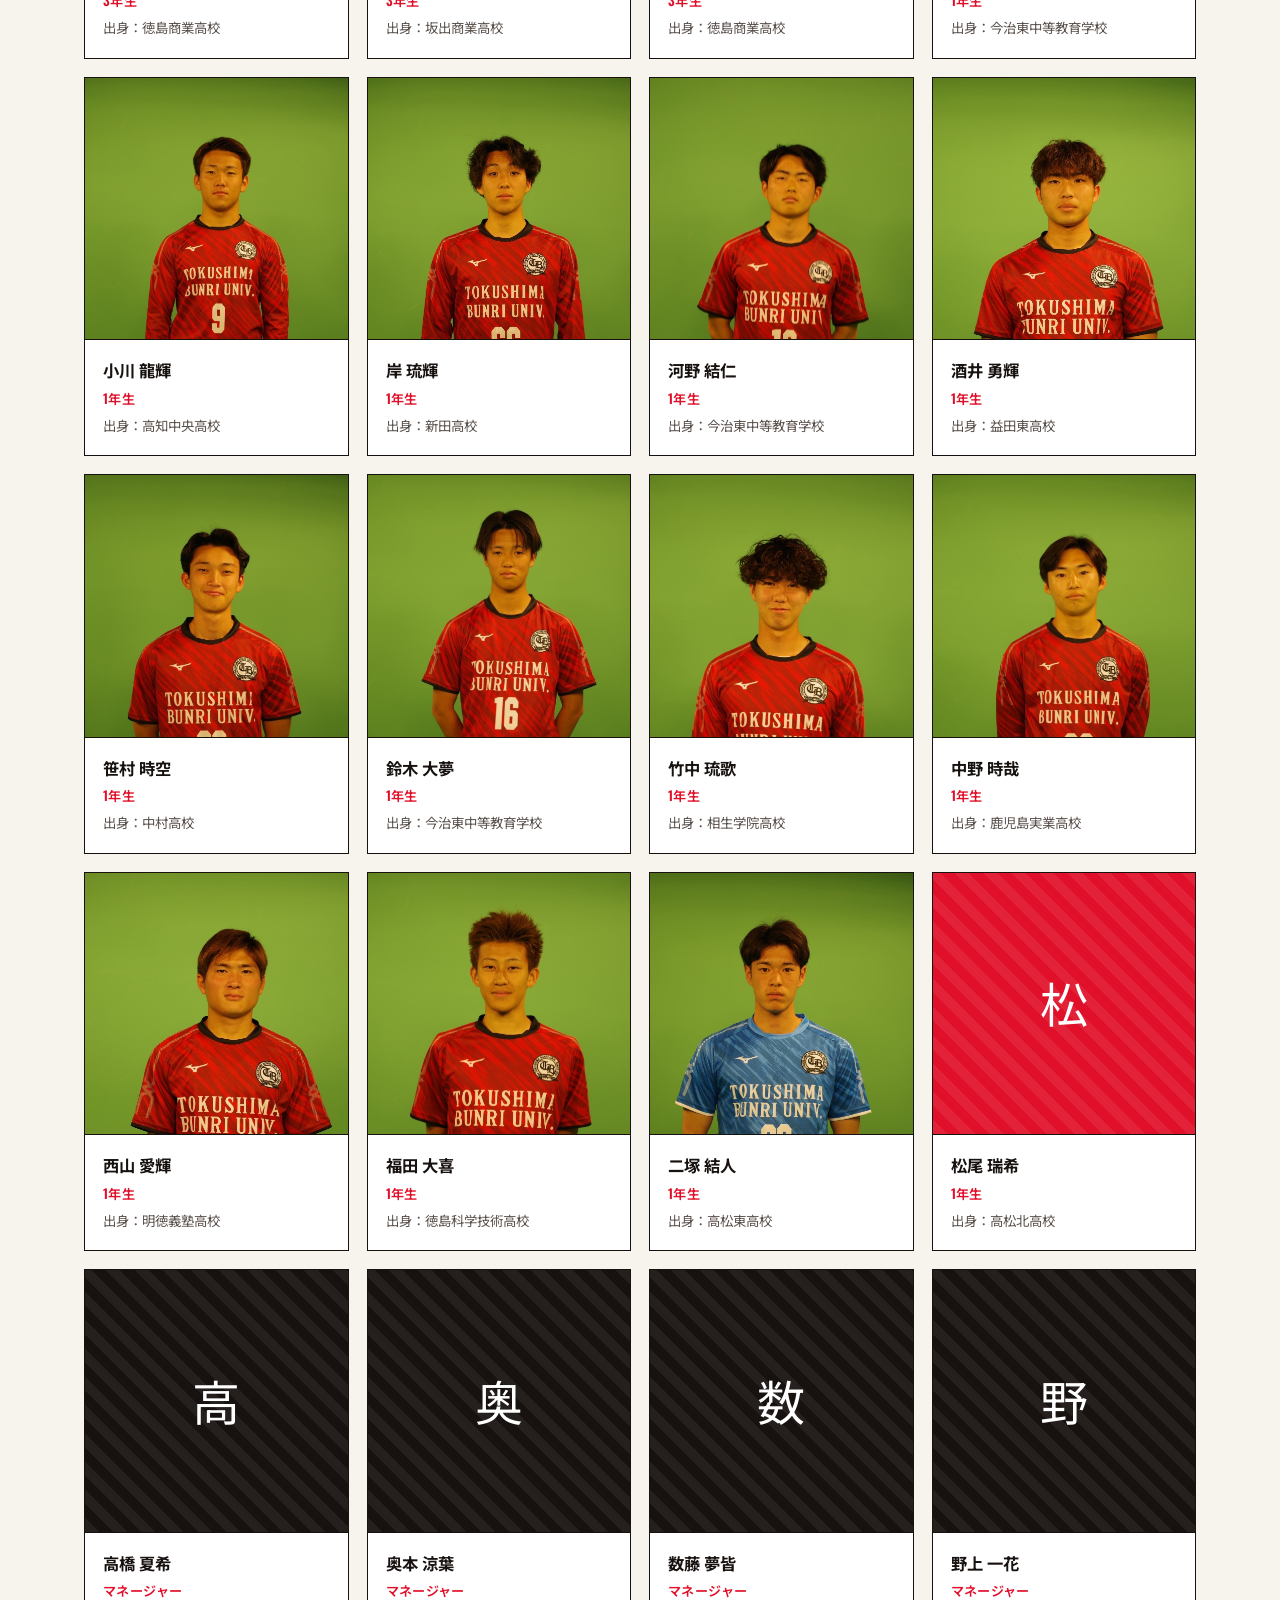
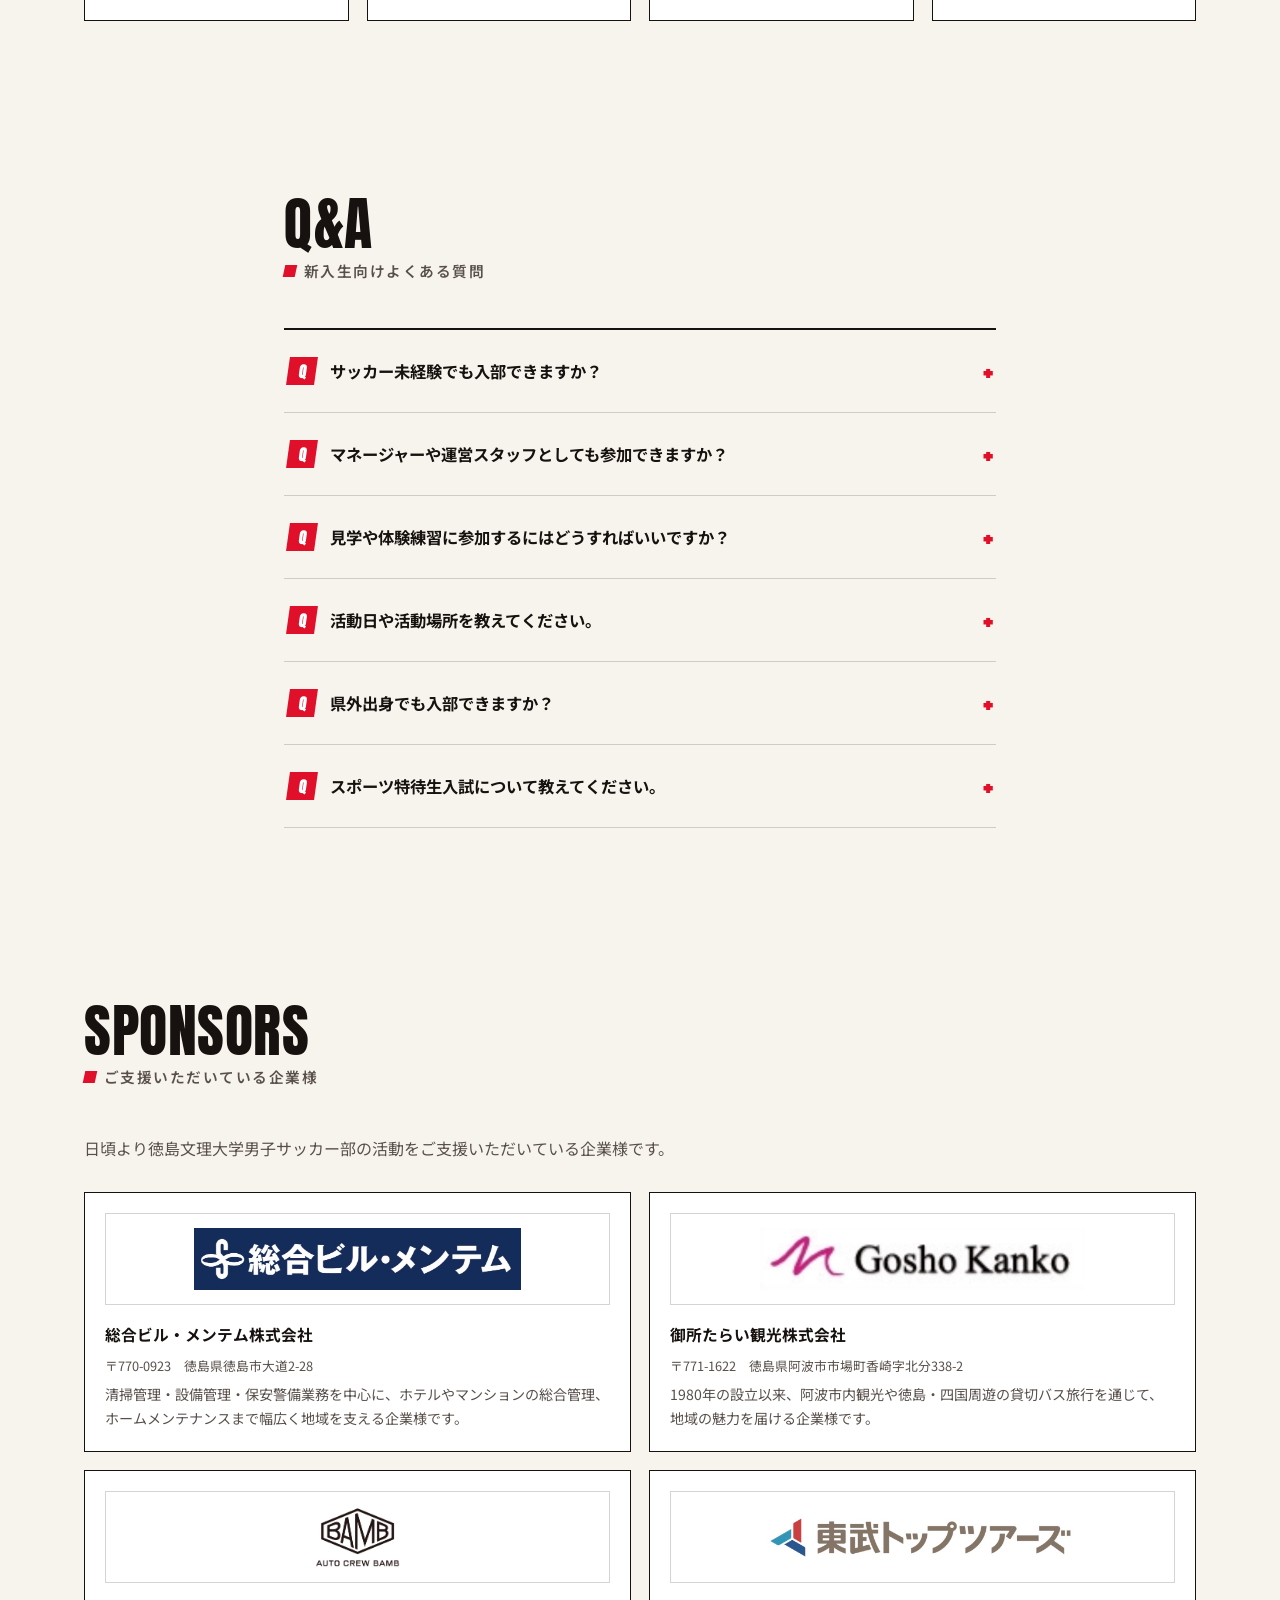
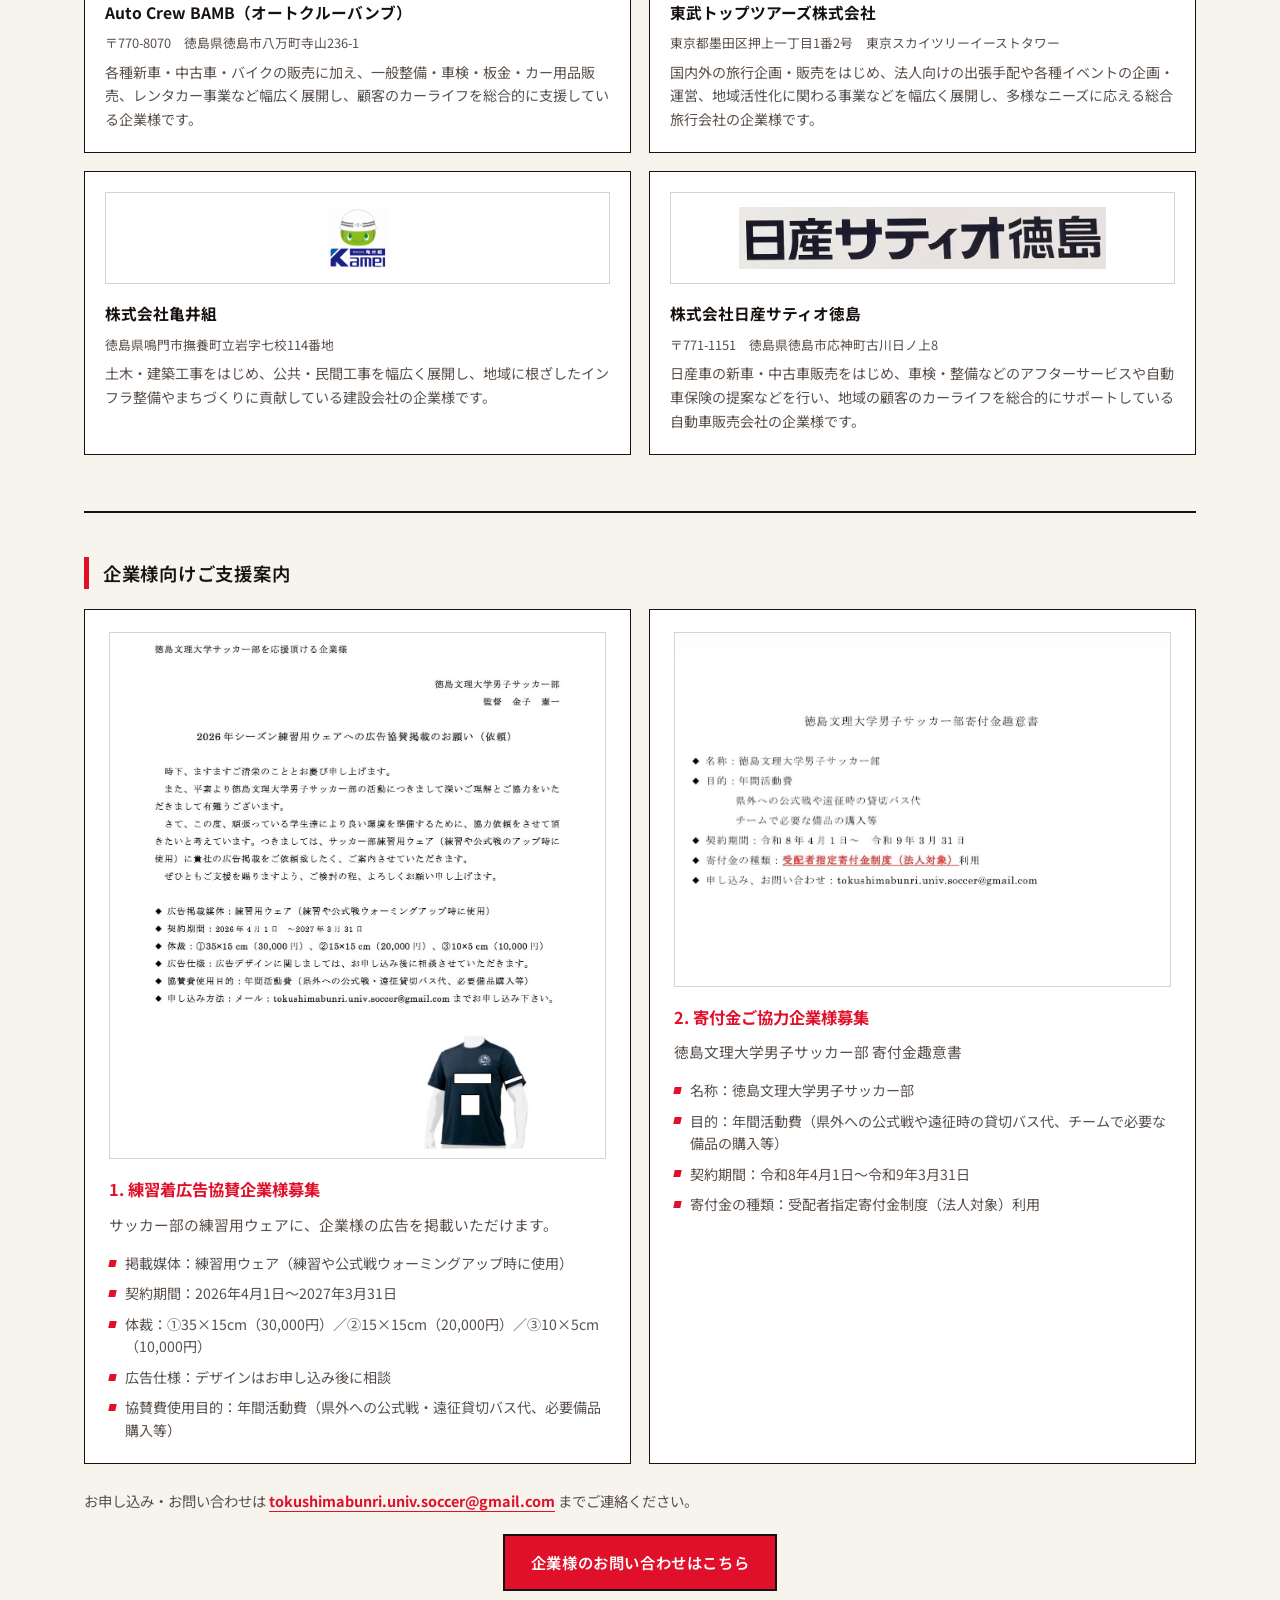
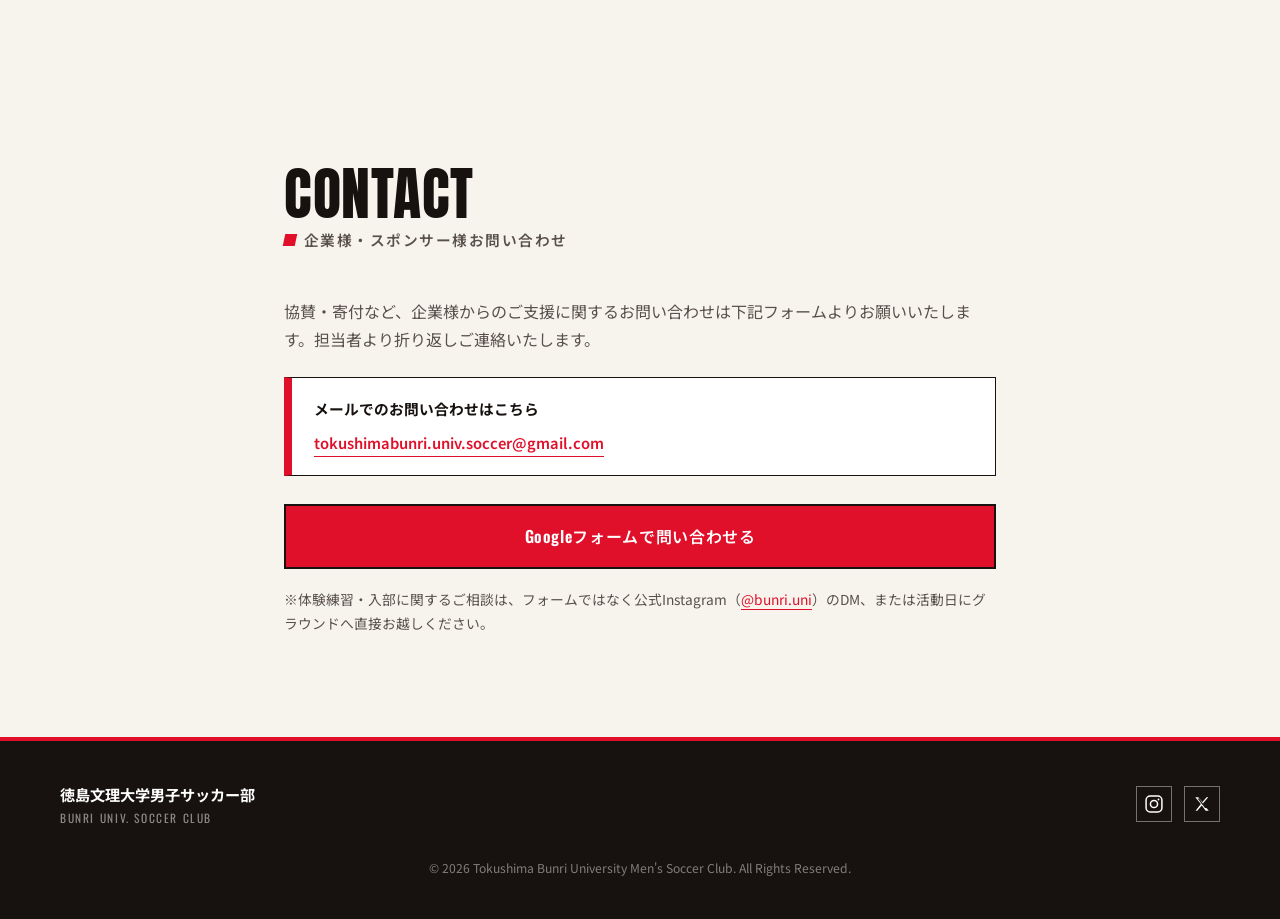
==== commit c5308f15: "Add files via upload" ====
--- a/index.html
+++ b/index.html
@@ -81,7 +81,7 @@
     <div class="section-inner">
       <div class="section-head">
         <h2 class="section-title"><span class="section-title-en">News</span><span class="section-title-jp">ニュース・試合速報</span></h2>
-        <a href="#" target="_blank" rel="noopener" class="section-link js-instagram-link">Instagramで全てを見る →</a>
+        <a href="news.html" class="section-link">今までの更新一覧 →</a>
       </div>
 
       <div class="news-grid" id="newsGrid">
@@ -154,6 +154,7 @@
         <button class="filter-btn is-active" data-filter="all">全員</button>
         <button class="filter-btn" data-filter="4年">4年生</button>
         <button class="filter-btn" data-filter="3年">3年生</button>
+        <button class="filter-btn" data-filter="2年">2年生</button>
         <button class="filter-btn" data-filter="1年">1年生</button>
         <button class="filter-btn" data-filter="スタッフ">スタッフ</button>
       </div>
--- a/styles.css
+++ b/styles.css
@@ -741,6 +741,7 @@
 }
 .player-card--staff:hover{ box-shadow: 6px 6px 0 var(--ink); }
 .player-card.is-hidden{ display: none; }
+.news-card.is-hidden{ display: none; }
 .player-photo{
   aspect-ratio: 1/1;
   background:
@@ -1033,3 +1034,44 @@
   color: rgba(255,255,255,.45);
   margin: 10px 0 0;
 }
+
+/* =========================================================
+
+/* =========================================================
+   NEWS ARCHIVE PAGE（news.html：更新一覧ページ）
+   ホームの News セクションと同じ .news-grid / .news-card を再利用し、
+   「詳しく見る」をアコーディオンの開閉ボタンにしたもの。
+========================================================= */
+
+/* 「詳しく見る」を <a> ではなく <button> として使うためのリセット
+   （見た目は .news-more の基本スタイルをそのまま流用する） */
+button.news-more{
+  background: none;
+  border: none;
+  padding: 0;
+  cursor: pointer;
+  font-family: inherit;
+}
+/* 矢印アイコンを開閉状態に応じて切り替える（ホームの <a> 版には
+   aria-expanded が無いので、この一覧ページの分だけに適用される） */
+.news-more[aria-expanded]::after{ content: " ▾"; }
+.news-more[aria-expanded="true"]::after{ content: " ▴"; }
+
+/* 開閉する詳細パネル（.news-card のグリッドに全幅の行として追加する） */
+.news-detail{
+  grid-column: 1 / -1;
+  margin-top: 6px;
+  padding-top: 14px;
+  border-top: 1px dashed var(--line);
+  color: var(--ink-soft);
+  font-size: .92rem;
+  line-height: 1.8;
+  white-space: pre-line;
+}
+.news-detail p{ margin: 0 0 10px; }
+.news-detail p:last-child{ margin-bottom: 0; }
+.news-detail a{ color: var(--red); font-weight: 600; border-bottom: 1px solid var(--red); white-space: normal; }
+
+@media (max-width: 720px){
+  .news-detail{ grid-column: 1 / -1; }
+}
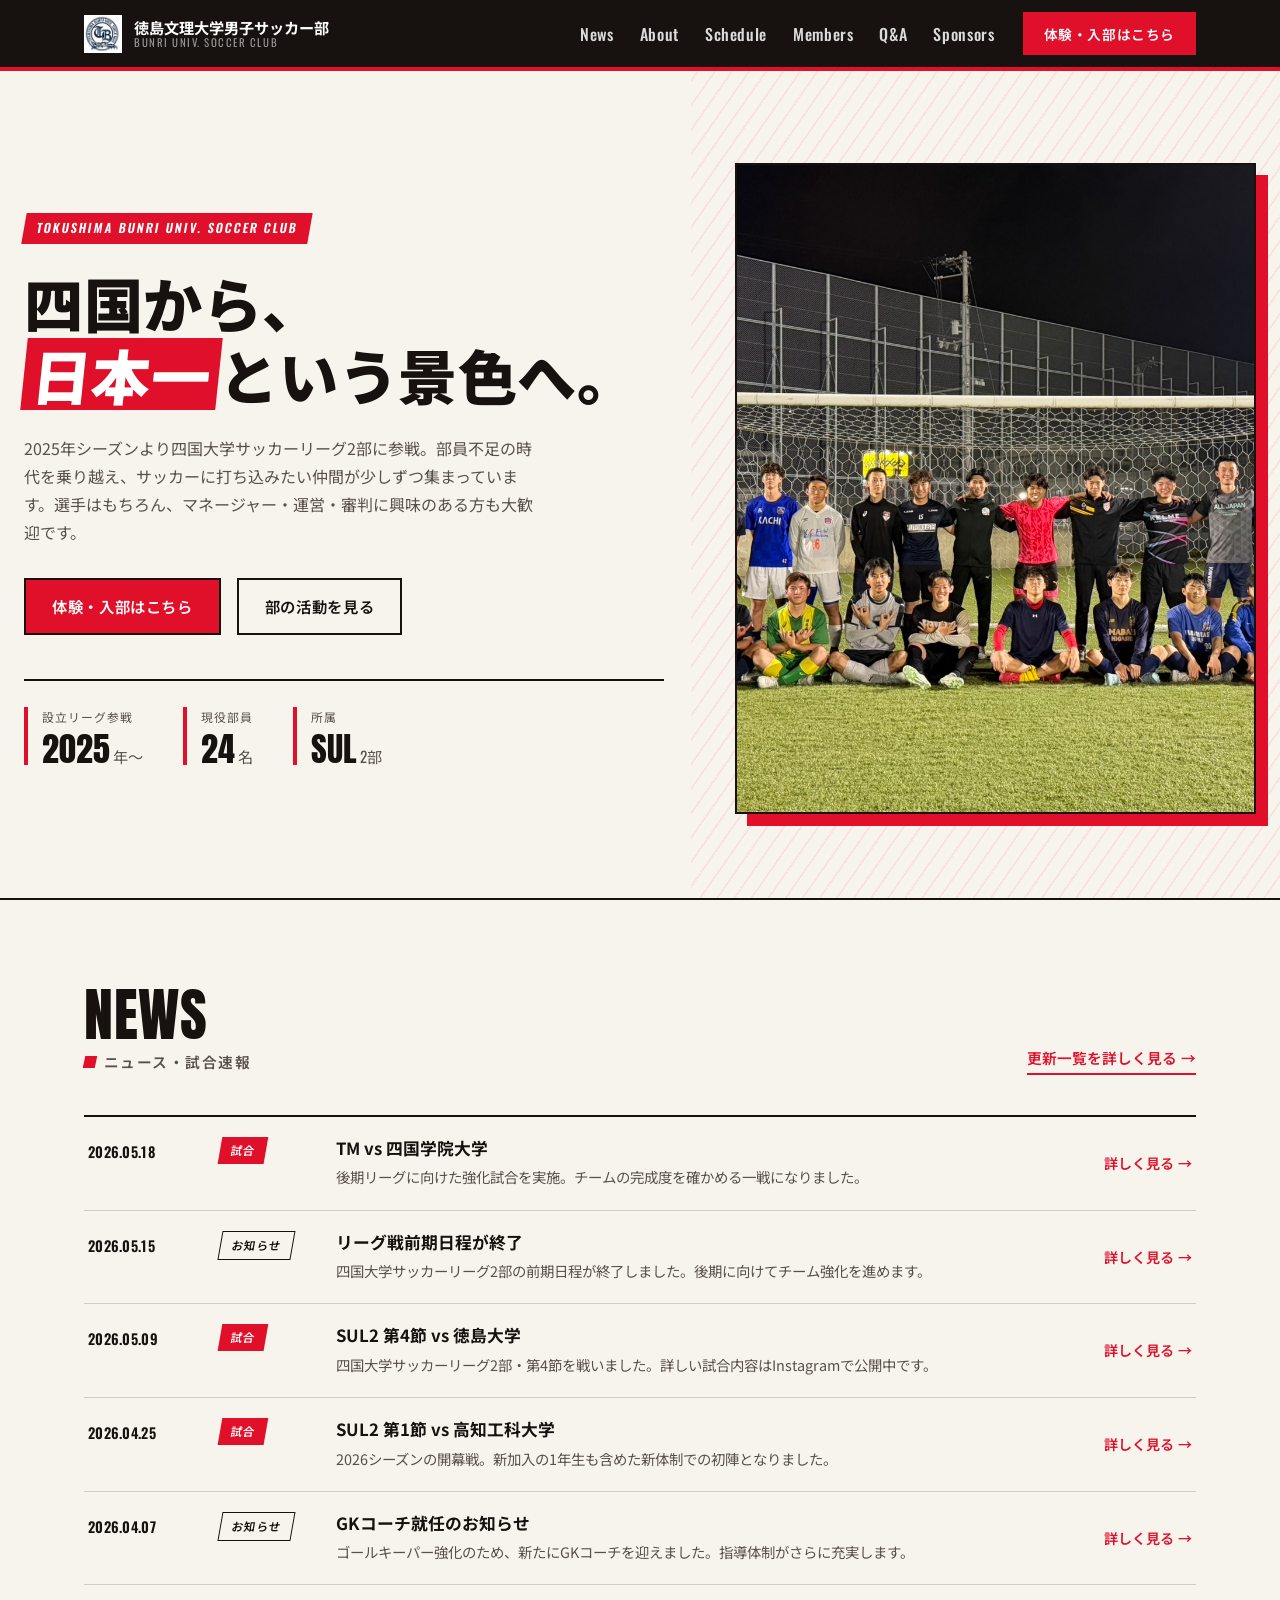
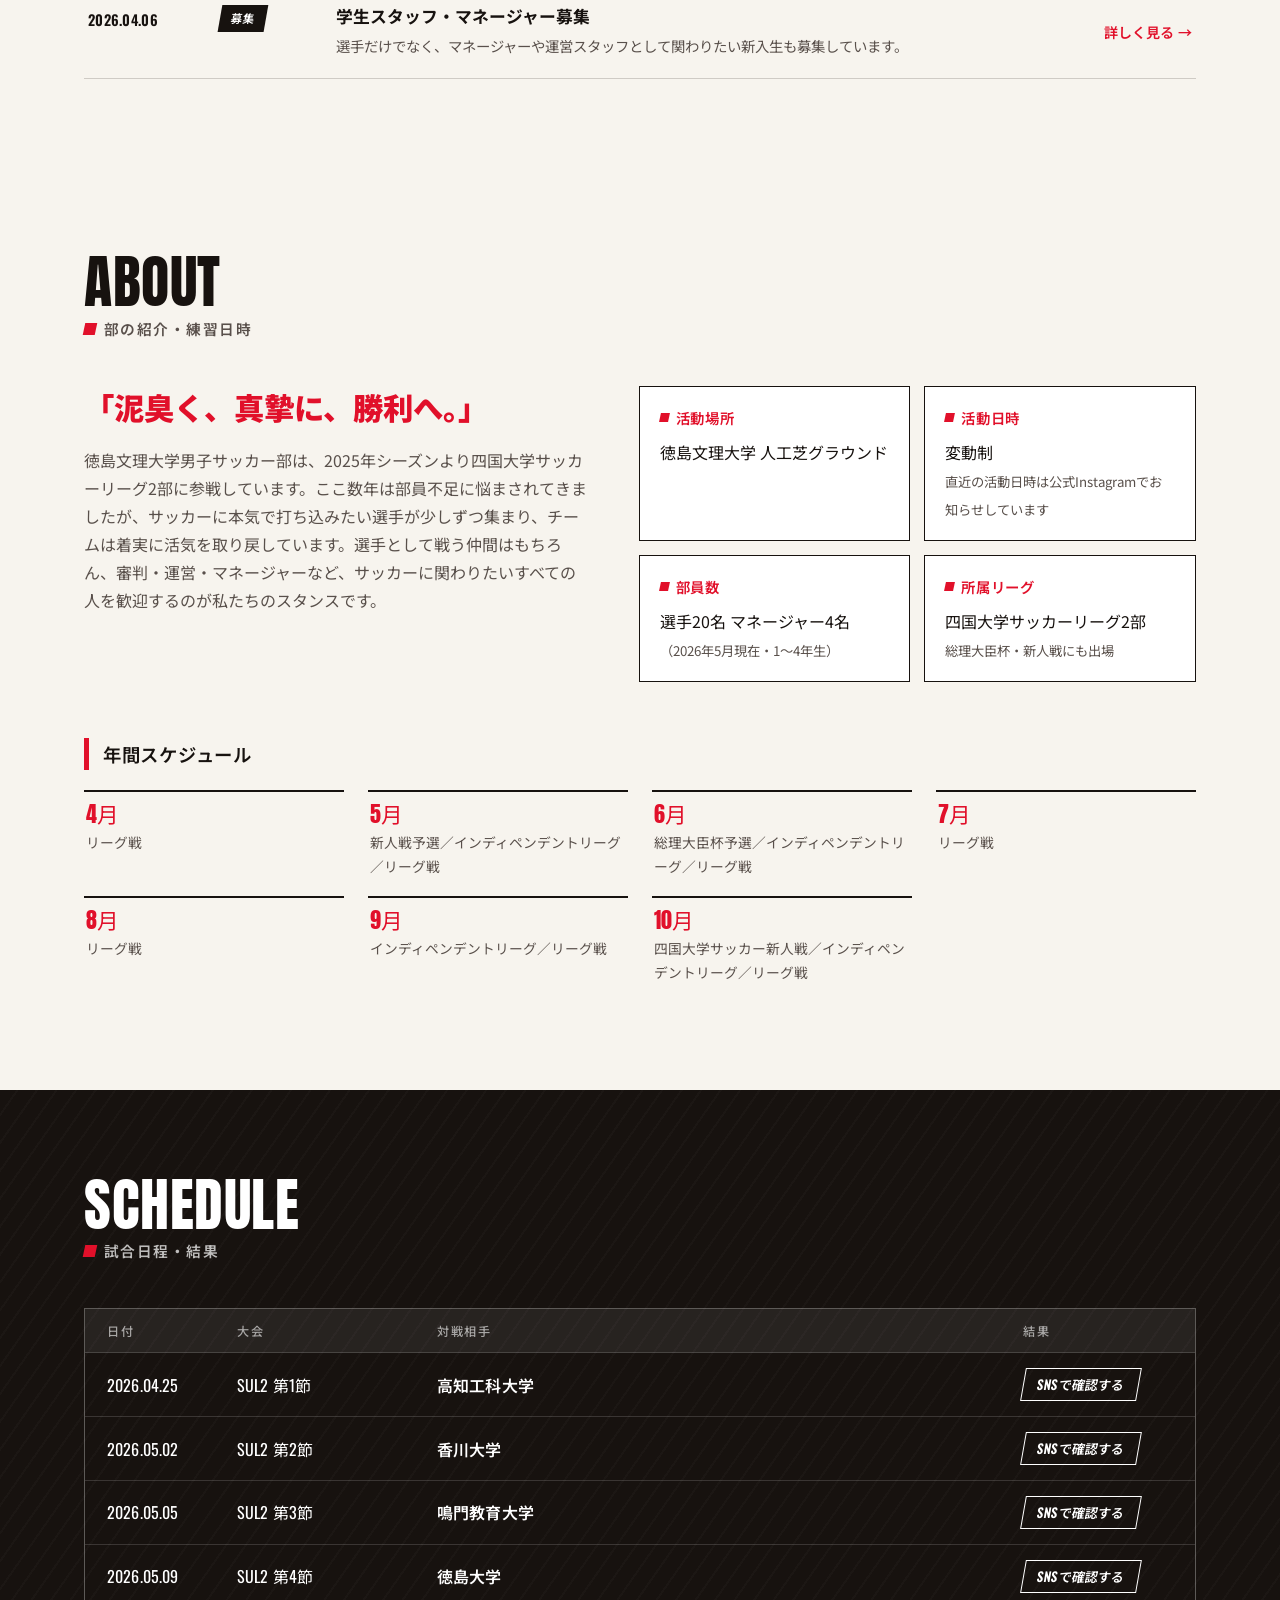
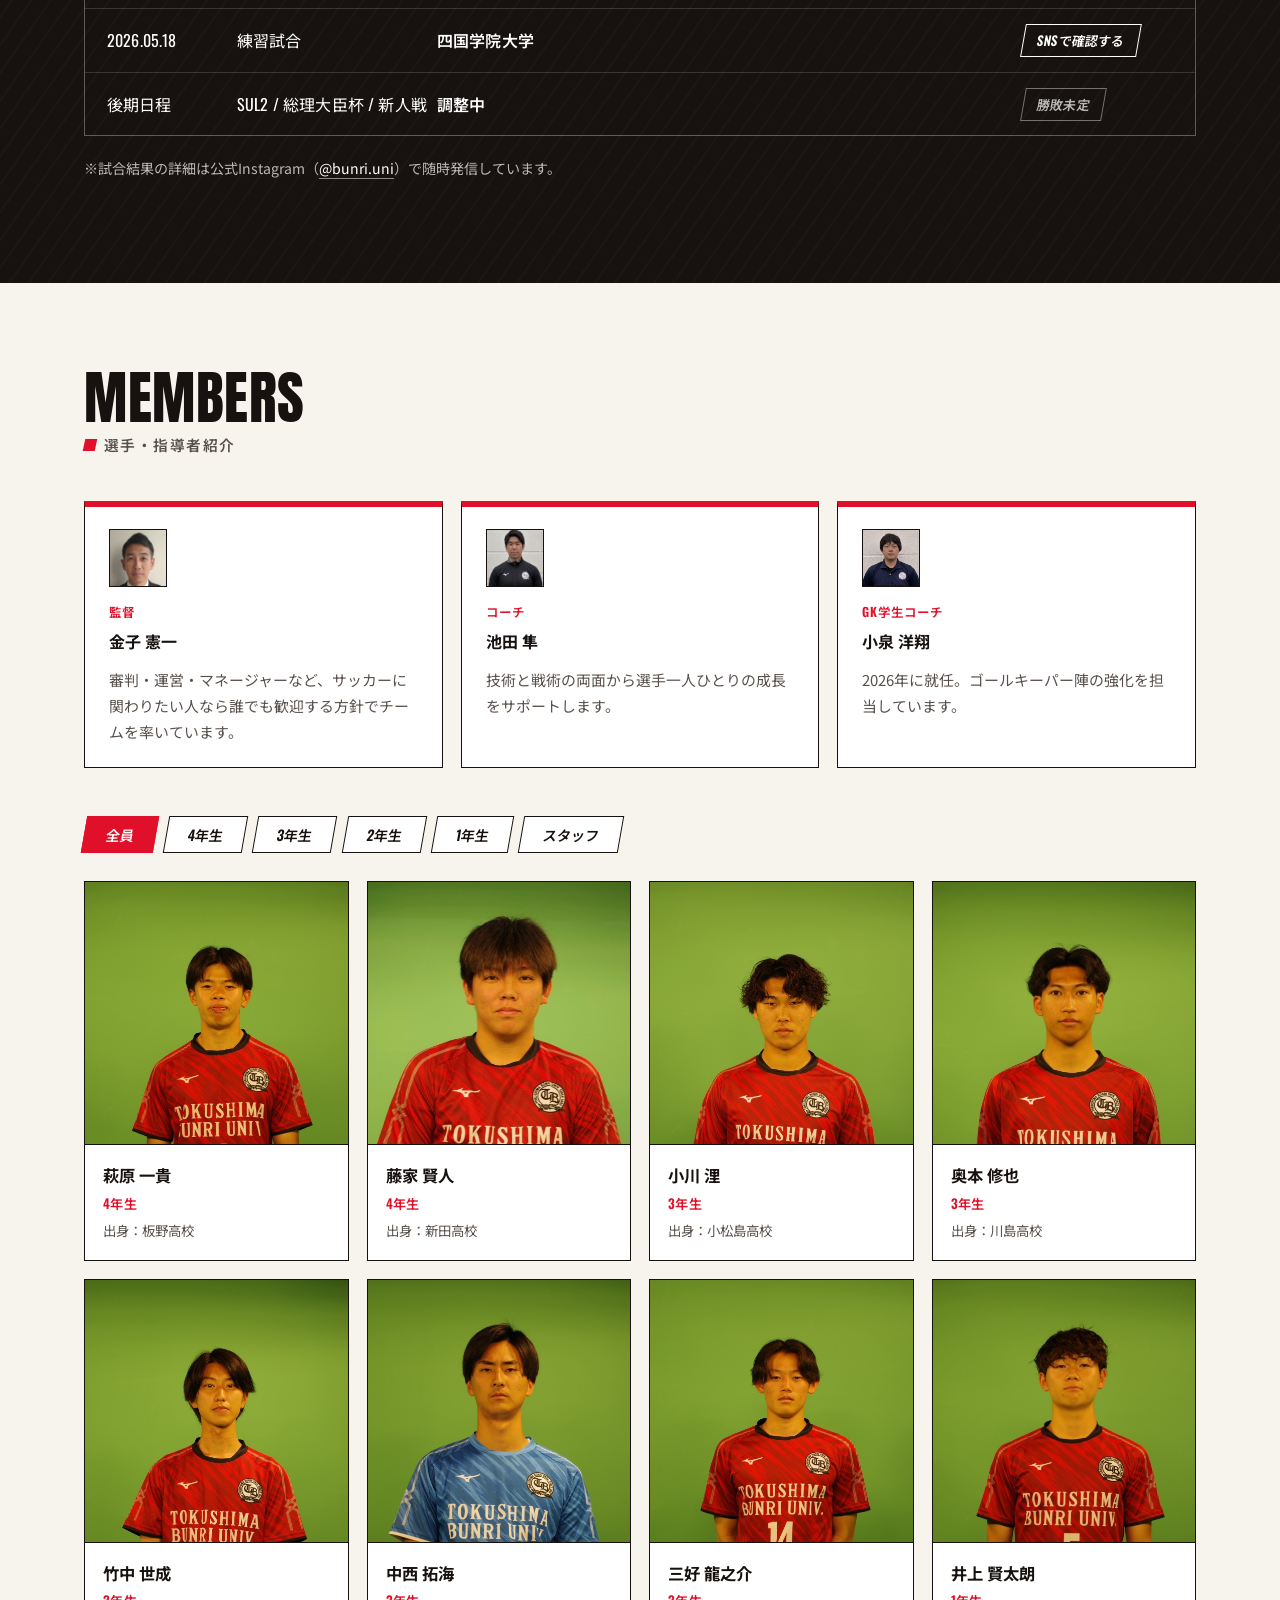
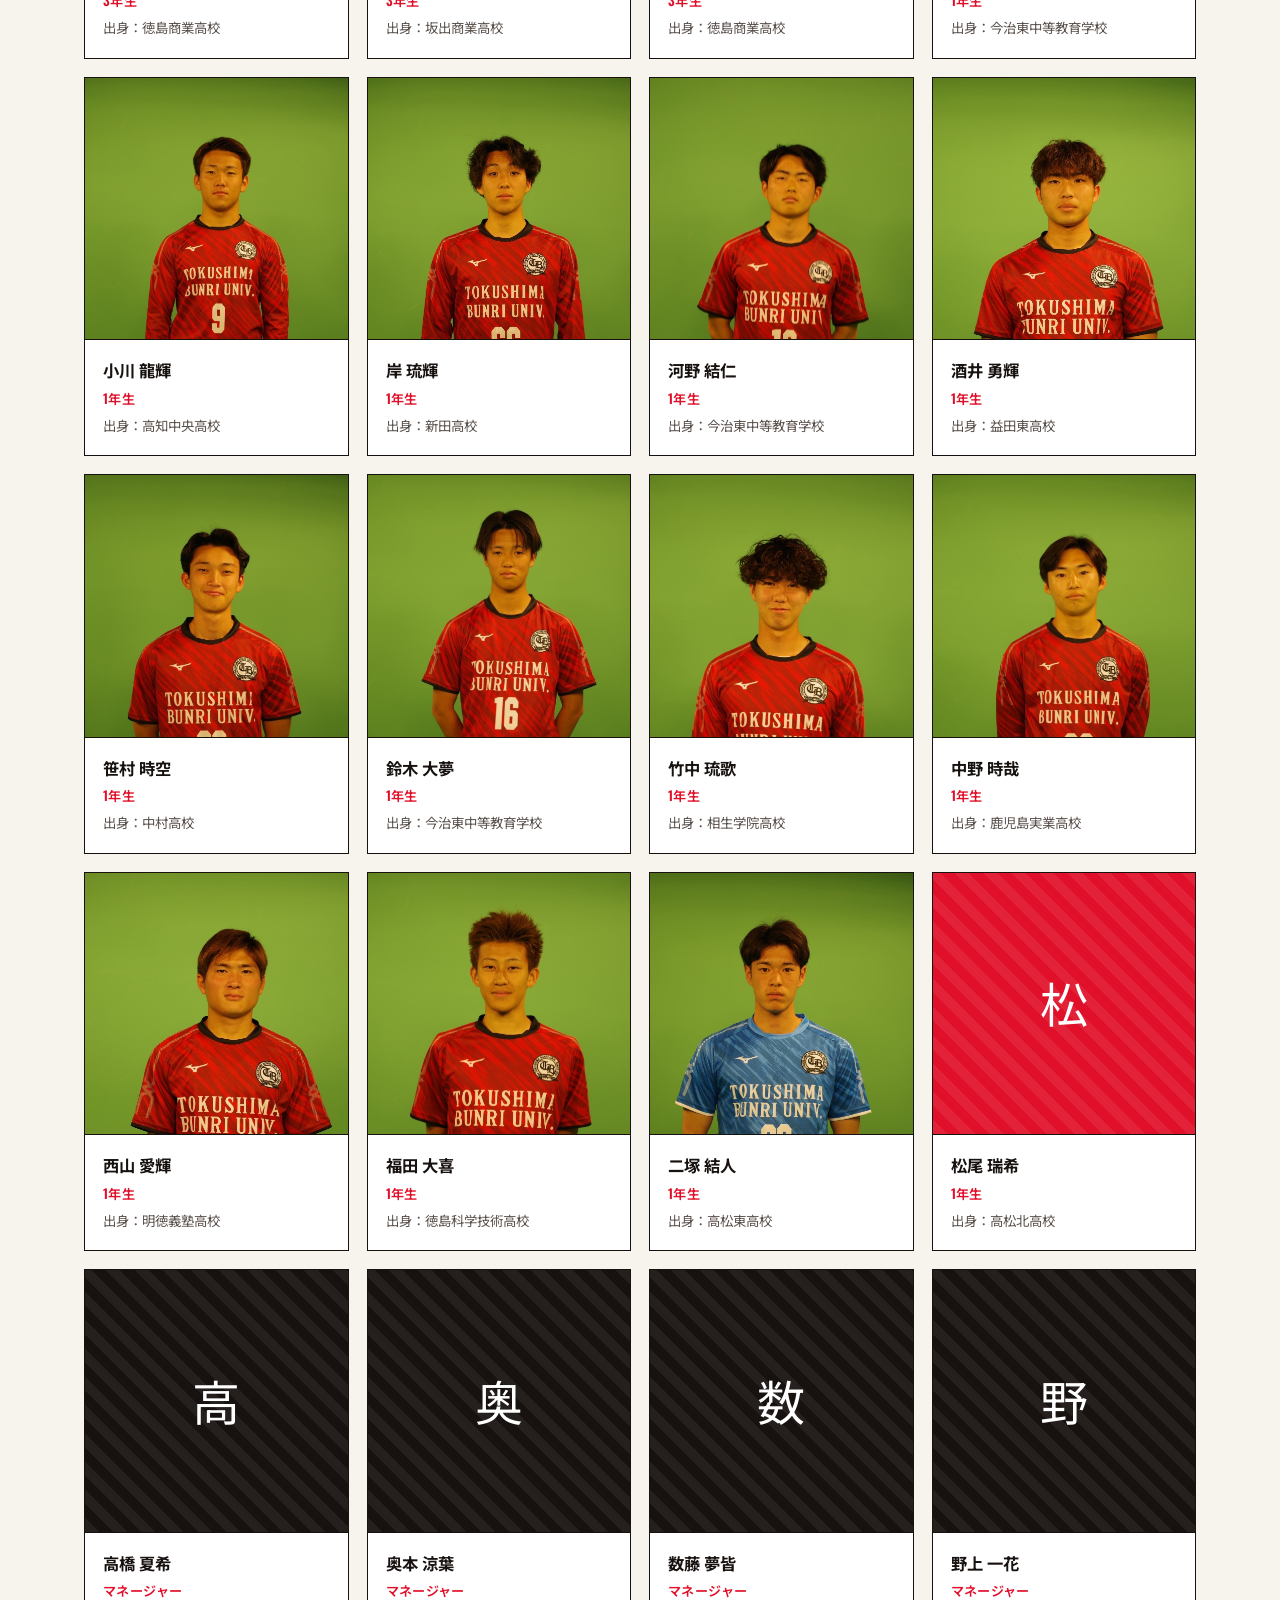
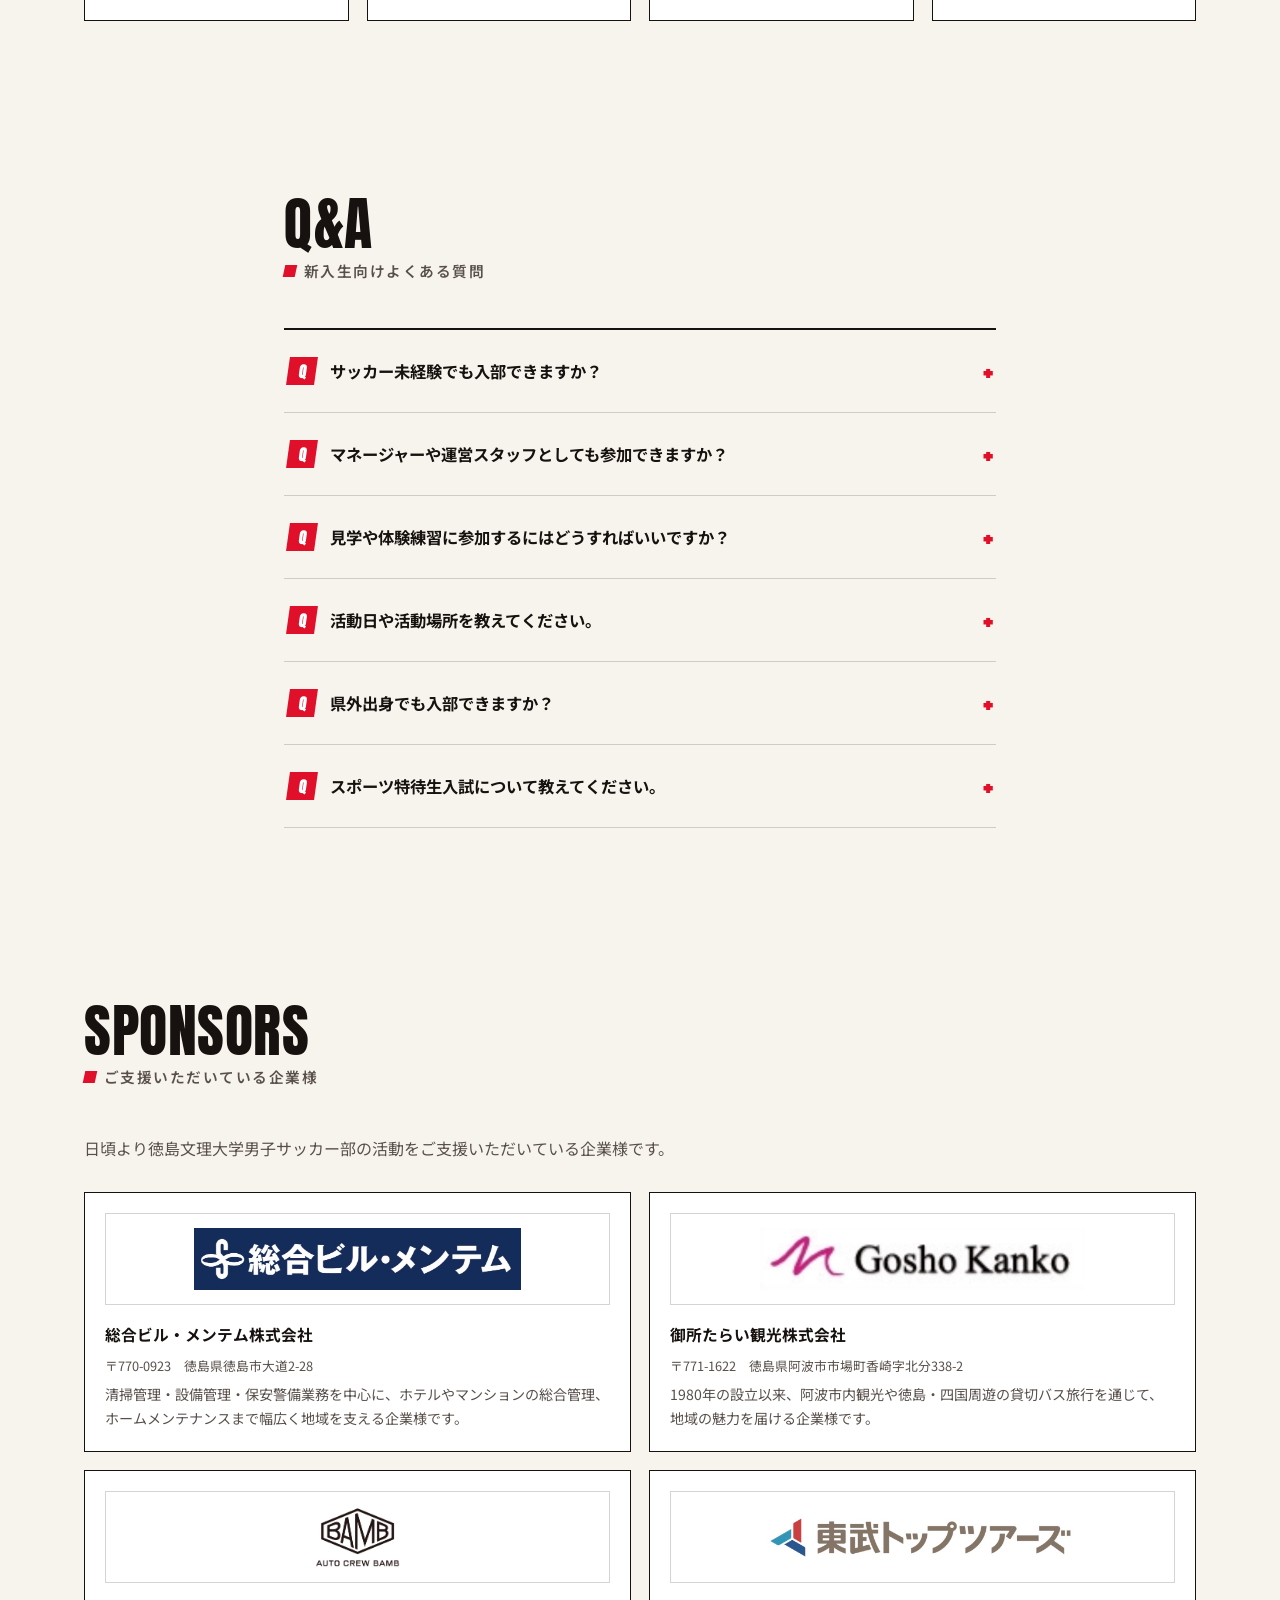
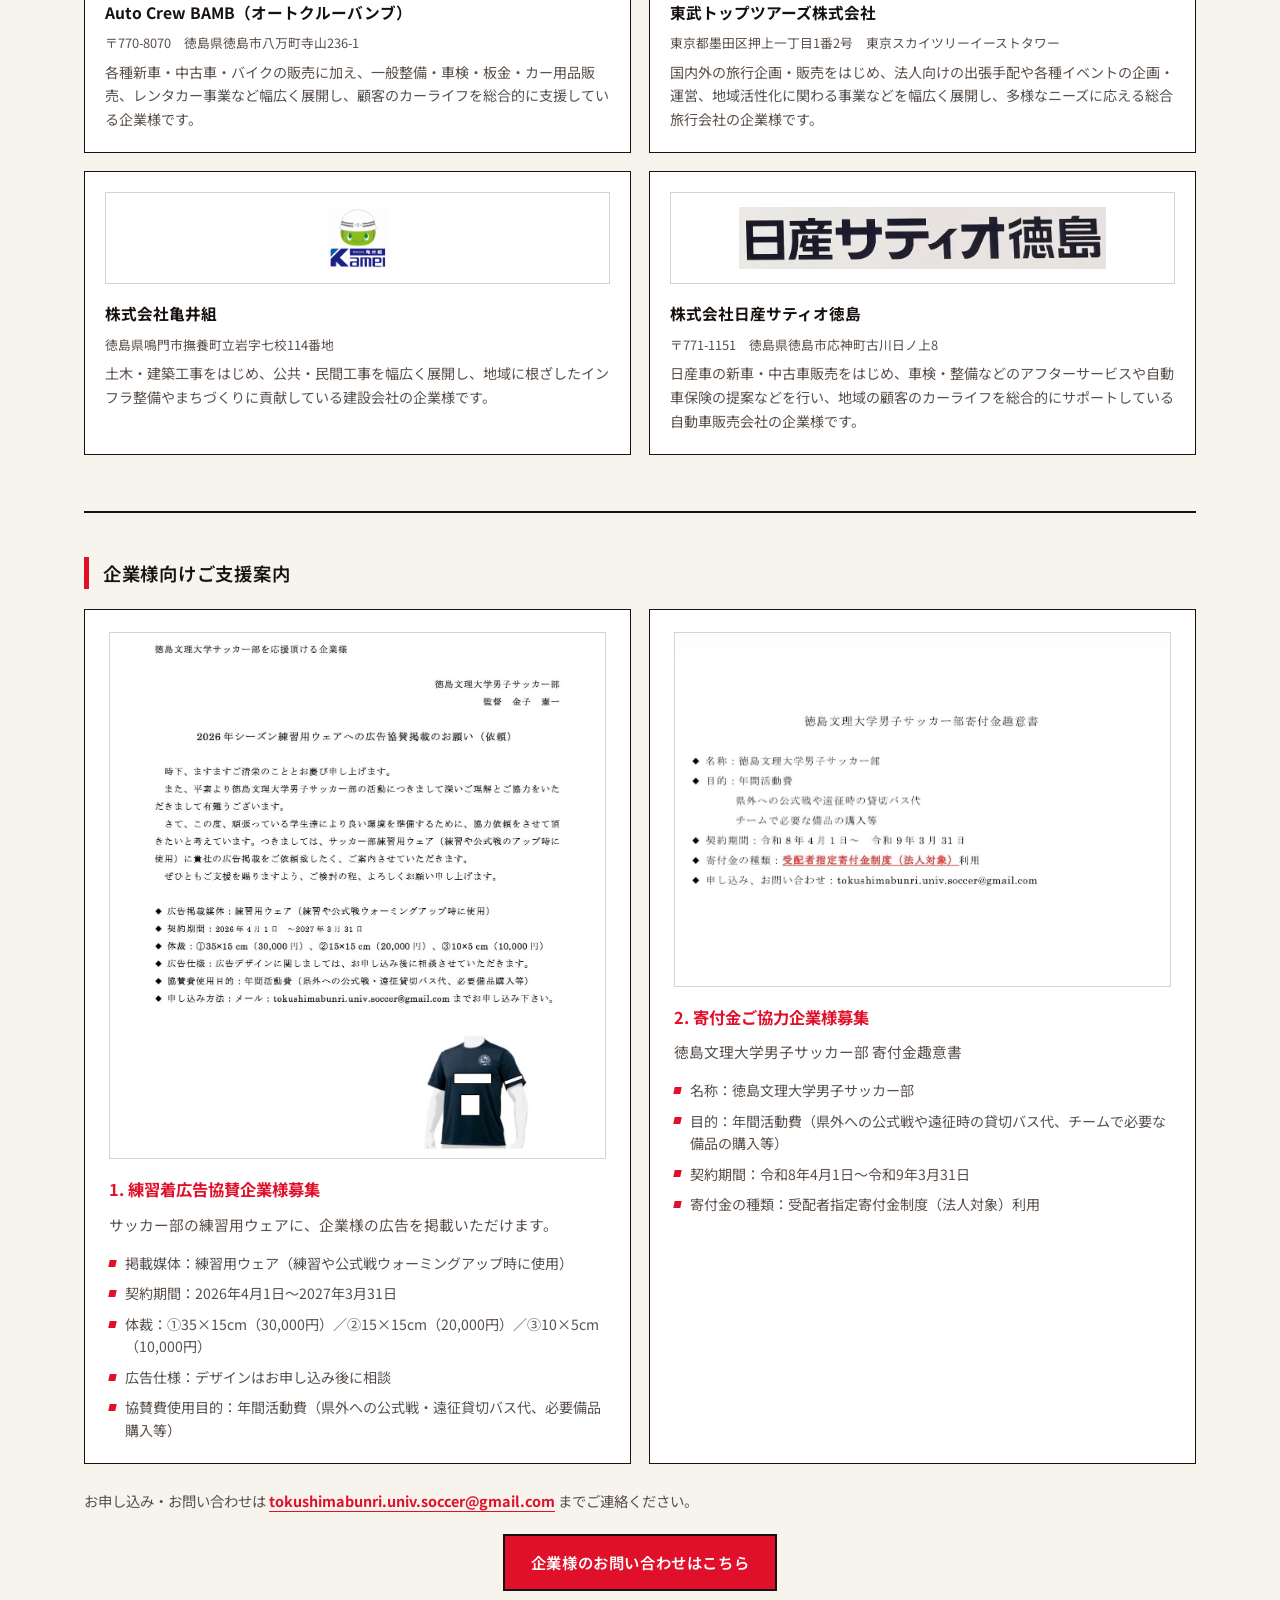
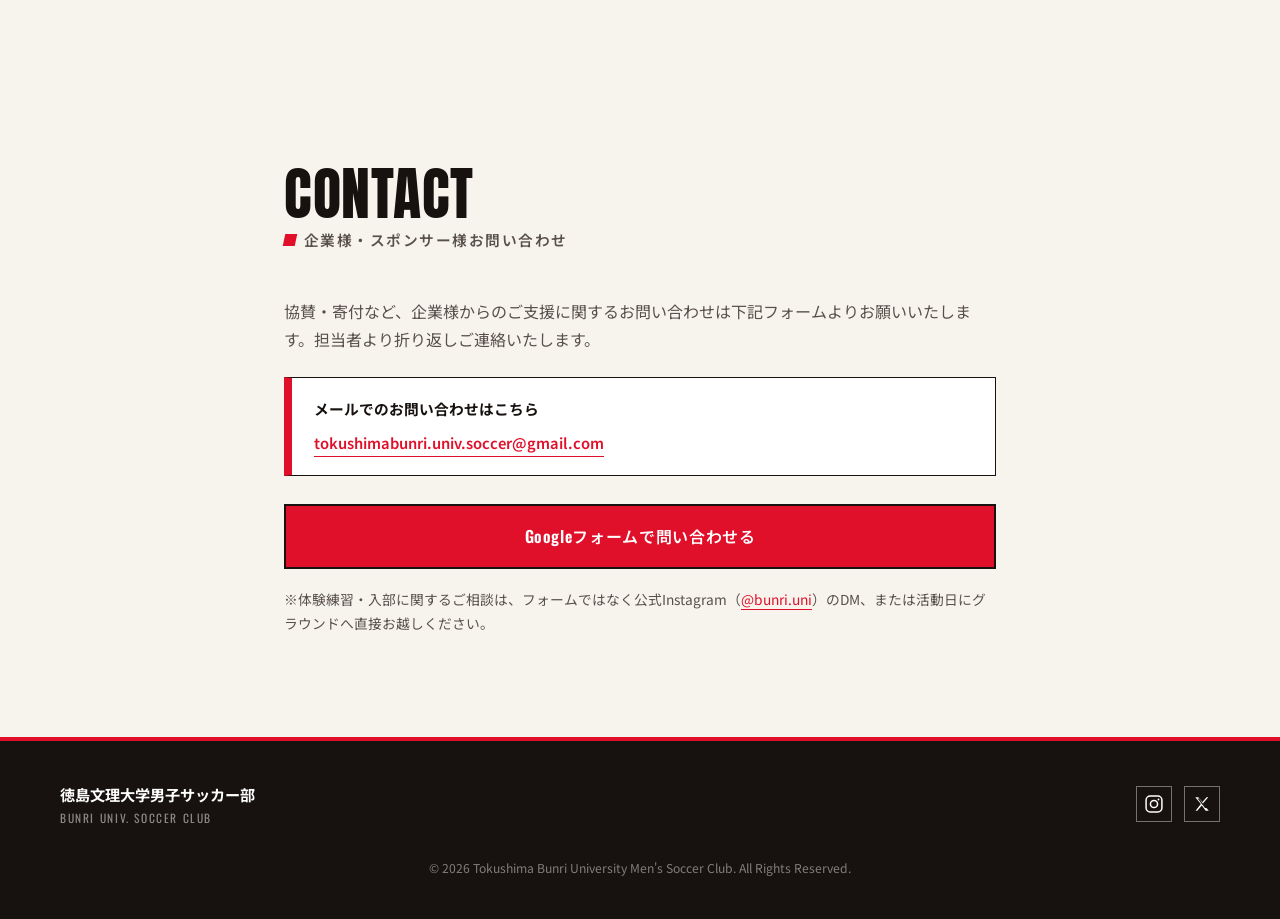
==== commit 719e8a08: "Add files via upload" ====
--- a/index.html
+++ b/index.html
@@ -81,7 +81,7 @@
     <div class="section-inner">
       <div class="section-head">
         <h2 class="section-title"><span class="section-title-en">News</span><span class="section-title-jp">ニュース・試合速報</span></h2>
-        <a href="news.html" class="section-link">今までの更新一覧 →</a>
+        <a href="news.html" class="section-link">更新一覧を詳しく見る →</a>
       </div>
 
       <div class="news-grid" id="newsGrid">
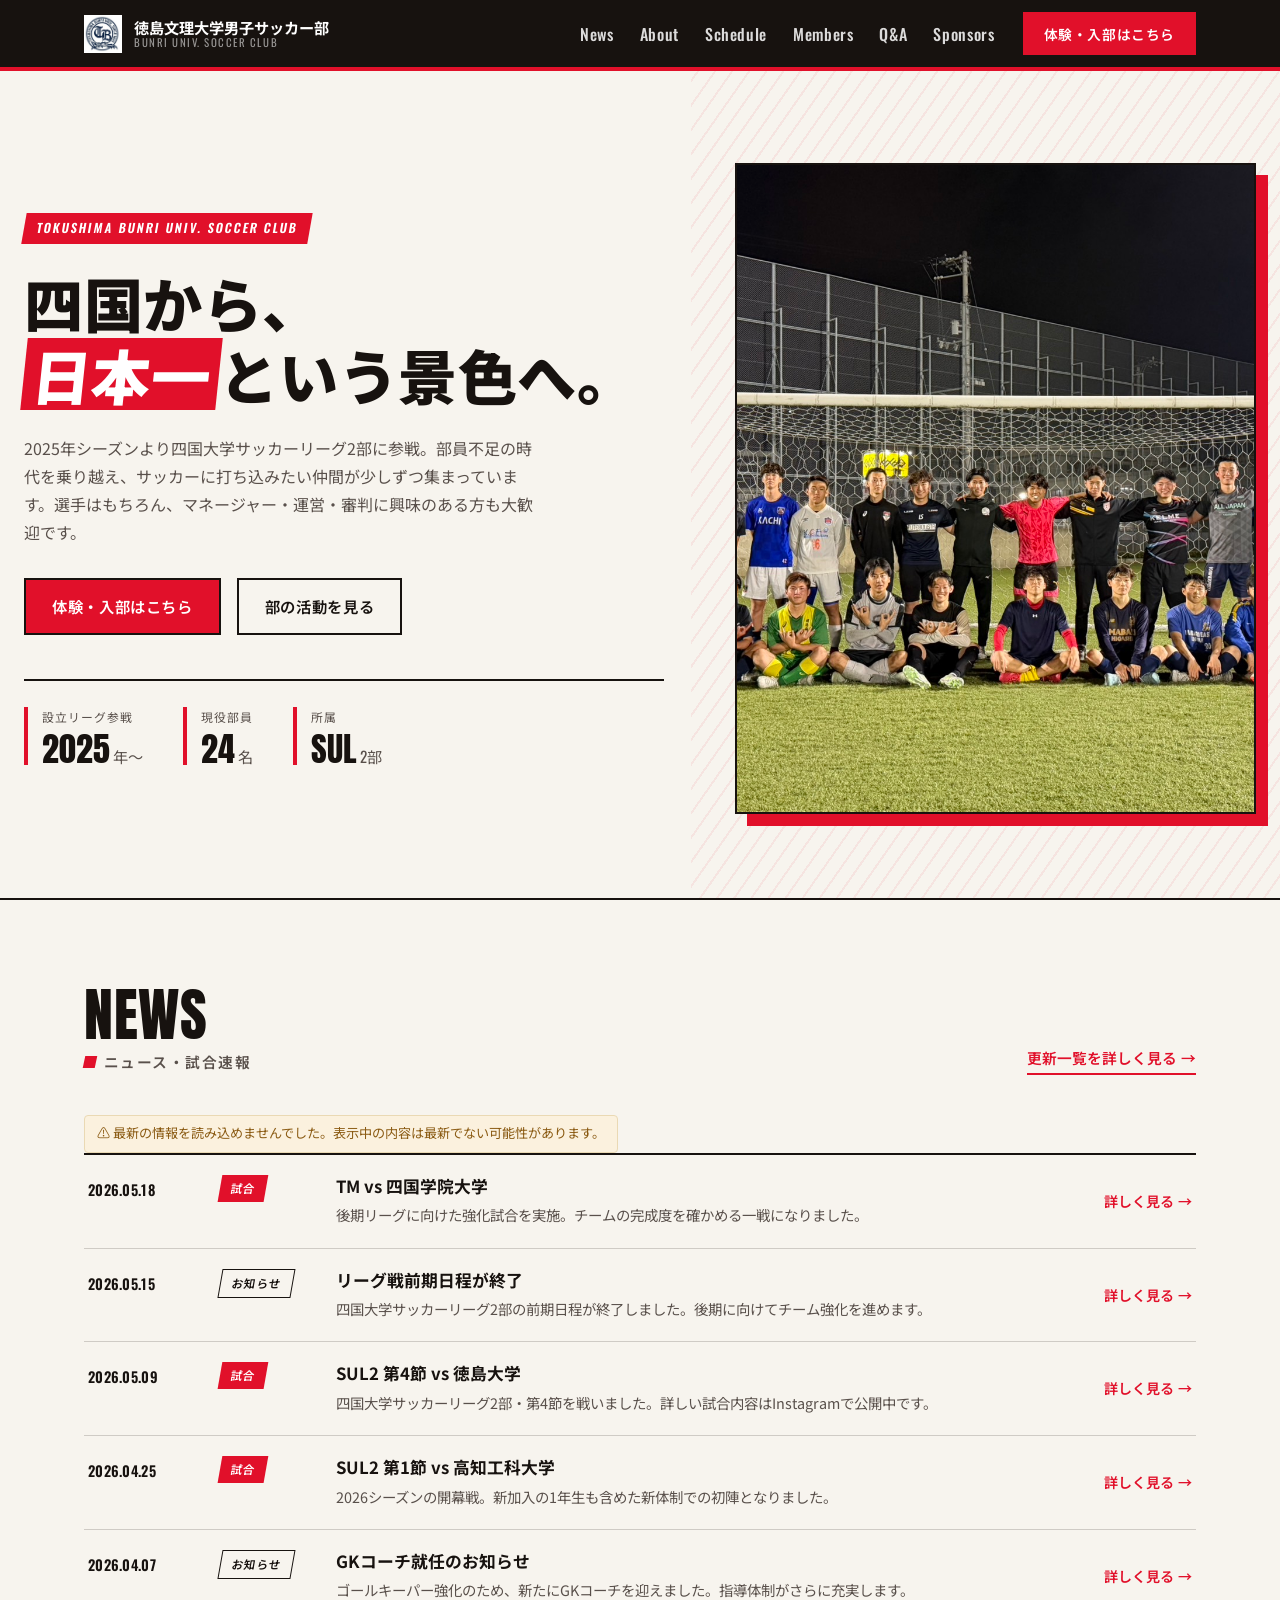
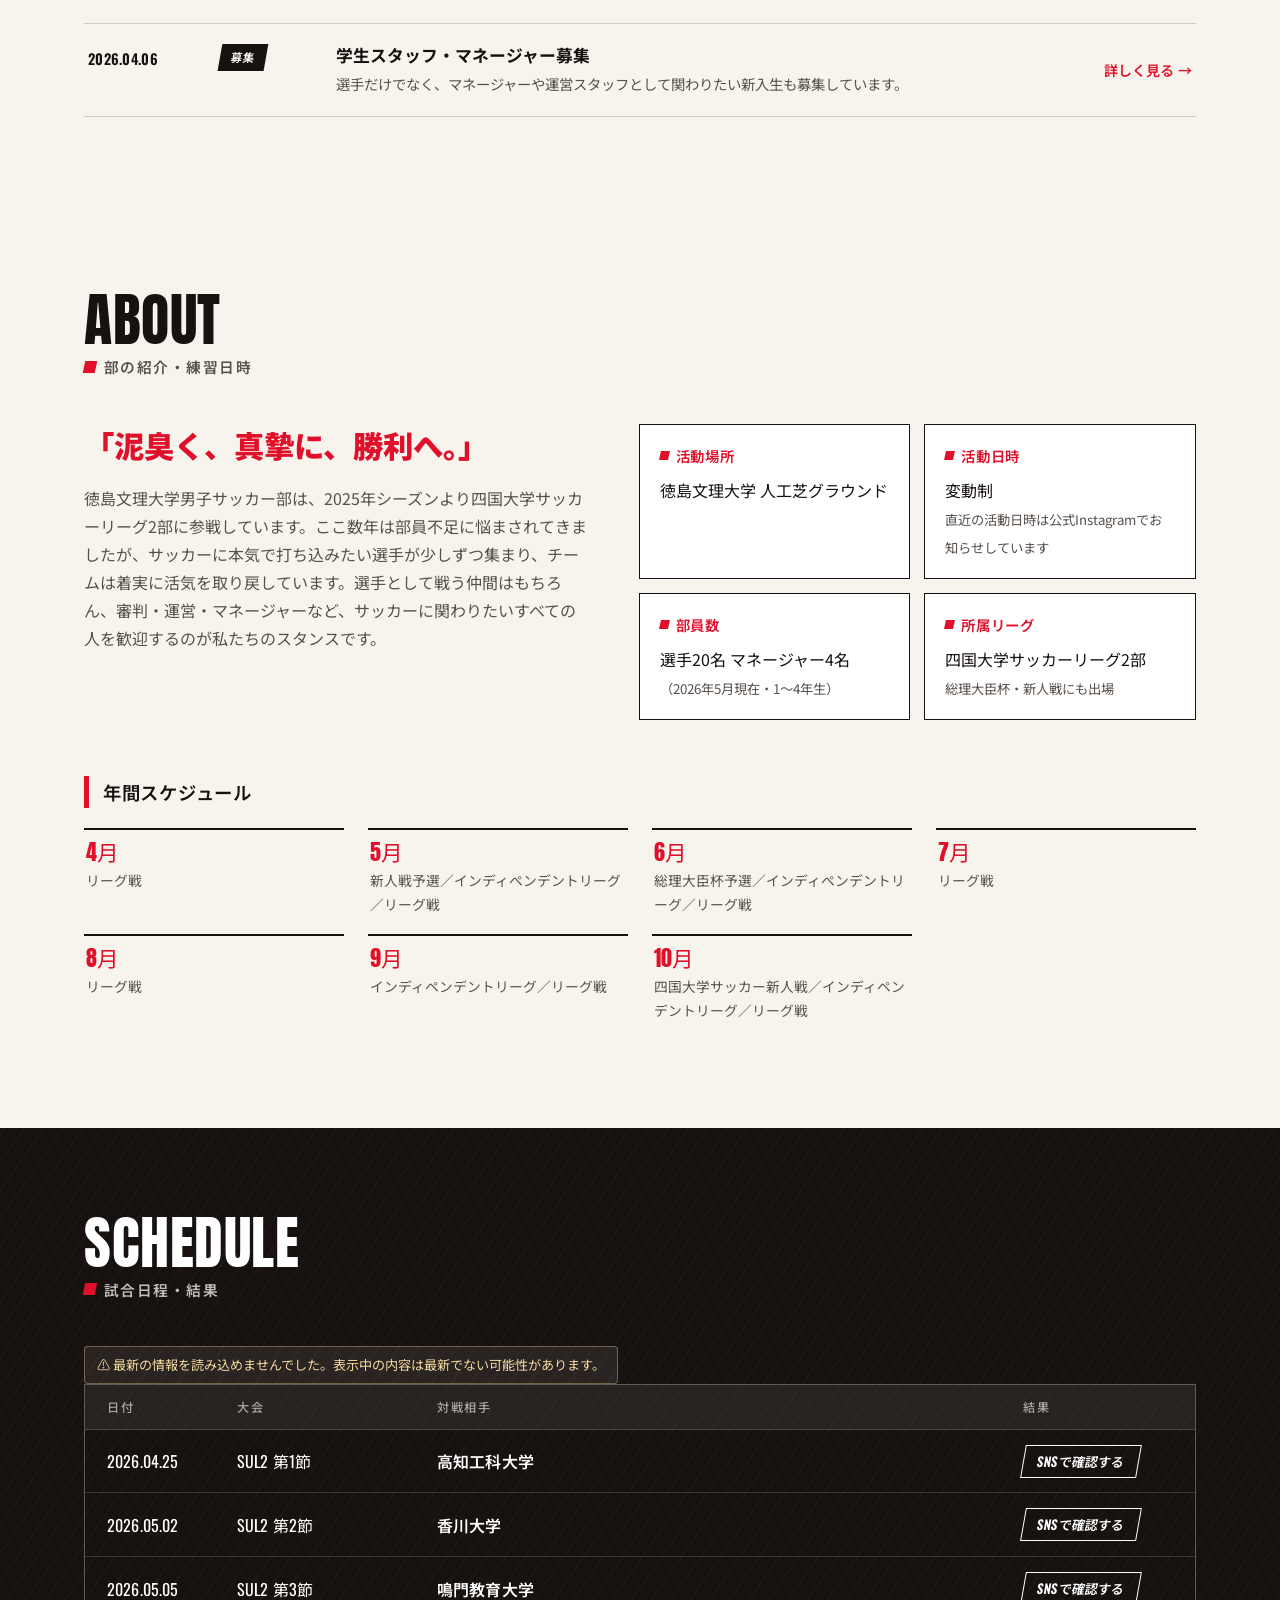
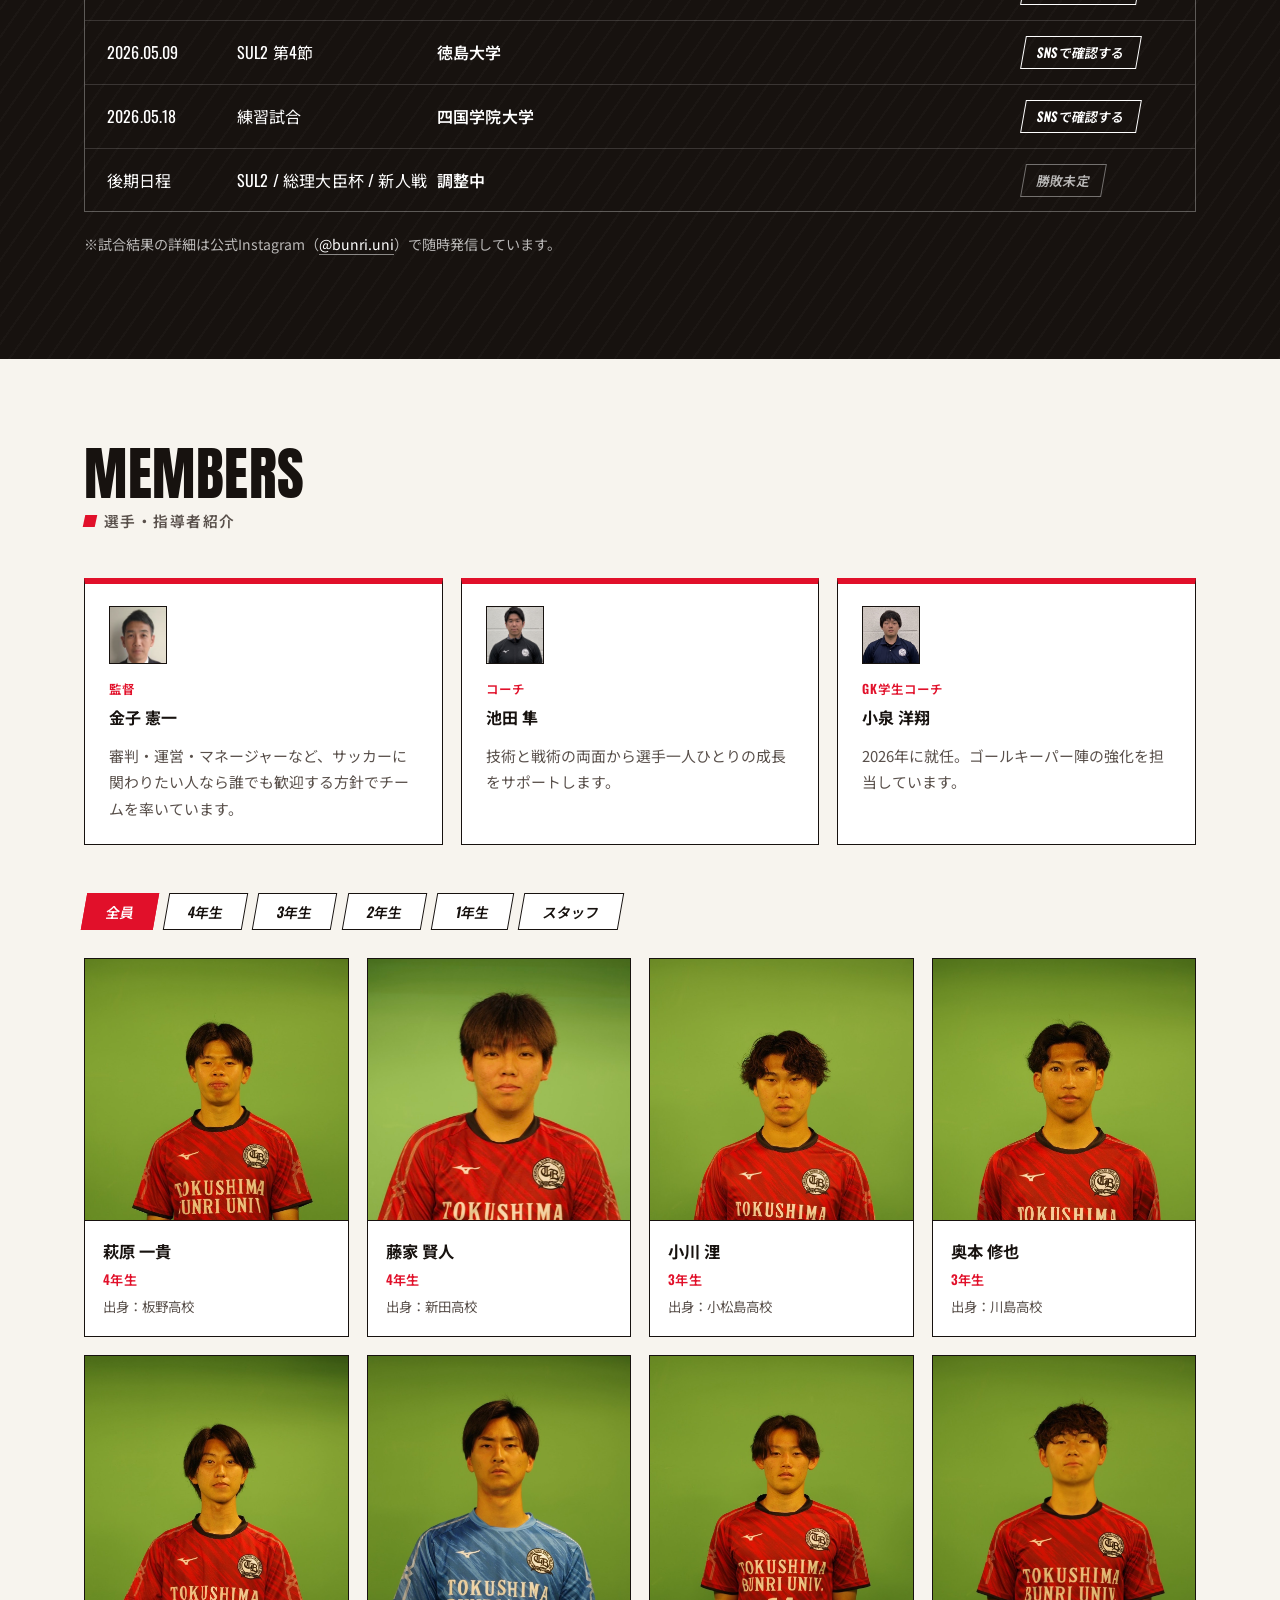
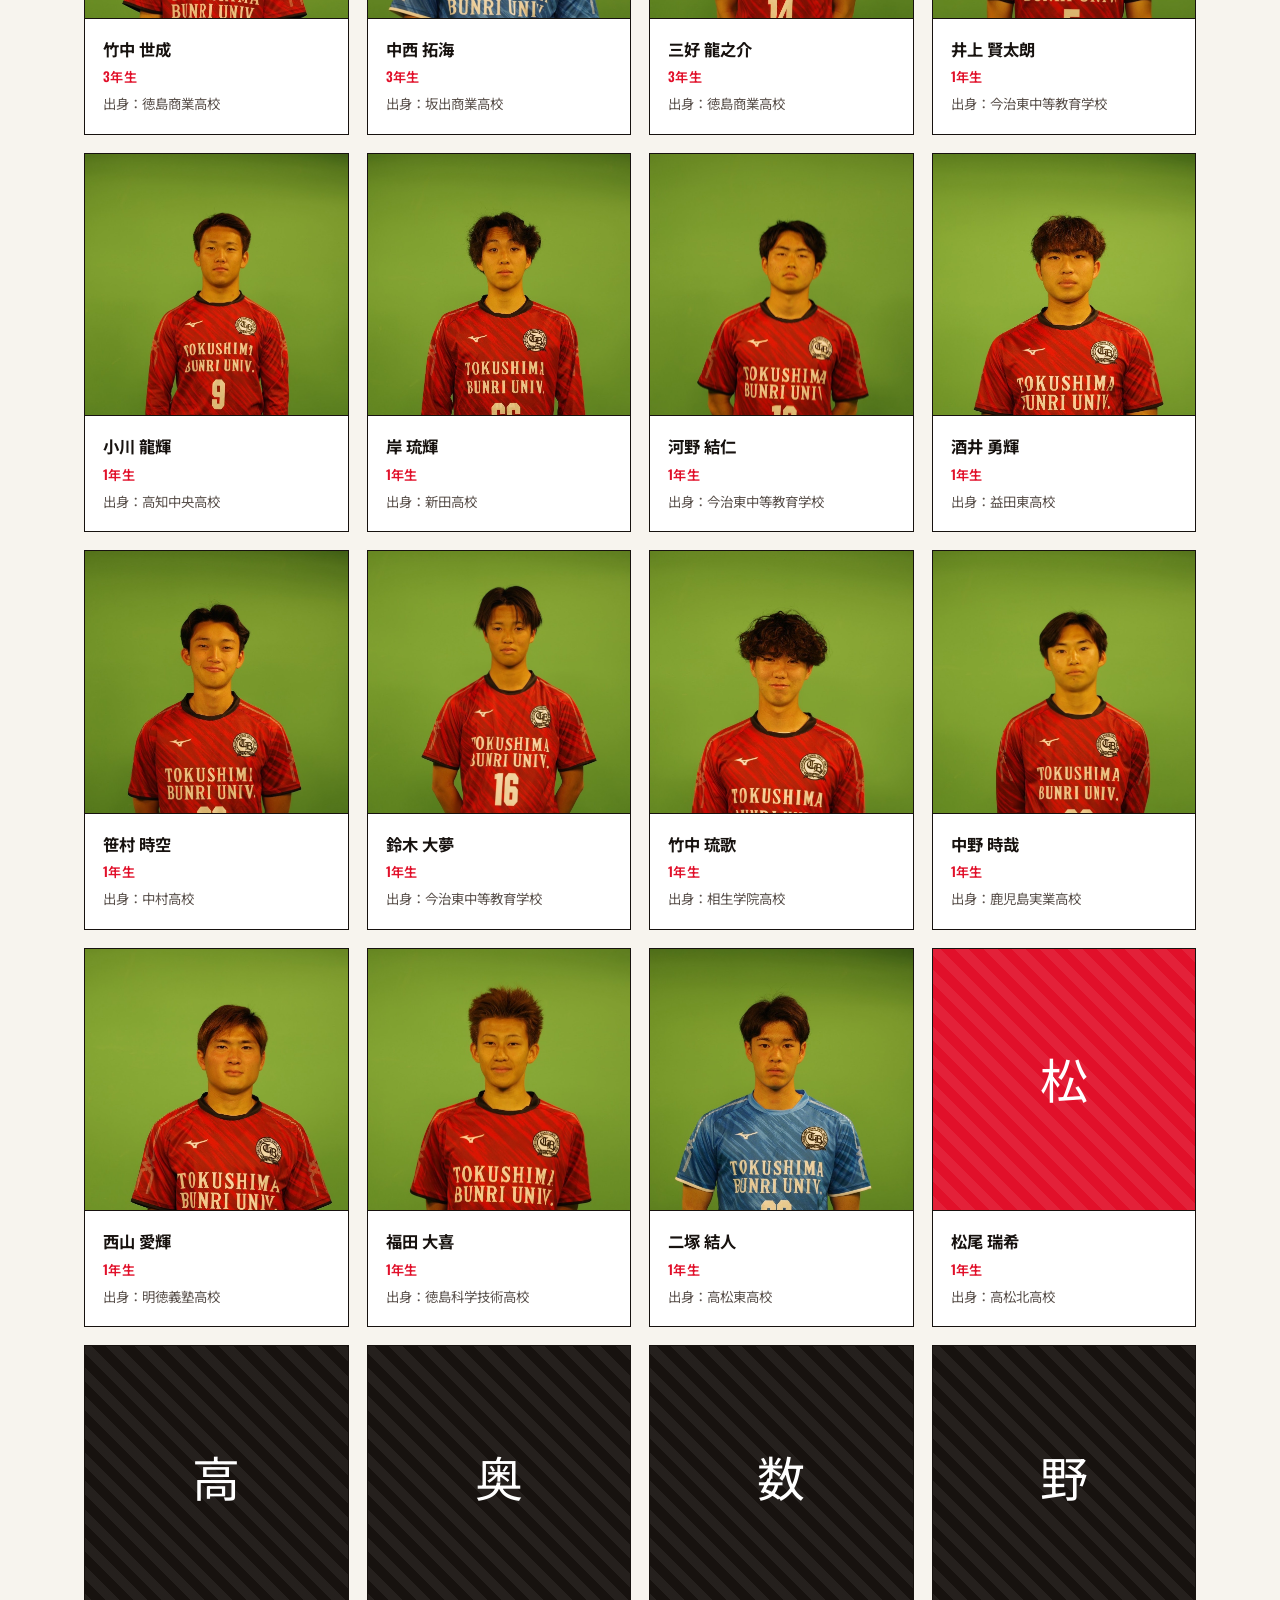
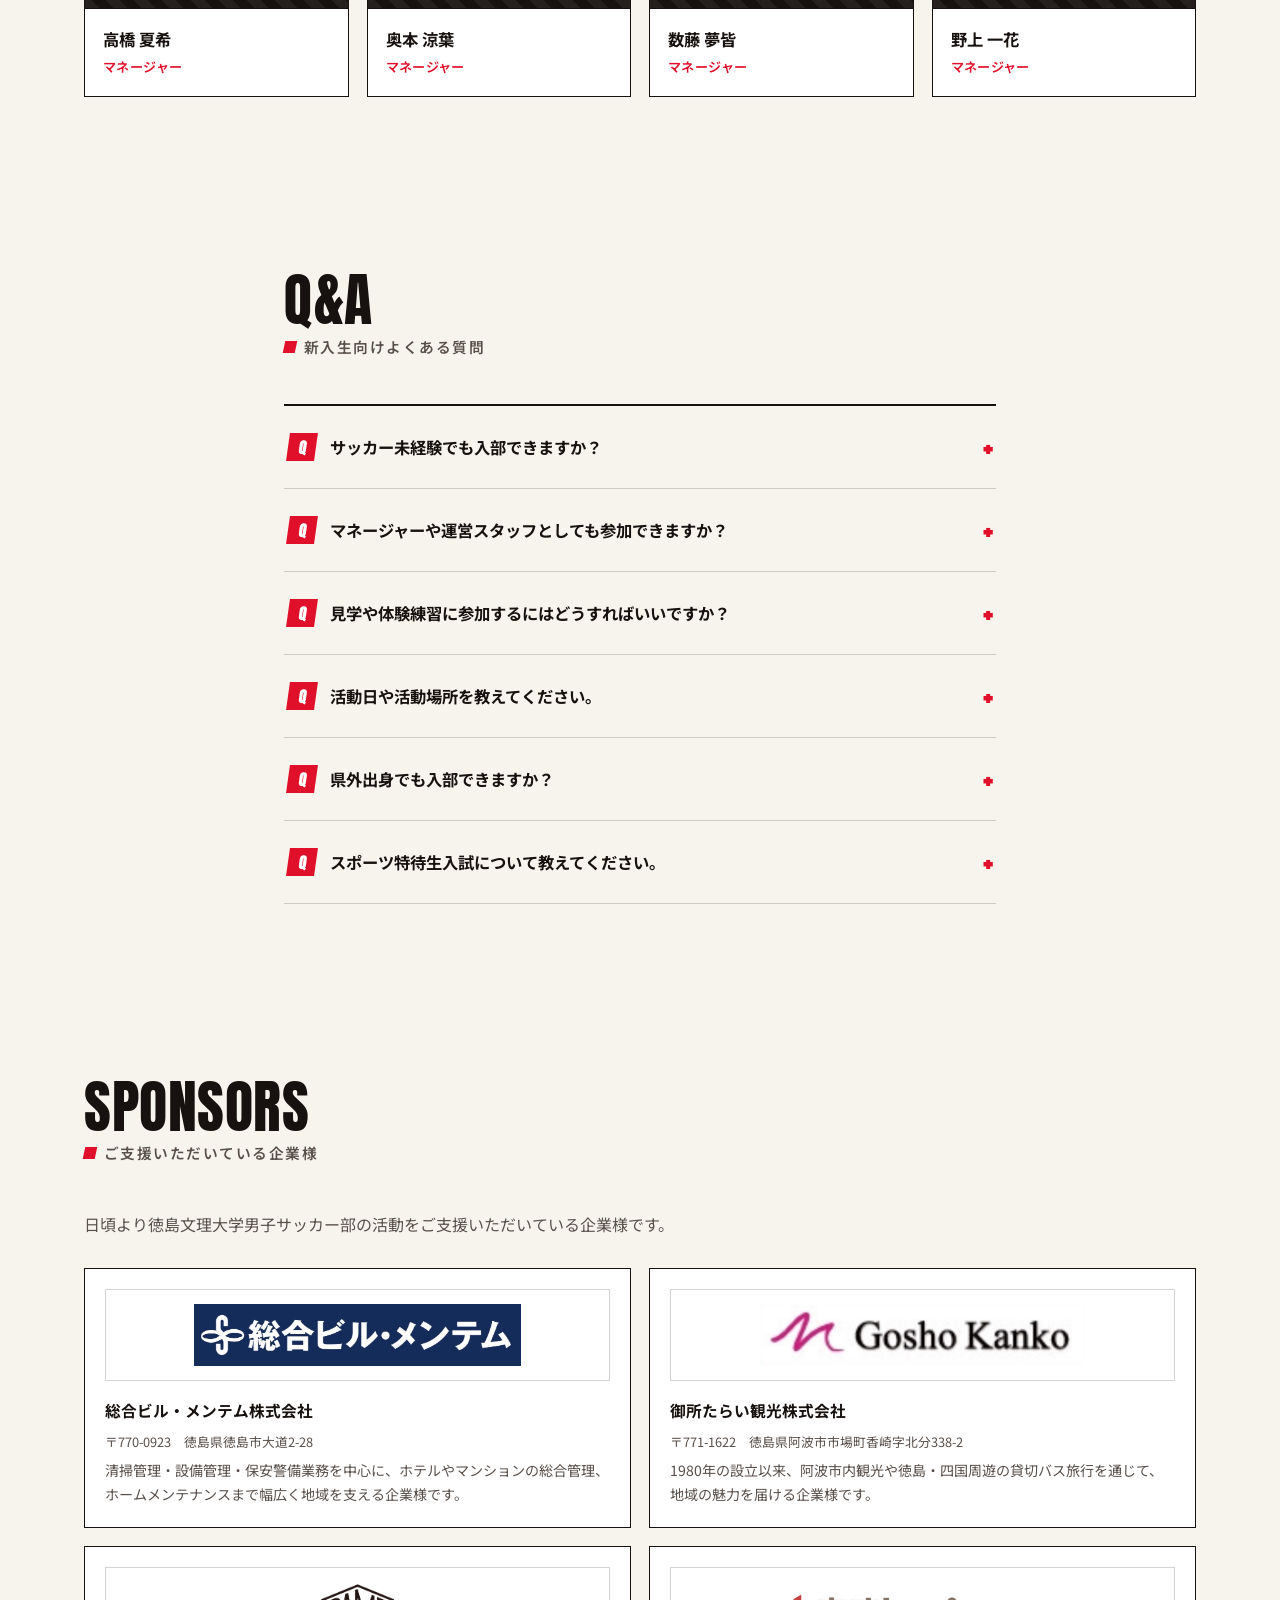
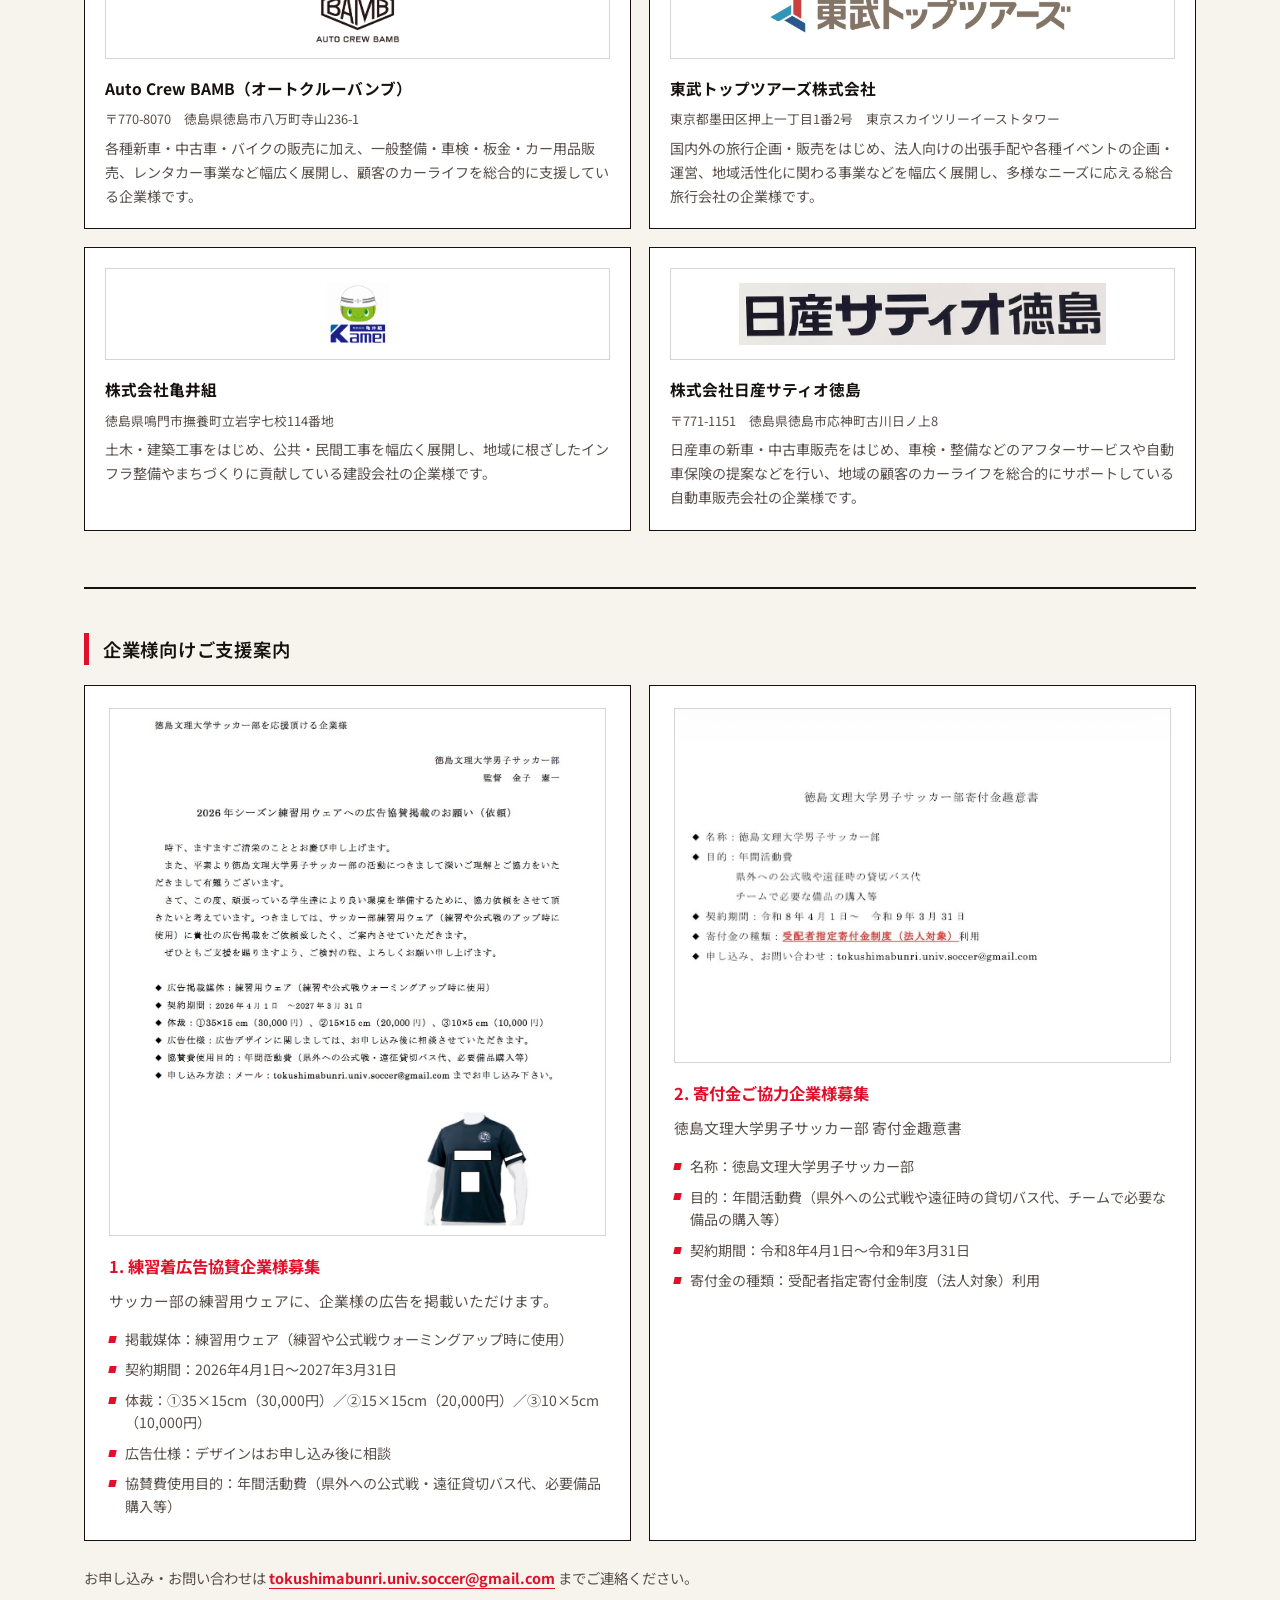
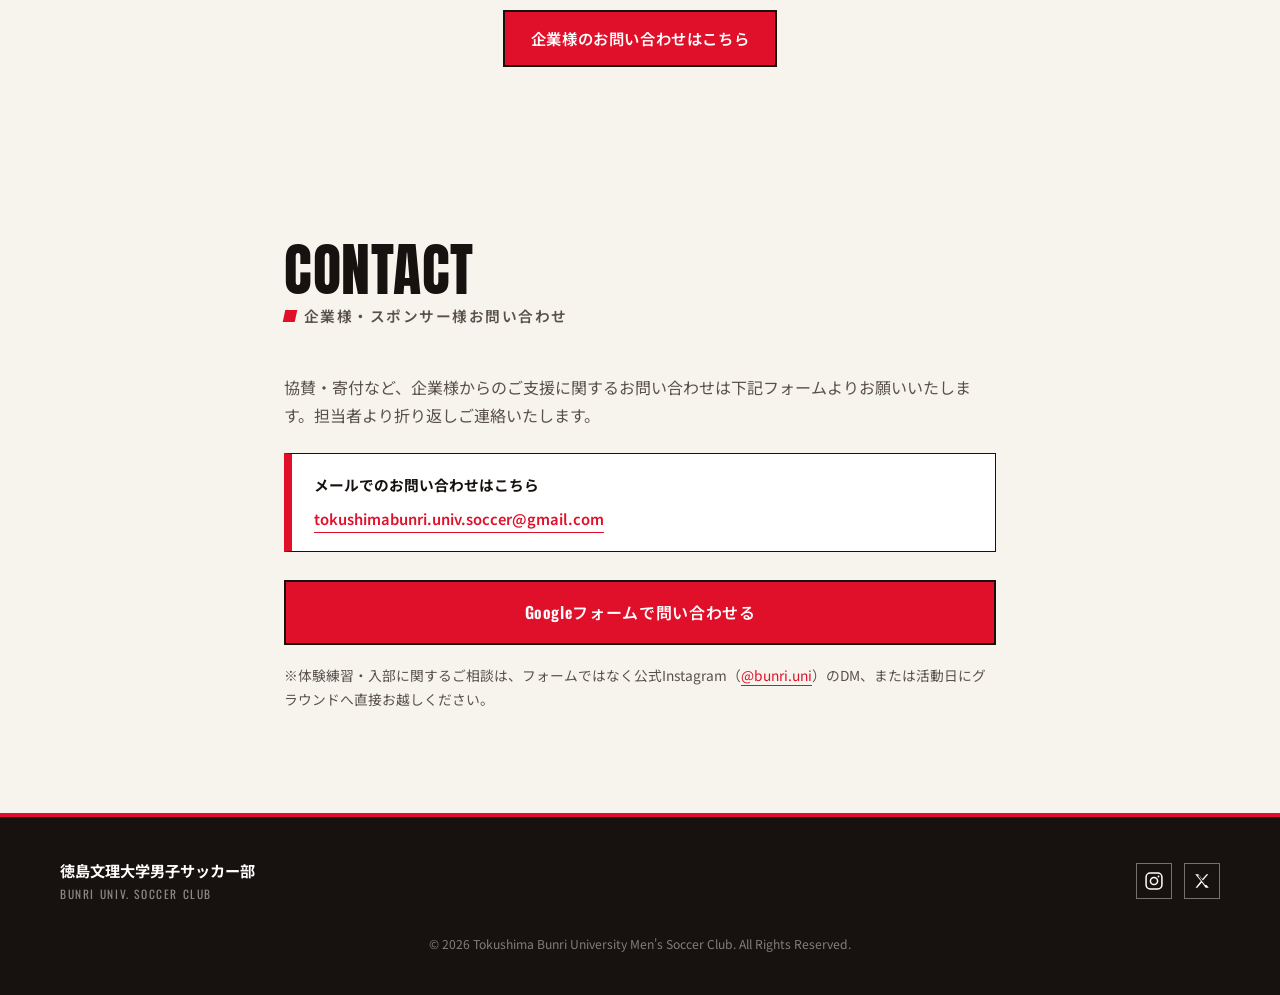
==== commit 225b5e8a: "Add files via upload" ====
--- a/index.html
+++ b/index.html
@@ -83,6 +83,7 @@
         <h2 class="section-title"><span class="section-title-en">News</span><span class="section-title-jp">ニュース・試合速報</span></h2>
         <a href="news.html" class="section-link">更新一覧を詳しく見る →</a>
       </div>
+      <p class="sync-warning" id="newsSyncWarning" hidden>⚠ 最新の情報を読み込めませんでした。表示中の内容は最新でない可能性があります。</p>
 
       <div class="news-grid" id="newsGrid">
         <!-- data.js の newsData がここに自動で表示されます -->
@@ -121,6 +122,7 @@
   <section class="section results-section" id="schedule">
     <div class="section-inner">
       <h2 class="section-title section-title--light"><span class="section-title-en">Schedule</span><span class="section-title-jp">試合日程・結果</span></h2>
+      <p class="sync-warning sync-warning--light" id="scheduleSyncWarning" hidden>⚠ 最新の情報を読み込めませんでした。表示中の内容は最新でない可能性があります。</p>
 
       <div class="scoreboard" role="table" aria-label="2026シーズン 四国大学サッカーリーグ2部の試合日程">
         <div class="scoreboard-row scoreboard-head" role="row">
--- a/styles.css
+++ b/styles.css
@@ -1075,3 +1075,25 @@
 @media (max-width: 720px){
   .news-detail{ grid-column: 1 / -1; }
 }
+
+/* =========================================================
+   同期エラーの注意書き（Googleシートの読み込みに失敗した時だけ表示）
+========================================================= */
+.sync-warning{
+  display: flex;
+  align-items: center;
+  gap: 6px;
+  margin: 10px 0 0;
+  padding: .5em .9em;
+  font-size: .82rem;
+  color: #8A5A12;
+  background: #FBF1DE;
+  border: 1px solid #EAD9B4;
+  border-radius: 4px;
+  width: fit-content;
+}
+.sync-warning--light{
+  color: #F4D9A0;
+  background: rgba(255,255,255,.08);
+  border-color: rgba(244,217,160,.35);
+}
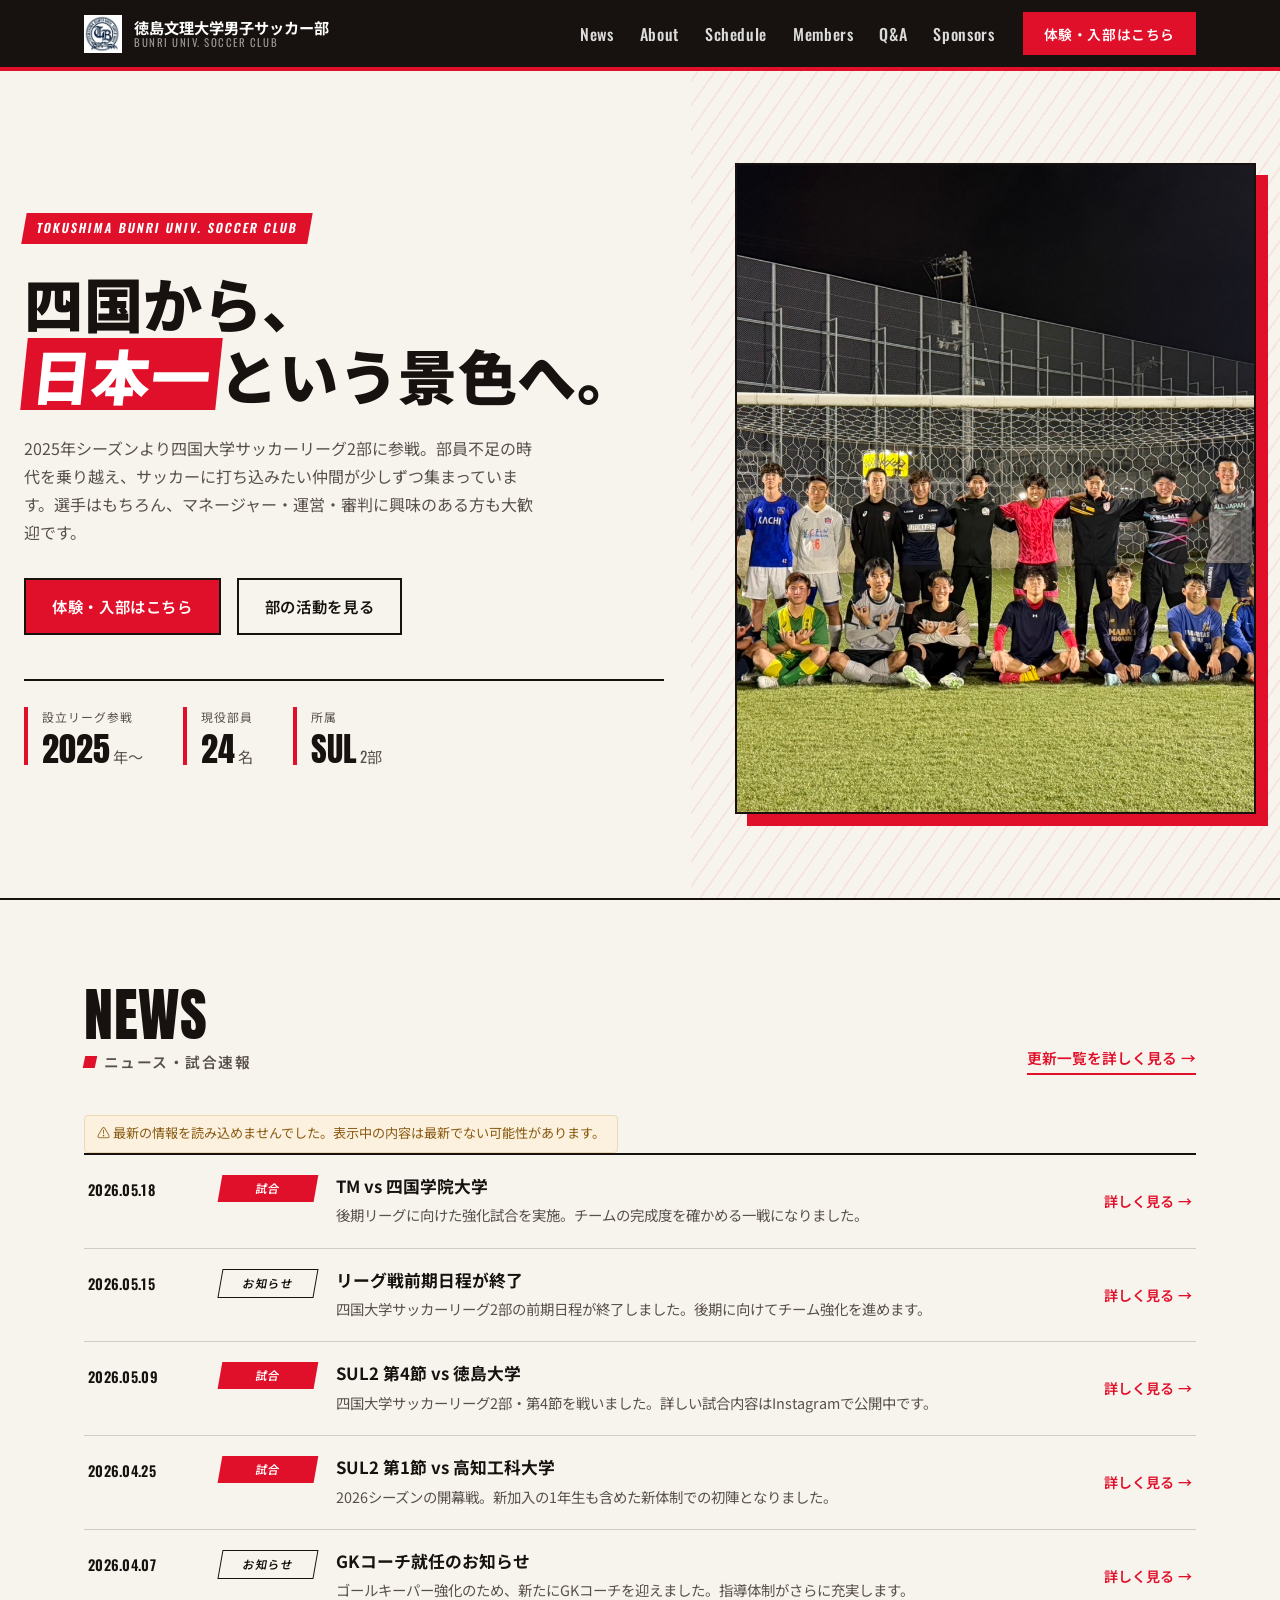
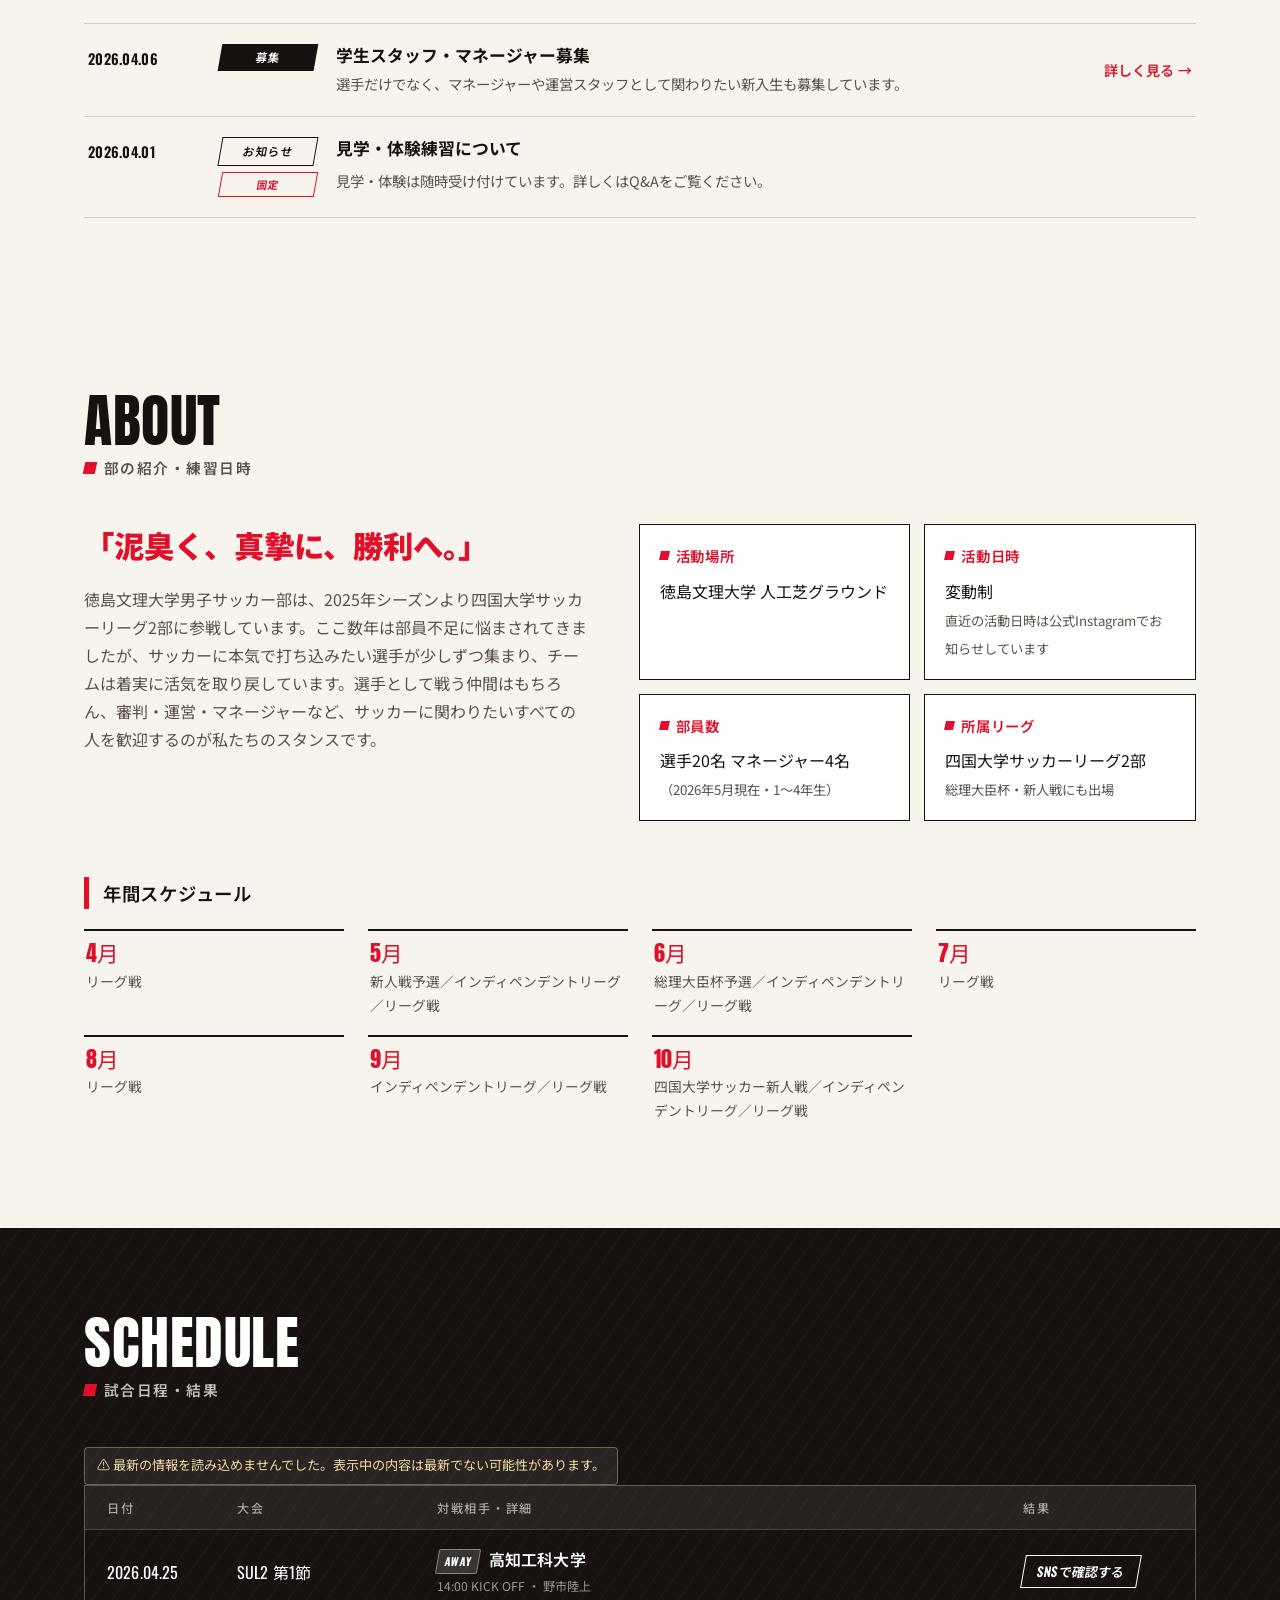
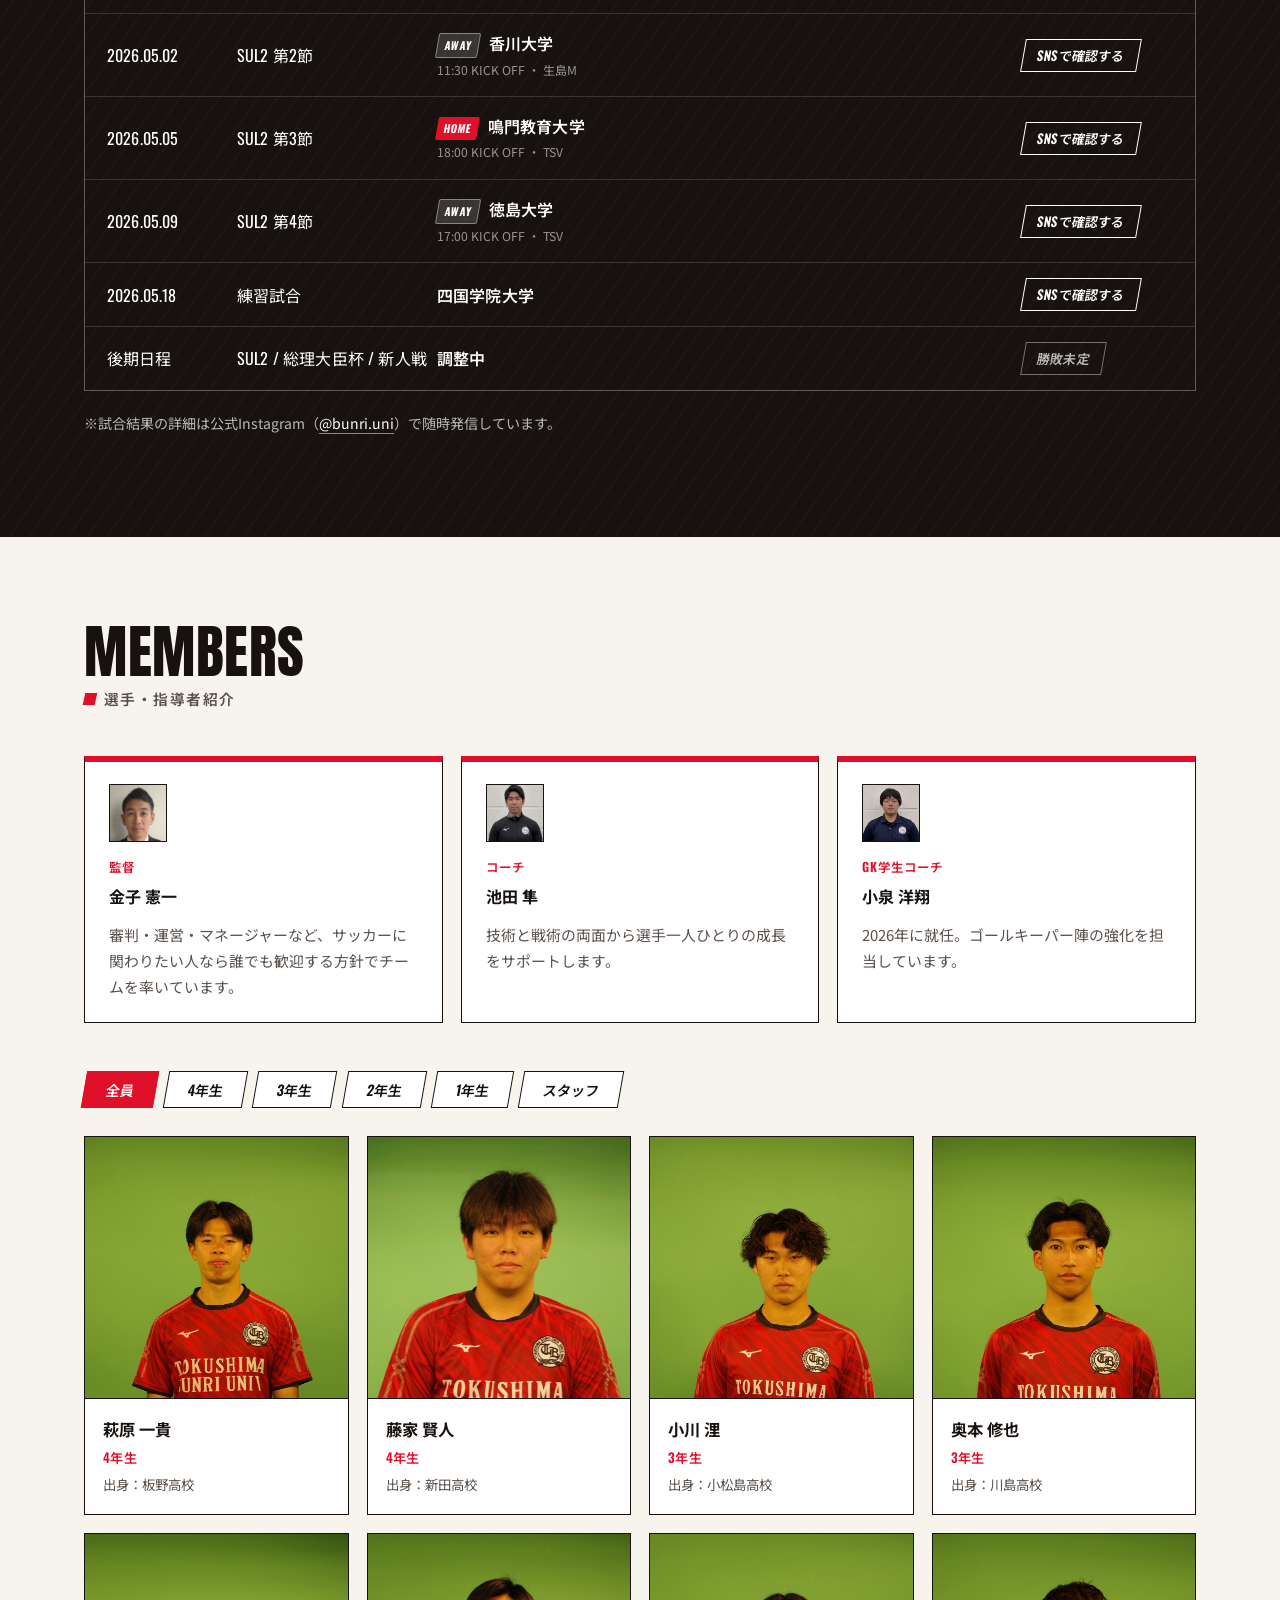
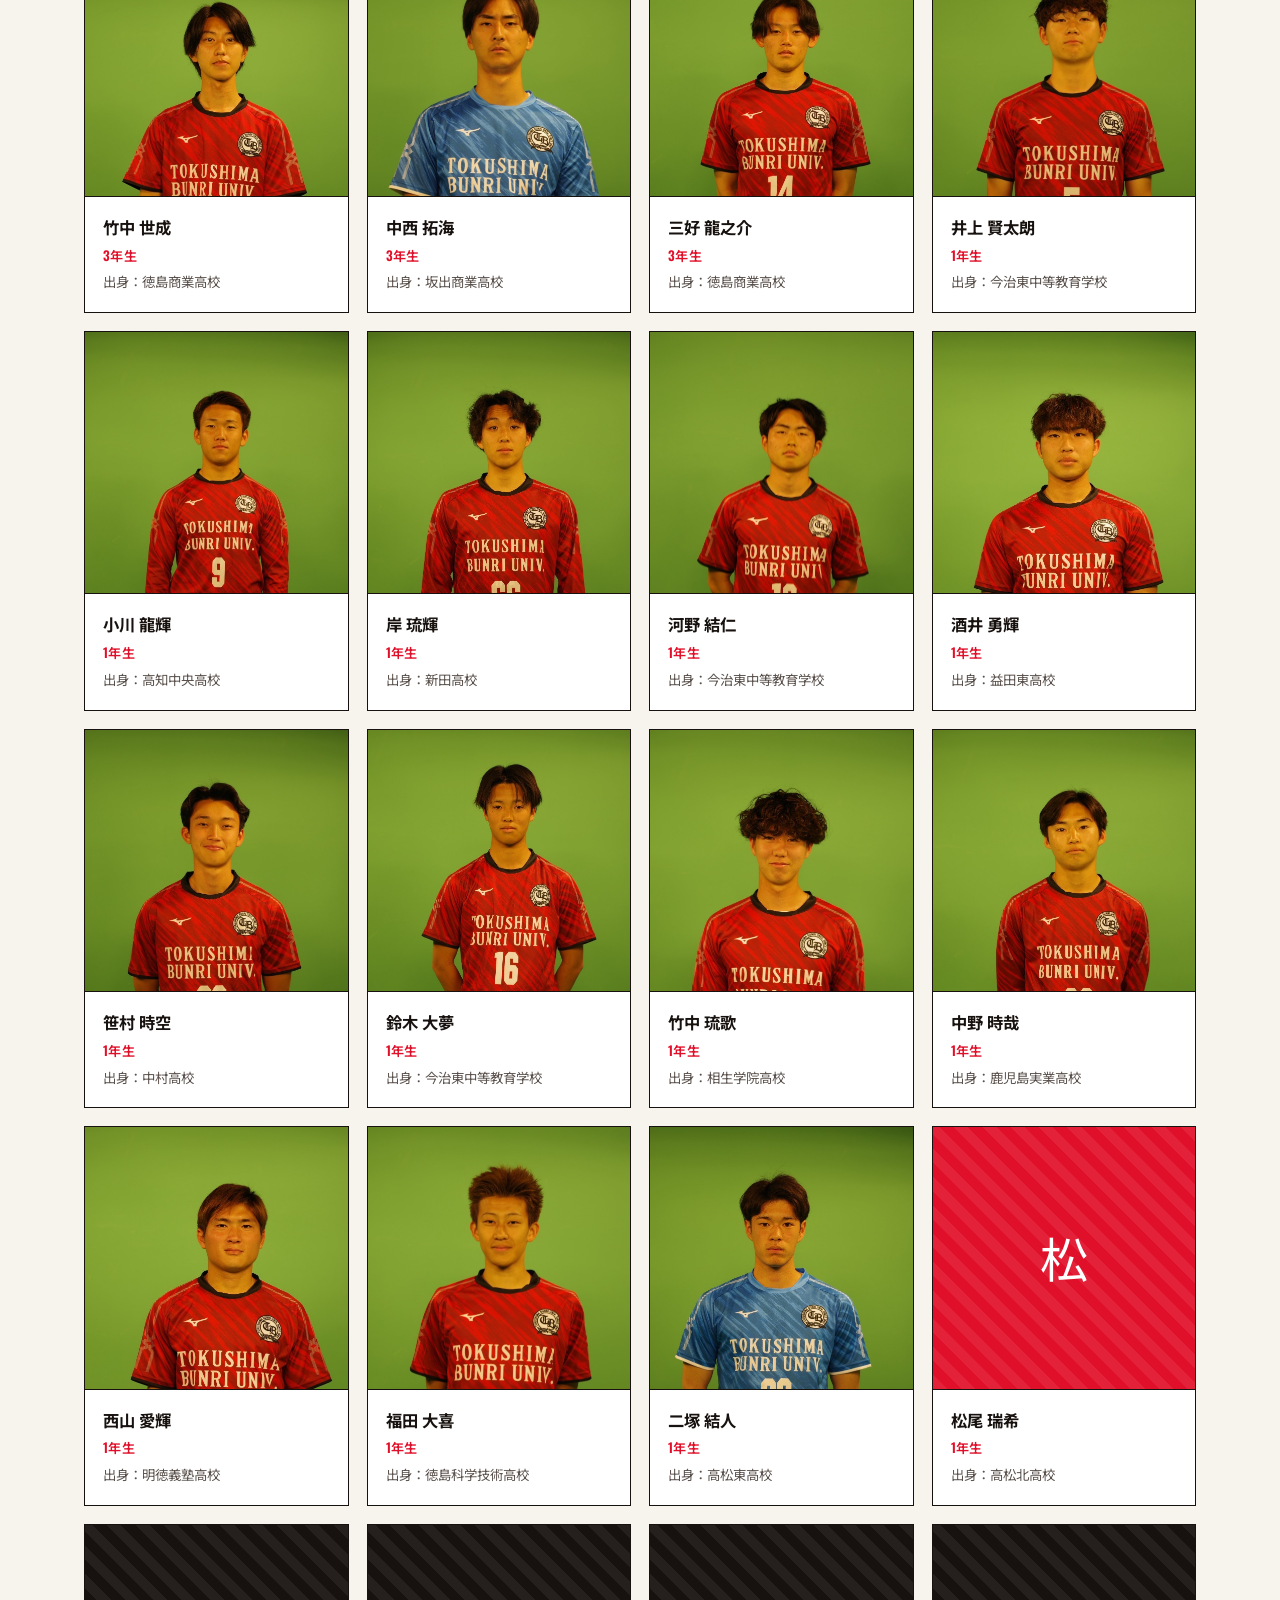
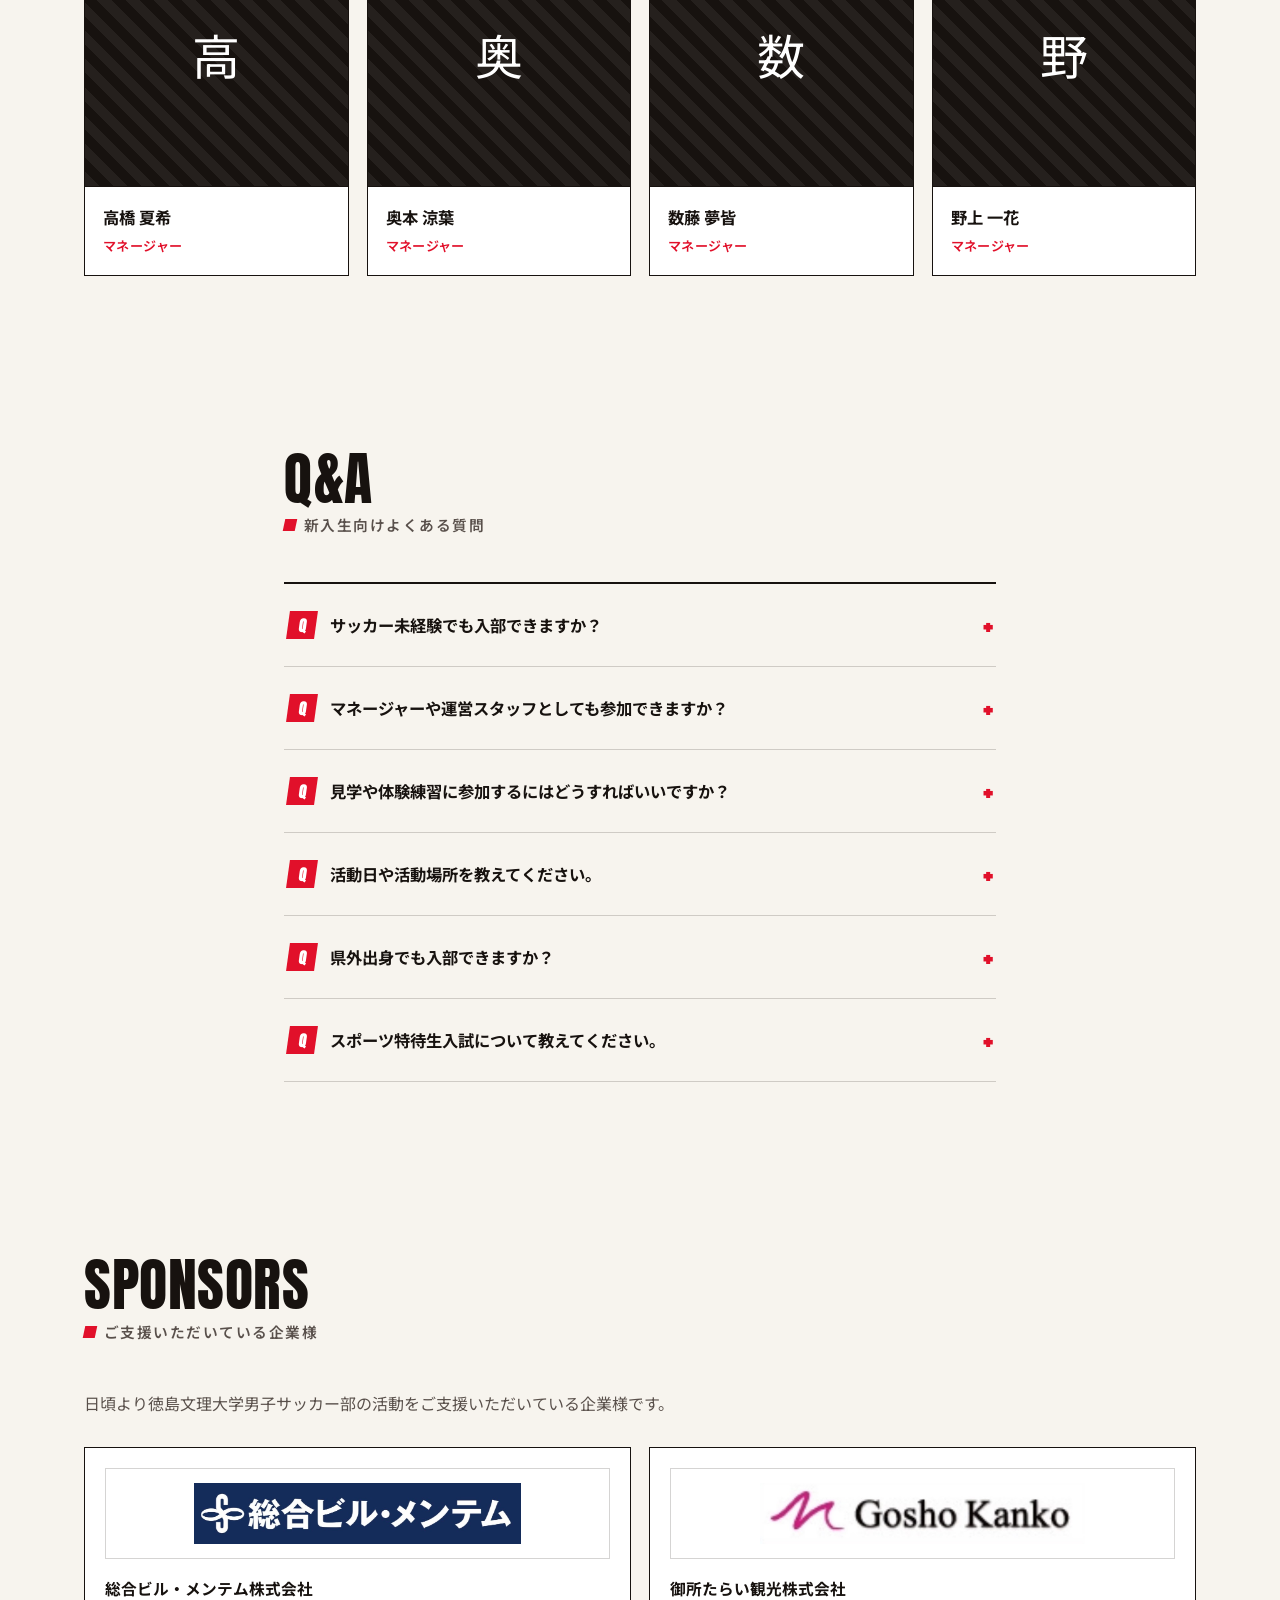
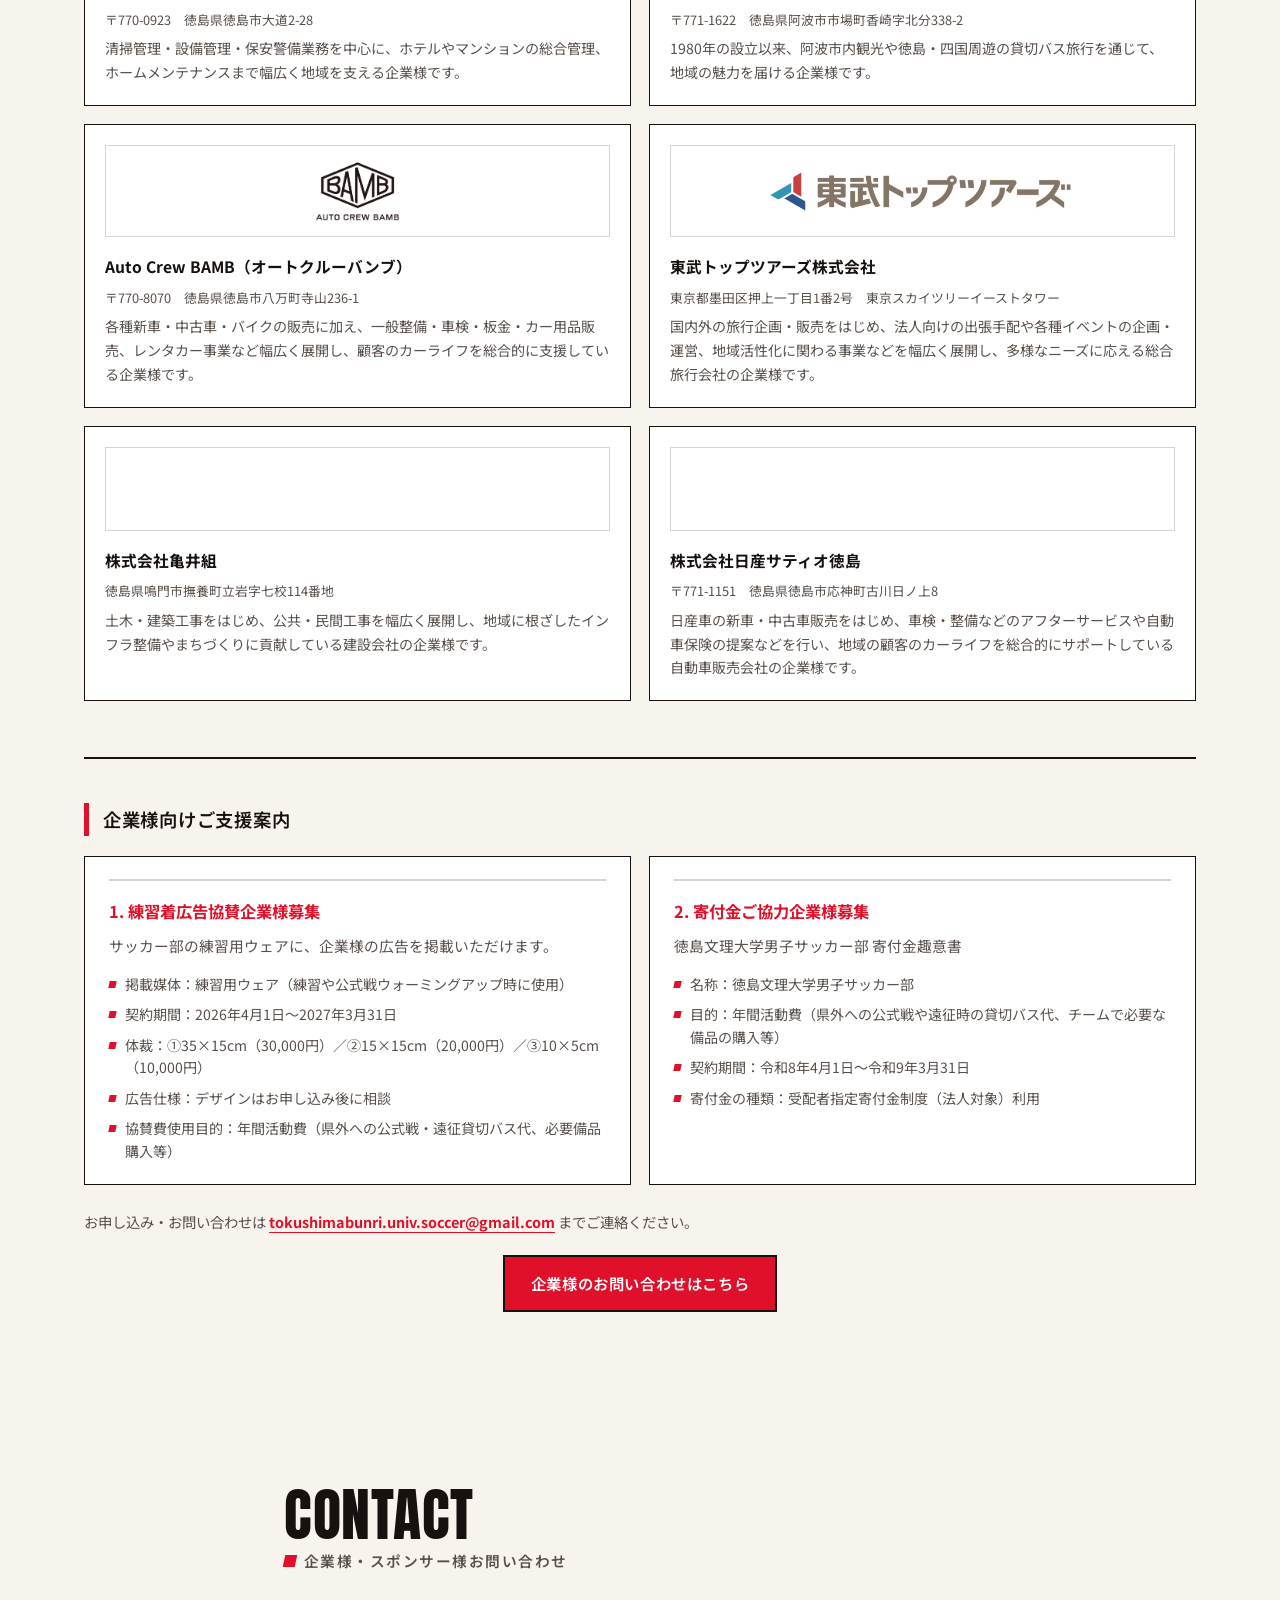
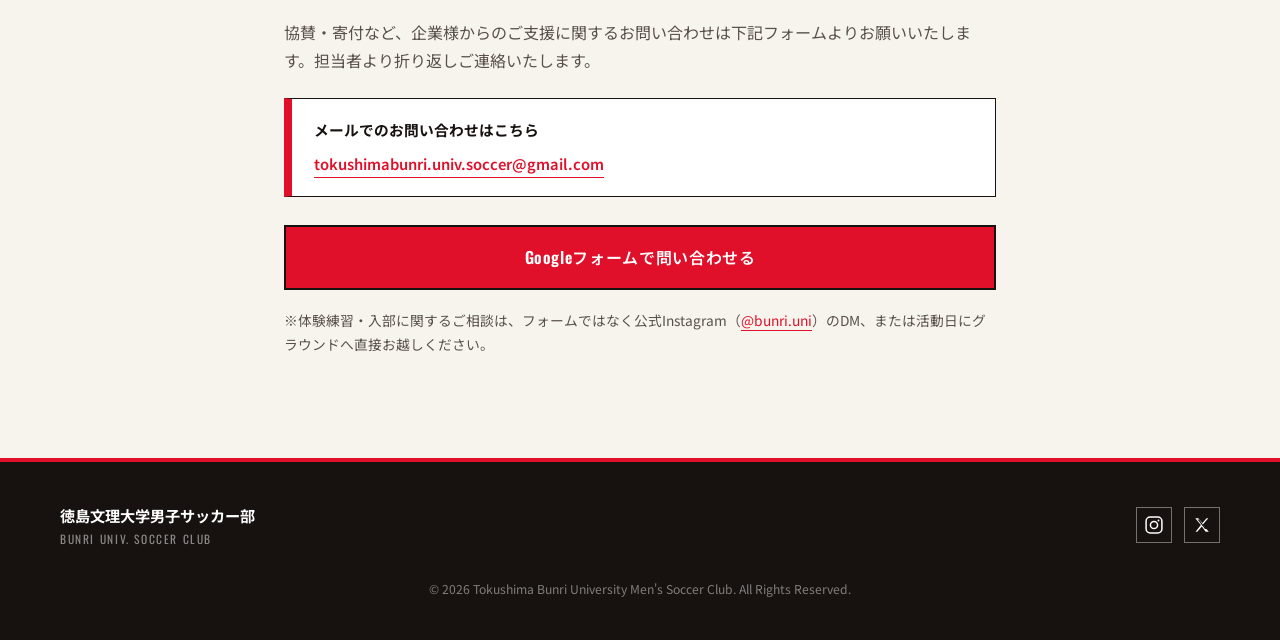
==== commit 658537d1: "Add files via upload" ====
--- a/index.html
+++ b/index.html
@@ -128,7 +128,7 @@
         <div class="scoreboard-row scoreboard-head" role="row">
           <span role="columnheader">日付</span>
           <span role="columnheader">大会</span>
-          <span role="columnheader">対戦相手</span>
+          <span role="columnheader">対戦相手・詳細</span>
           <span role="columnheader">結果</span>
         </div>
         <div id="scheduleBody">
--- a/styles.css
+++ b/styles.css
@@ -453,9 +453,16 @@
   letter-spacing: .02em;
   padding-top: 2px;
 }
+.news-tag-group{
+  grid-area: tag;
+  display: flex;
+  flex-direction: column;
+  align-items: stretch; /* お知らせタグと固定/重要タグの横幅を揃える */
+  gap: 6px;
+}
 .news-tag{
-  grid-area: tag;
   justify-self: start;
+  text-align: center;
   font-family: var(--font-label);
   font-size: .72rem;
   font-weight: 600;
@@ -466,6 +473,18 @@
 .news-tag--match{ background: var(--red); color: var(--white); }
 .news-tag--info{ border: 1.5px solid var(--ink); color: var(--ink); }
 .news-tag--recruit{ background: var(--ink); color: var(--white); }
+.news-tag-pinned{
+  text-align: center;
+  font-family: var(--font-label);
+  font-size: .66rem;
+  font-weight: 700;
+  letter-spacing: .05em;
+  padding: .22em .8em;
+  background: var(--paper);
+  color: var(--red);
+  border: 1.5px solid var(--red);
+  transform: skewX(-10deg);
+}
 .news-title{
   grid-area: title;
   font-family: var(--font-body);
@@ -502,7 +521,7 @@
       "more  more";
     row-gap: 6px;
   }
-  .news-tag{ justify-self: end; }
+  .news-tag-group{ justify-self: end; align-items: stretch; }
 }
 
 /* =========================================================
@@ -608,6 +627,41 @@
 }
 .scoreboard-row:last-child{ border-bottom: none; }
 .scoreboard-row [data-label="対戦相手"]{ font-weight: 600; color: var(--white); }
+.opponent-cell{
+  display: flex;
+  flex-wrap: wrap;
+  align-items: baseline;
+  column-gap: 10px;
+  row-gap: 2px;
+}
+.opponent-name{ font-weight: 600; color: var(--white); }
+.opponent-detail-link{
+  margin-left: 4px;
+  font-weight: 500;
+  font-size: .82rem;
+  color: var(--red);
+  white-space: nowrap;
+}
+.opponent-detail-link:hover{ text-decoration: underline; }
+.opponent-sub{
+  flex-basis: 100%;
+  font-family: var(--font-body);
+  font-weight: 400;
+  font-size: .76rem;
+  letter-spacing: 0;
+  color: rgba(255,255,255,.55);
+}
+.ha-badge{
+  font-family: var(--font-label);
+  font-size: .68rem;
+  font-weight: 700;
+  letter-spacing: .04em;
+  padding: .2em .6em;
+  border-radius: 2px;
+  transform: skewX(-10deg);
+}
+.ha-badge.ha-home{ background: var(--red); color: var(--white); }
+.ha-badge.ha-away{ background: rgba(255,255,255,.15); color: var(--white); border: 1px solid rgba(255,255,255,.4); }
 .scoreboard-head{
   background: rgba(255,255,255,.07);
   font-size: .76rem;
@@ -651,15 +705,20 @@
 @media (max-width: 760px){
   .scoreboard-head{ display: none; }
   .scoreboard-row{
-    grid-template-columns: 1fr 1fr;
+    grid-template-columns: 1fr auto;
     grid-template-areas:
-      "date result"
-      "opp opp"
-      "comp comp";
+      "date   result"
+      "opp    result"
+      "comp   result";
     row-gap: 6px;
+    column-gap: 14px;
   }
   .scoreboard-row [data-label="日付"]{ grid-area: date; }
-  .scoreboard-row [data-label="結果"]{ grid-area: result; justify-self: end; }
+  .scoreboard-row [data-label="結果"]{
+    grid-area: result;
+    justify-self: end;
+    align-self: center;
+  }
   .scoreboard-row [data-label="対戦相手"]{ grid-area: opp; font-size: 1.05rem; }
   .scoreboard-row [data-label="大会"]{ grid-area: comp; opacity: .7; }
 }
@@ -1092,6 +1151,9 @@
   border-radius: 4px;
   width: fit-content;
 }
+/* display:flex が [hidden] より後に評価されると、JSで hidden=true にしても
+   表示され続けてしまう。hidden属性が付いている時は必ず非表示にする */
+.sync-warning[hidden]{ display: none; }
 .sync-warning--light{
   color: #F4D9A0;
   background: rgba(255,255,255,.08);
